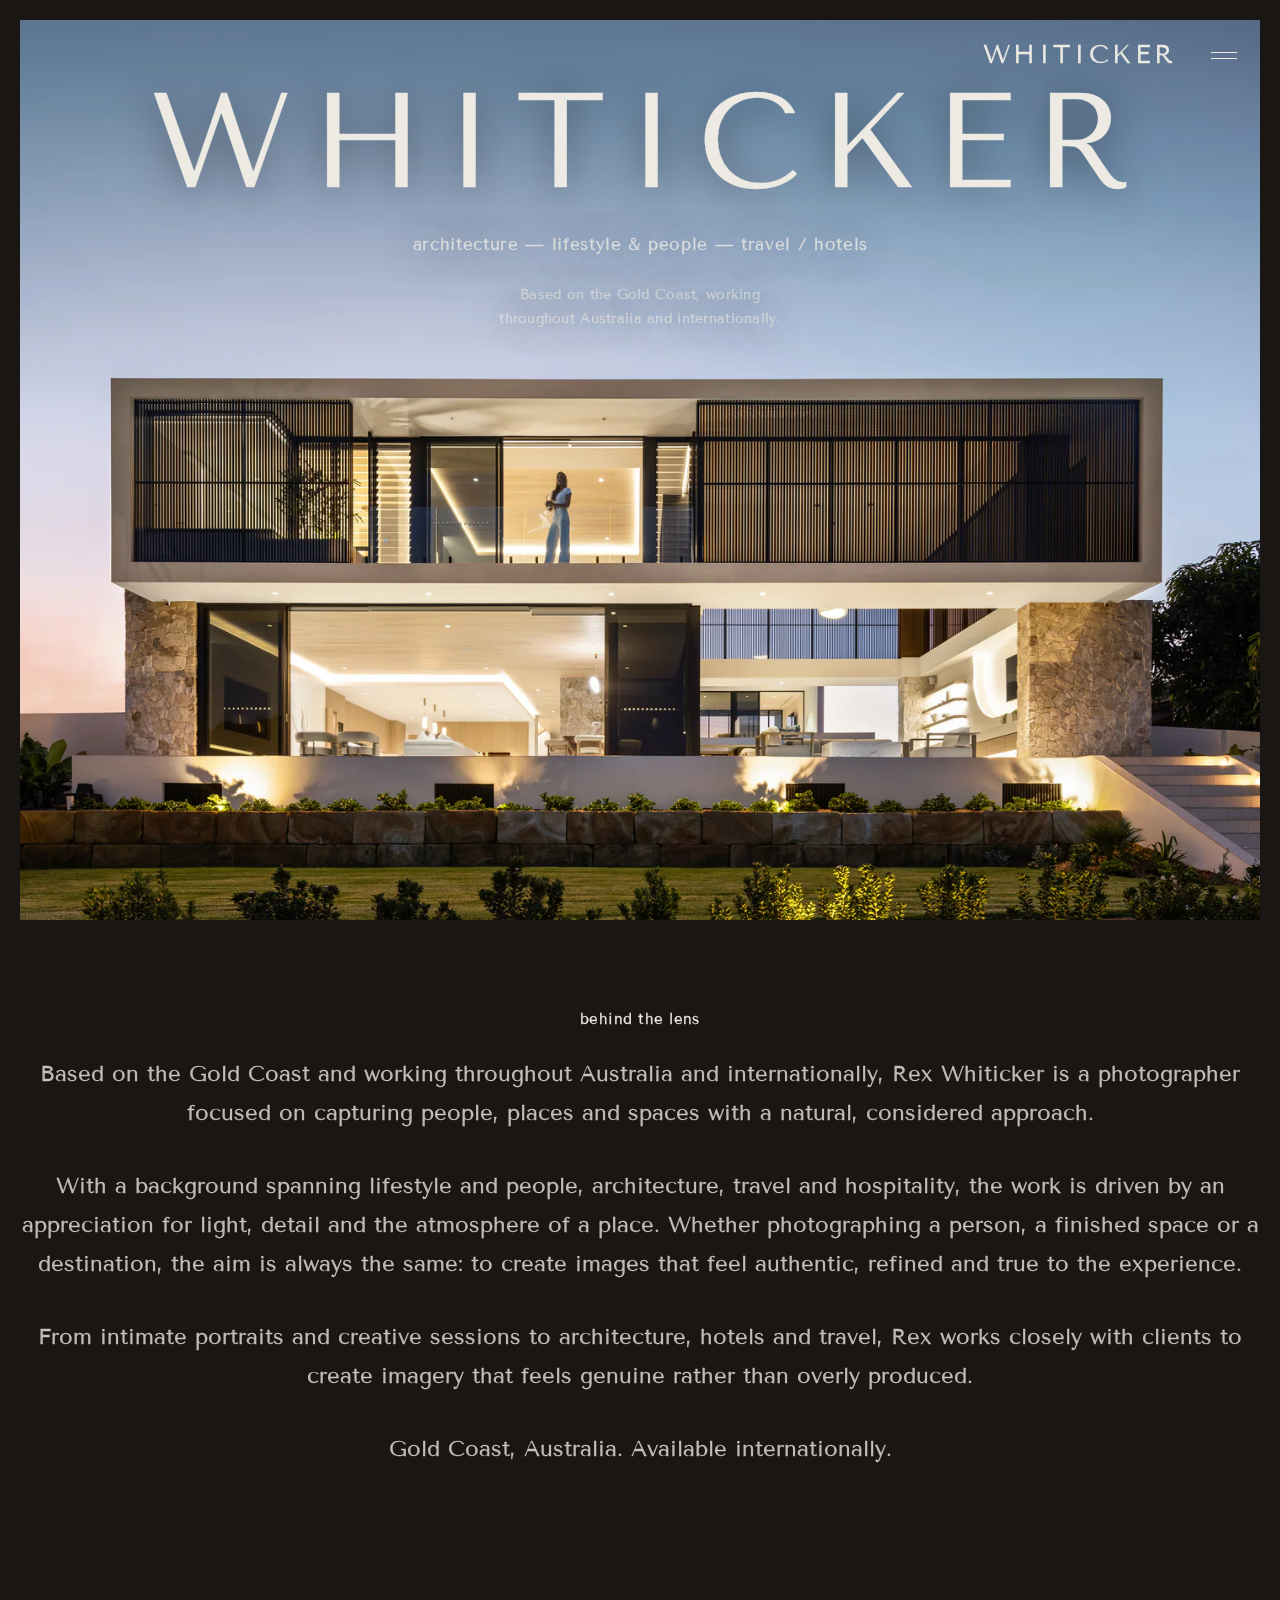
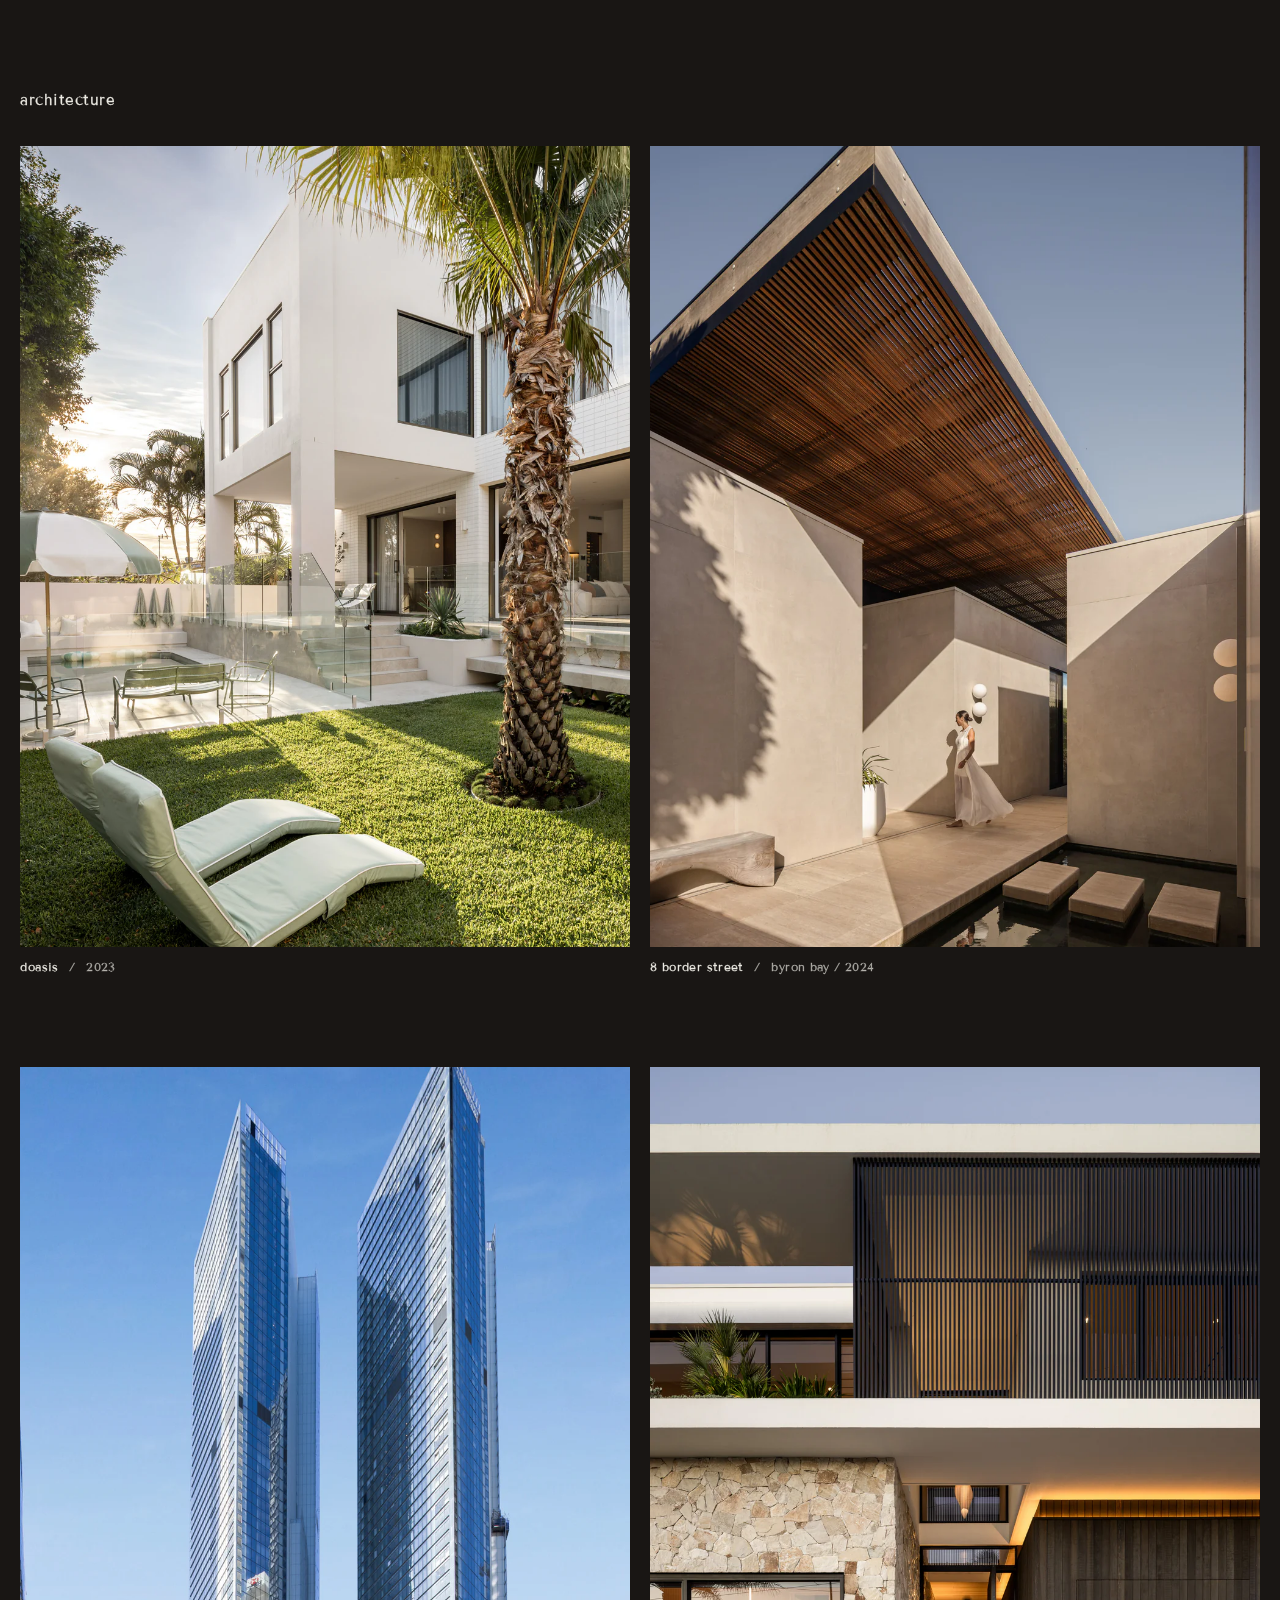
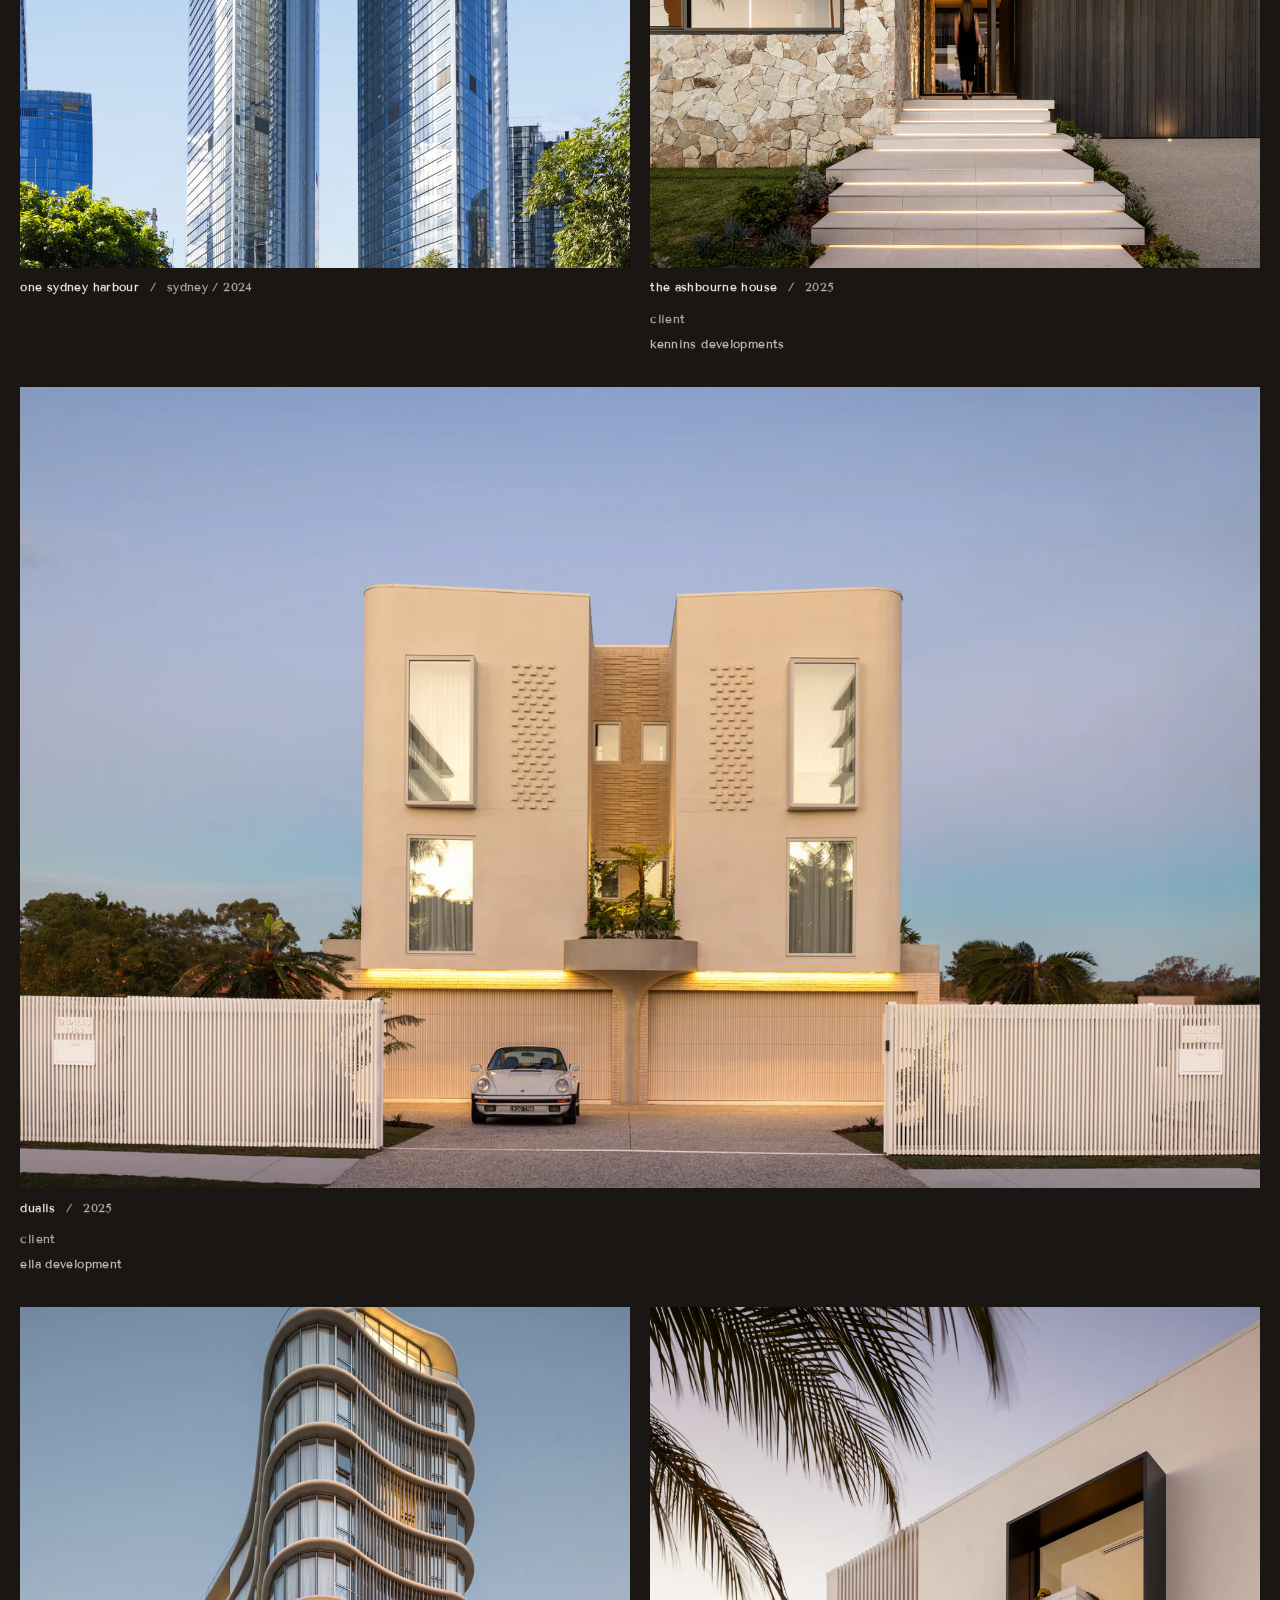
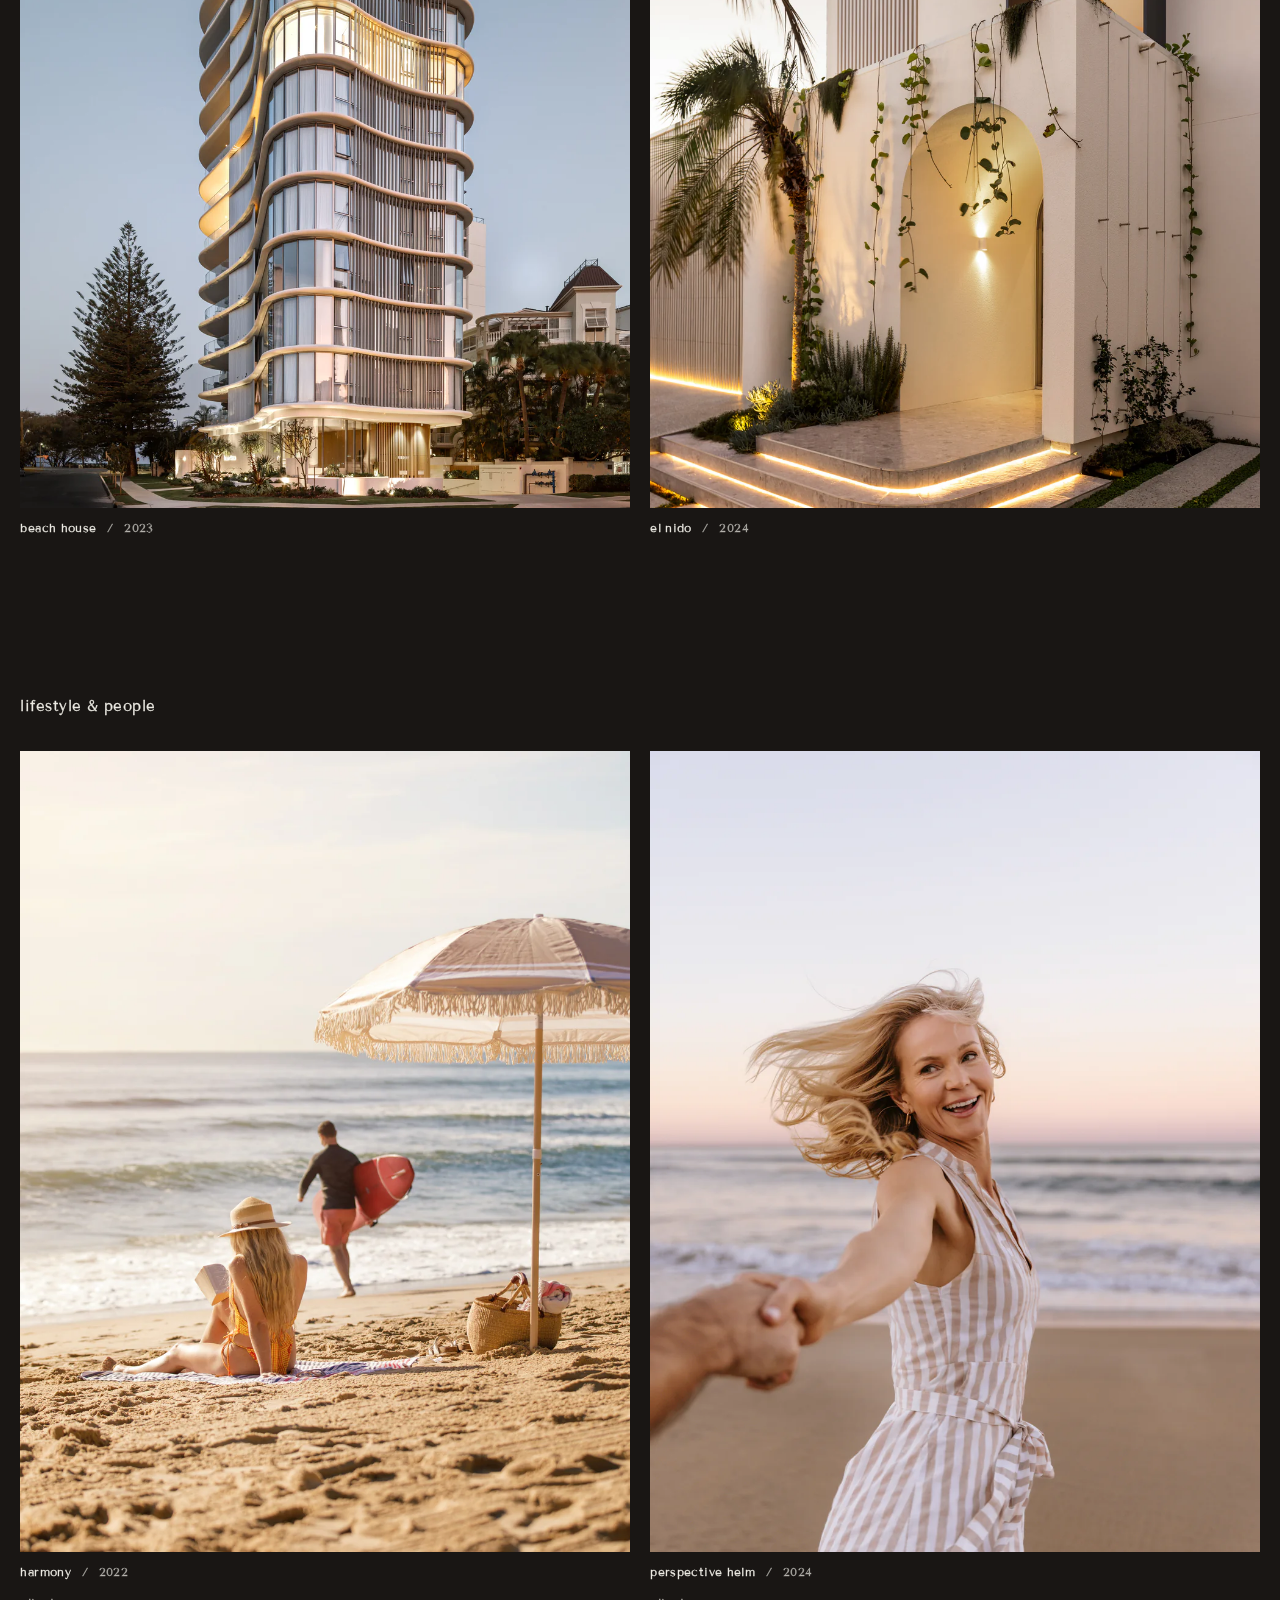
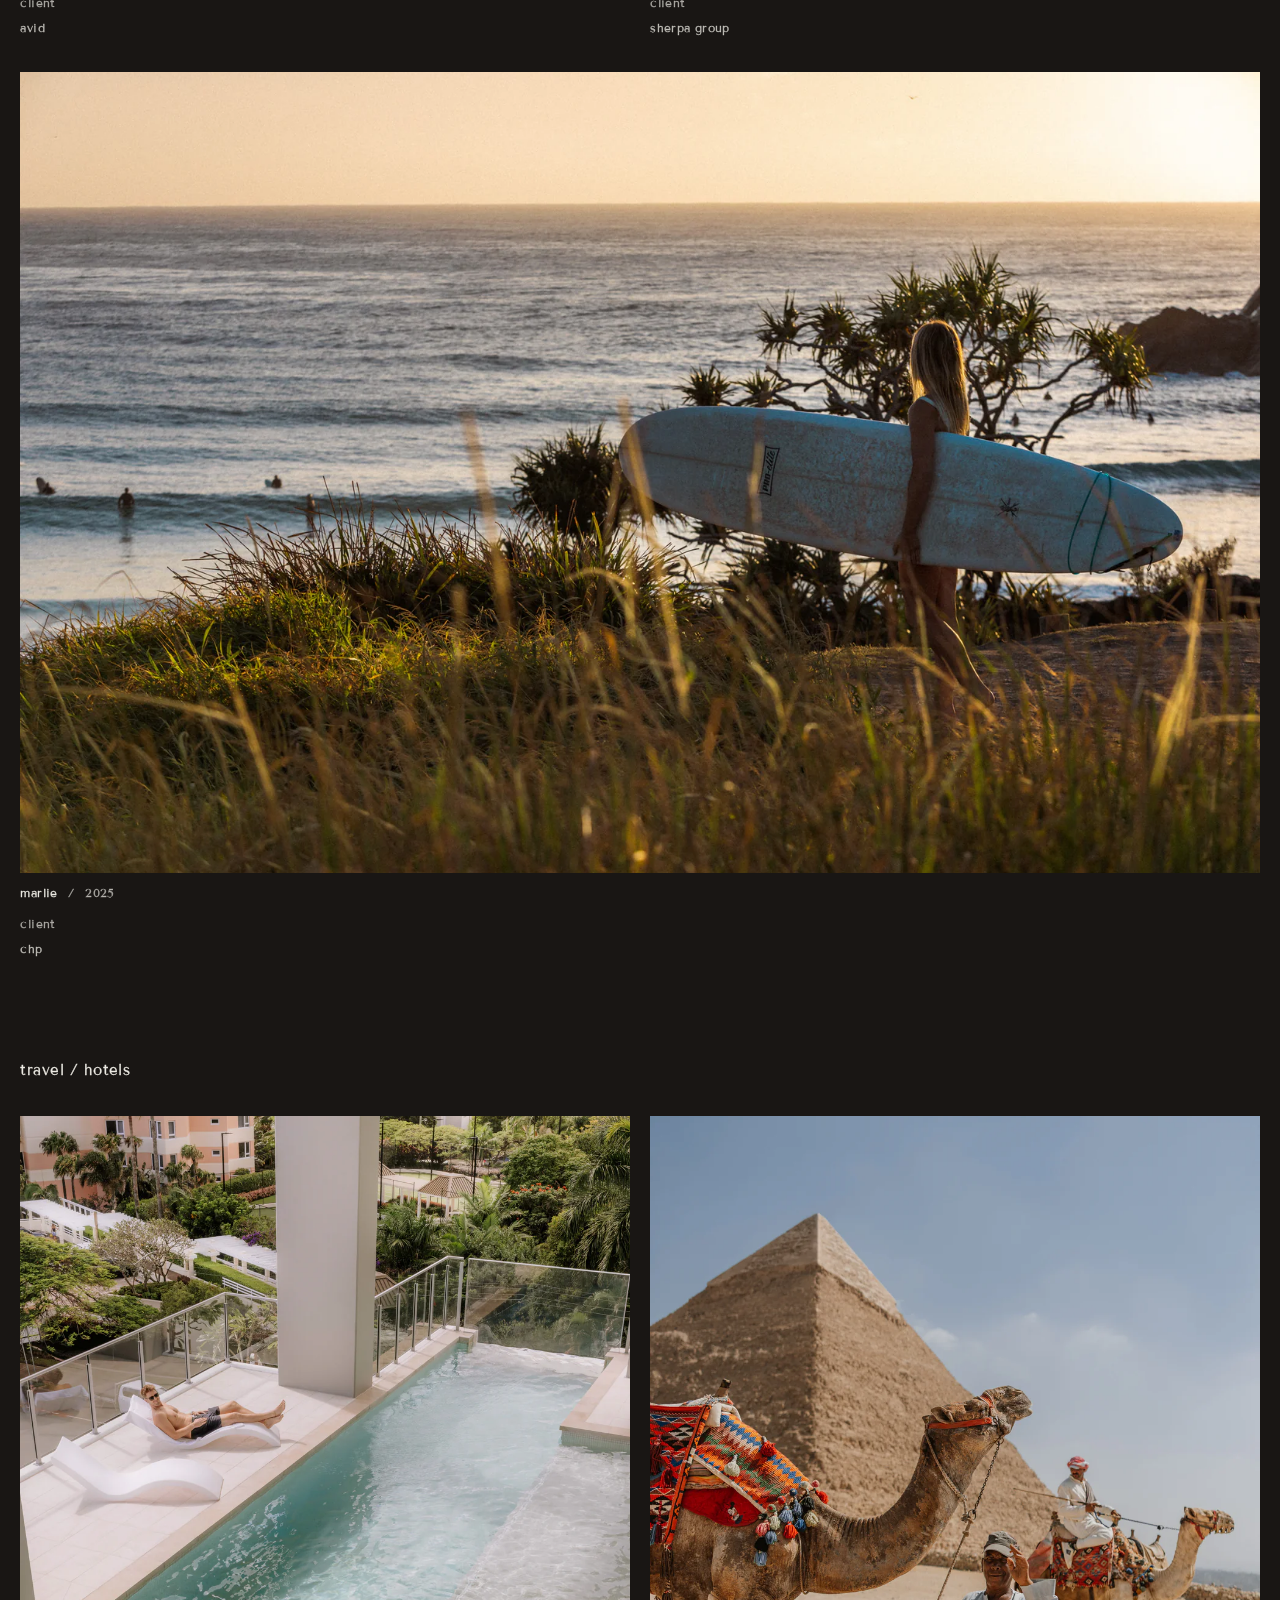
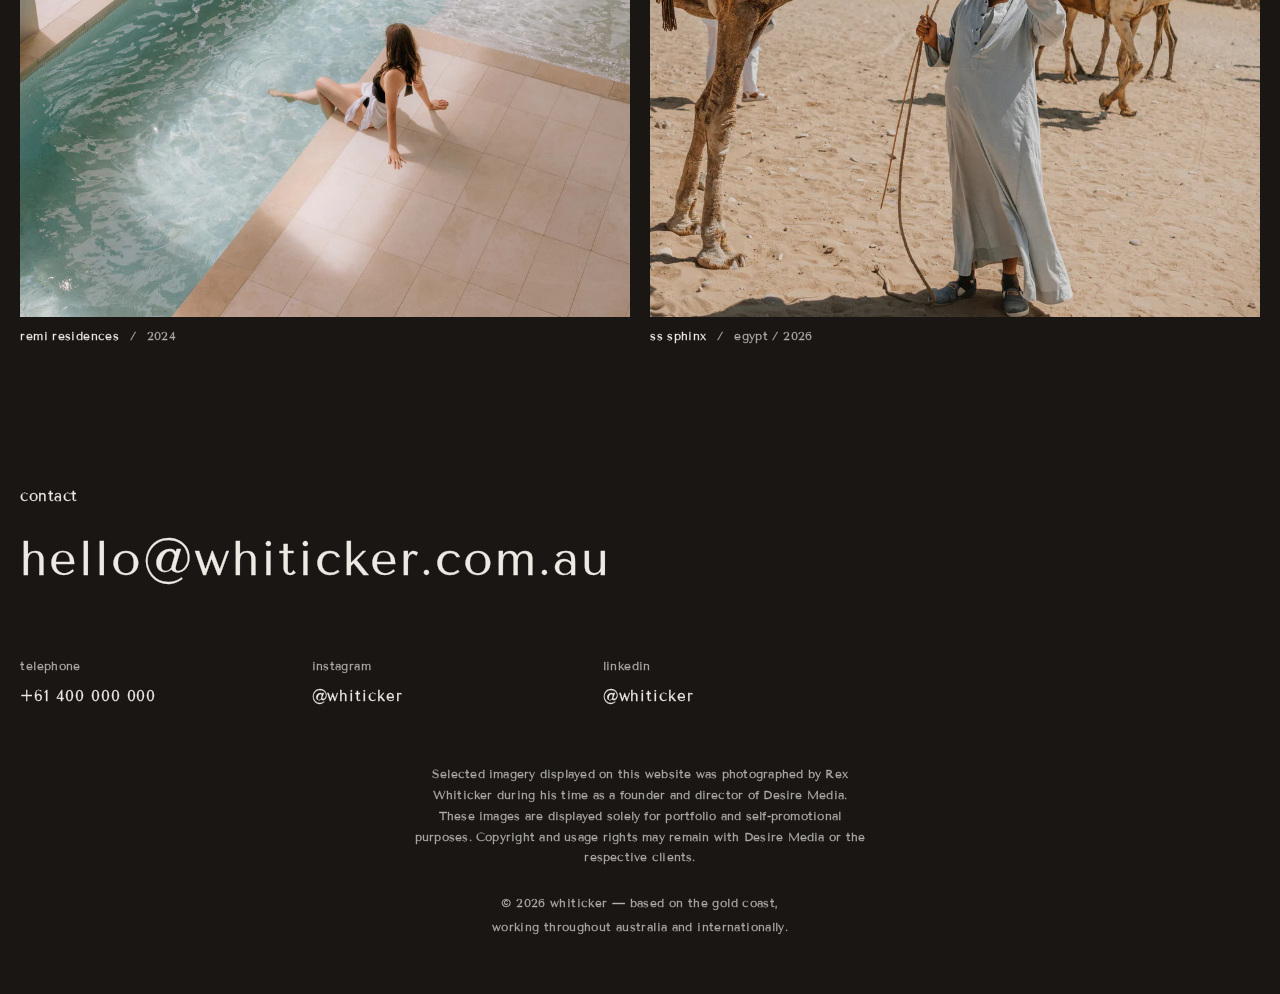
==== index.html @ 8df8259d "Set headings and labels in lowercase, drop chapter numbers, centre the bio Everything that was in ca" ====
<!DOCTYPE html>
<html lang="en" class="no-js">
<head>
	<meta charset="utf-8">
	<meta name="viewport" content="width=device-width, initial-scale=1">
	<title>Whiticker</title>
	<meta name="description" content="Whiticker — architecture, lifestyle &amp; people, travel &amp; hotels. Based on the Gold Coast, working throughout Australia and internationally.">

	<!-- The work is shown for portfolio purposes only and copyright may sit
	     with Desire Media or its clients, so keep it out of image search -->
	<meta name="robots" content="noimageindex">

	<meta property="og:type" content="website">
	<meta property="og:title" content="Whiticker">
	<meta property="og:description" content="Architecture, lifestyle &amp; people, travel &amp; hotels. Based on the Gold Coast, working throughout Australia and internationally.">
	<meta property="og:url" content="https://whiticker.com.au/">
	<meta property="og:image" content="https://whiticker.com.au/images/og.jpg">
	<meta property="og:image:width" content="1200">
	<meta property="og:image:height" content="630">
	<meta name="twitter:card" content="summary_large_image">

	<!-- Flip no-js → js before first paint, so the hidden-until-revealed
	     states only apply when JS is actually there to reveal them -->
	<script>document.documentElement.className = 'js';</script>

	<!-- Favicon: the letter W in Tenor Sans, the wordmark's own face. Rendered
	     from the TTF to raster — an SVG favicon cannot rely on a web font.
	     Root-absolute paths: relative ones would resolve to /projects/… -->
	<link rel="icon" href="/favicon.ico" sizes="any">
	<link rel="icon" type="image/png" href="/favicon-32.png" sizes="32x32">
	<link rel="apple-touch-icon" href="/apple-touch-icon.png">

	<link rel="preconnect" href="https://fonts.googleapis.com">
	<link rel="preconnect" href="https://fonts.gstatic.com" crossorigin>
	<link rel="stylesheet" href="https://fonts.googleapis.com/css2?family=Tenor+Sans&display=swap">

	<!-- Start the hero fetch during head parsing: the page fade is gated on
	     this image decoding, so it is the one thing between load and fade -->
	<link rel="preload" as="image" href="images/work/the-ashbourne-house/13-1600.webp"
		imagesrcset="images/work/the-ashbourne-house/13-1000.webp 1000w, images/work/the-ashbourne-house/13-1600.webp 1600w, images/work/the-ashbourne-house/13-2400.webp 2400w"
		imagesizes="(max-width: 768px) 330vw, 100vw" fetchpriority="high">

	<link rel="stylesheet" href="style.css">
</head>
<body>

<!-- ==========================================================================
	 HEADER — name + hamburger, fixed top right. Slides in from the right and
	 holds alone for a beat before the work fades in behind it.
	 ========================================================================== -->
<header class="site-header">
	<a class="brand" href="#top" aria-label="Whiticker — back to top">Whiticker</a>

	<button
		class="nav-toggle"
		type="button"
		aria-label="Open menu"
		aria-expanded="false"
		aria-controls="site-nav">
		<span class="nav-toggle__box">
			<i class="nav-toggle__bar"></i>
			<i class="nav-toggle__bar"></i>
		</span>
	</button>
</header>

<!-- ==========================================================================
	 NAV OVERLAY — blurred fullscreen, perfectly centred. Deliberately
	 unnumbered: the chapter numerals live in the page, not the menu.
	 ========================================================================== -->
<nav id="site-nav" class="nav-overlay" aria-hidden="true">
	<div class="nav-overlay__inner">
		<!-- Nav order mirrors the page, so it matches the chapter numbering -->
		<ul class="nav-list">
			<li style="--i:0"><a href="#behind-the-lens">About</a></li>
			<li style="--i:1"><a href="projects/">Projects</a></li>
			<li style="--i:2"><a href="#contact">Contact</a></li>
		</ul>

		<a
			class="nav-ig"
			href="https://www.instagram.com/"
			target="_blank"
			rel="noopener noreferrer"
			aria-label="Instagram">
			<svg viewBox="0 0 24 24" width="24" height="24" aria-hidden="true" focusable="false">
				<rect x="2.5" y="2.5" width="19" height="19" rx="5.25"
					fill="none" stroke="currentColor" stroke-width="1.3"/>
				<circle cx="12" cy="12" r="4.6"
					fill="none" stroke="currentColor" stroke-width="1.3"/>
				<circle cx="17.6" cy="6.4" r="1.15" fill="currentColor"/>
			</svg>
		</a>
	</div>
</nav>

<!-- ==========================================================================
	 MAIN
	 hero → 01 behind the lens → 02 architecture + credits → 03 lifestyle
	      → 04 travel → 05 contact

	 Credits come only from Rex's own folder names (client, place) and the
	 photographs' capture year. Don't add architects, developers or agencies
	 he hasn't confirmed: a credit asserts a real commercial relationship.
	 ========================================================================== -->
<main id="top">

	<!-- Hero — one inset full-viewport image, wordmark centred over it.
	     The page waits for this photograph to decode before fading in, so it
	     is never seen arriving. .hero__title positions; .hero__title-in
	     carries the scroll fade. -->
	<section class="hero">
		<figure class="hero__media">
			<!-- 330vw on phones: the portrait viewport crops this 3:2 frame to
			     its middle third, so the decoded width is ~3.3x the screen -->
			<img src="images/work/the-ashbourne-house/13-1600.webp"
				srcset="images/work/the-ashbourne-house/13-1000.webp 1000w, images/work/the-ashbourne-house/13-1600.webp 1600w, images/work/the-ashbourne-house/13-2400.webp 2400w"
				sizes="(max-width: 768px) 330vw, 100vw"
				width="3000" height="2001"
				alt="A two storey house at dusk, stone piers beneath a long glazed upper level with a figure at the window"
				loading="eager" fetchpriority="high" decoding="async" draggable="false">
		</figure>

		<div class="hero__title">
			<div class="hero__title-in">
				<h1 class="hero__mark">Whiticker</h1>
				<p class="hero__tagline"><span>Architecture —</span> <span>Lifestyle &amp; People —</span> <span>Travel / Hotels</span></p>
				<p class="hero__positioning">Based on the Gold Coast, working throughout Australia and internationally.</p>
			</div>
		</div>
	</section>

	<!-- ─── 01 ──────────────────────────────────────────────────────────── -->
	<h2 class="chapter chapter--centre" id="behind-the-lens">
		<span class="chapter__name">Behind the Lens</span>
	</h2>

	<section class="about">
		<div class="about__body">
			<p>Based on the Gold Coast and working throughout Australia and internationally, Rex Whiticker is a photographer focused on capturing people, places and spaces with a natural, considered approach.</p>
			<p>With a background spanning lifestyle and people, architecture, travel and hospitality, the work is driven by an appreciation for light, detail and the atmosphere of a place. Whether photographing a person, a finished space or a destination, the aim is always the same: to create images that feel authentic, refined and true to the experience.</p>
			<p>From intimate portraits and creative sessions to architecture, hotels and travel, Rex works closely with clients to create imagery that feels genuine rather than overly produced.</p>
			<p>Gold Coast, Australia. Available internationally.</p>
		</div>
	</section>

	<!-- ─── 02 ──────────────────────────────────────────────────────────── -->
	<h2 class="chapter" id="architecture">
		<span class="chapter__name">Architecture</span>
	</h2>

	<section class="row">
		<figure class="frame">
			<a class="frame__media" href="projects/#doasis" style="--pos:50% 60%">
				<img src="images/work/doasis/01-1600.webp"
					srcset="images/work/doasis/01-1000.webp 1000w, images/work/doasis/01-1600.webp 1600w"
					sizes="(max-width: 768px) 130vw, 50vw"
					width="2250" height="3000"
					alt="Garden lounges on the lawn beneath a palm, the white two storey house behind"
					loading="lazy" decoding="async" draggable="false">
				<p class="frame__note">Afternoon, kept slow</p>
			</a>
			<figcaption class="frame__credit">
				<p class="frame__line"><span class="frame__project">Doasis</span><span class="frame__meta">2023</span></p>
			</figcaption>
		</figure>
		<figure class="frame">
			<a class="frame__media" href="projects/#8-border-street" style="--pos:50% 50%">
				<img src="images/work/8-border-street/07-1600.webp"
					srcset="images/work/8-border-street/07-1000.webp 1000w, images/work/8-border-street/07-1600.webp 1600w"
					sizes="(max-width: 768px) 130vw, 50vw"
					width="2001" height="3000"
					alt="Timber lined roof edge cantilevering over a rendered courtyard"
					loading="lazy" decoding="async" draggable="false">
				<p class="frame__note">Where the roof meets the sky</p>
			</a>
			<figcaption class="frame__credit">
				<p class="frame__line"><span class="frame__project">8 Border Street</span><span class="frame__meta">Byron Bay / 2024</span></p>
			</figcaption>
		</figure>
	</section>

	<section class="row">
		<figure class="frame">
			<a class="frame__media" href="projects/#one-sydney-harbour" style="--pos:50% 40%">
				<img src="images/work/one-sydney-harbour/03-1600.webp"
					srcset="images/work/one-sydney-harbour/03-1000.webp 1000w, images/work/one-sydney-harbour/03-1600.webp 1600w"
					sizes="(max-width: 768px) 130vw, 50vw"
					width="1627" height="3000"
					alt="The twin glass towers seen from the park below"
					loading="lazy" decoding="async" draggable="false">
				<p class="frame__note">Two towers, one line of light</p>
			</a>
			<figcaption class="frame__credit">
				<p class="frame__line"><span class="frame__project">One Sydney Harbour</span><span class="frame__meta">Sydney / 2024</span></p>
			</figcaption>
		</figure>
		<figure class="frame">
			<a class="frame__media" href="projects/#the-ashbourne-house" style="--pos:50% 60%">
				<img src="images/work/the-ashbourne-house/06-1600.webp"
					srcset="images/work/the-ashbourne-house/06-1000.webp 1000w, images/work/the-ashbourne-house/06-1600.webp 1600w"
					sizes="(max-width: 768px) 130vw, 50vw"
					width="2001" height="3000"
					alt="Stone clad entry with floating steps lit at dusk"
					loading="lazy" decoding="async" draggable="false">
				<p class="frame__note">Stone first, then light</p>
			</a>
			<figcaption class="frame__credit">
				<p class="frame__line"><span class="frame__project">The Ashbourne House</span><span class="frame__meta">2025</span></p>
				<dl class="frame__specs">
					<div class="frame__spec"><dt>Client</dt><dd>Kennins Developments</dd></div>
				</dl>
			</figcaption>
		</figure>
	</section>

	<section class="row row--wide">
		<figure class="frame">
			<a class="frame__media" href="projects/#dualis" style="--pos:50% 55%">
				<img src="images/work/dualis/01-1600.webp"
					srcset="images/work/dualis/01-1000.webp 1000w, images/work/dualis/01-1600.webp 1600w, images/work/dualis/01-2400.webp 2400w"
					sizes="(max-width: 768px) 290vw, 100vw"
					width="3000" height="2001"
					alt="Twin rendered townhouses lit at dusk, a classic car in the driveway"
					loading="lazy" decoding="async" draggable="false">
				<p class="frame__note">A pair, lit for evening</p>
			</a>
			<figcaption class="frame__credit">
				<p class="frame__line"><span class="frame__project">Dualis</span><span class="frame__meta">2025</span></p>
				<dl class="frame__specs">
					<div class="frame__spec"><dt>Client</dt><dd>Ella Development</dd></div>
				</dl>
			</figcaption>
		</figure>
	</section>

	<section class="row">
		<figure class="frame">
			<a class="frame__media" href="projects/#beach-house" style="--pos:50% 45%">
				<img src="images/work/beach-house/11-1600.webp"
					srcset="images/work/beach-house/11-1000.webp 1000w, images/work/beach-house/11-1600.webp 1600w"
					sizes="(max-width: 768px) 130vw, 50vw"
					width="2003" height="3000"
					alt="Curved white balconies of the tower lit at dusk"
					loading="lazy" decoding="async" draggable="false">
				<p class="frame__note">Every floor a wave</p>
			</a>
			<figcaption class="frame__credit">
				<p class="frame__line"><span class="frame__project">Beach House</span><span class="frame__meta">2023</span></p>
			</figcaption>
		</figure>
		<figure class="frame">
			<a class="frame__media" href="projects/#el-nido" style="--pos:50% 60%">
				<img src="images/work/el-nido/13-1600.webp"
					srcset="images/work/el-nido/13-1000.webp 1000w, images/work/el-nido/13-1600.webp 1600w"
					sizes="(max-width: 768px) 130vw, 50vw"
					width="2001" height="3000"
					alt="Arched entry in white render lit at dusk beneath palms"
					loading="lazy" decoding="async" draggable="false">
				<p class="frame__note">An arch to come home through</p>
			</a>
			<figcaption class="frame__credit">
				<p class="frame__line"><span class="frame__project">El Nido</span><span class="frame__meta">2024</span></p>
			</figcaption>
		</figure>
	</section>

	<!-- ─── 03 ──────────────────────────────────────────────────────────── -->
	<h2 class="chapter" id="lifestyle">
		<span class="chapter__name">Lifestyle &amp; People</span>
	</h2>

	<section class="row">
		<figure class="frame">
			<a class="frame__media" href="projects/#harmony" style="--pos:50% 60%">
				<img src="images/work/harmony/34-1600.webp"
					srcset="images/work/harmony/34-1000.webp 1000w, images/work/harmony/34-1600.webp 1600w"
					sizes="(max-width: 768px) 130vw, 50vw"
					width="2000" height="3000"
					alt="A woman beneath a beach umbrella as a surfer heads into the water"
					loading="lazy" decoding="async" draggable="false">
				<p class="frame__note">Shade, sand, the first wave</p>
			</a>
			<figcaption class="frame__credit">
				<p class="frame__line"><span class="frame__project">Harmony</span><span class="frame__meta">2022</span></p>
				<dl class="frame__specs">
					<div class="frame__spec"><dt>Client</dt><dd>AVID</dd></div>
				</dl>
			</figcaption>
		</figure>
		<figure class="frame">
			<a class="frame__media" href="projects/#perspective-helm" style="--pos:50% 45%">
				<img src="images/work/perspective-helm/30-1600.webp"
					srcset="images/work/perspective-helm/30-1000.webp 1000w, images/work/perspective-helm/30-1600.webp 1600w"
					sizes="(max-width: 768px) 130vw, 50vw"
					width="2001" height="3000"
					alt="A woman laughing as she leads the way along the beach"
					loading="lazy" decoding="async" draggable="false">
				<p class="frame__note">Follow the light down the beach</p>
			</a>
			<figcaption class="frame__credit">
				<p class="frame__line"><span class="frame__project">Perspective Helm</span><span class="frame__meta">2024</span></p>
				<dl class="frame__specs">
					<div class="frame__spec"><dt>Client</dt><dd>Sherpa Group</dd></div>
				</dl>
			</figcaption>
		</figure>
	</section>

	<section class="row row--wide">
		<figure class="frame">
			<a class="frame__media" href="projects/#marlie" style="--pos:70% 50%">
				<img src="images/work/marlie/01-1600.webp"
					srcset="images/work/marlie/01-1000.webp 1000w, images/work/marlie/01-1600.webp 1600w, images/work/marlie/01-2400.webp 2400w"
					sizes="(max-width: 768px) 290vw, 100vw"
					width="3000" height="2000"
					alt="A surfer carrying her board through dune grass at sunset"
					loading="lazy" decoding="async" draggable="false">
				<p class="frame__note">Last light through the dunes</p>
			</a>
			<figcaption class="frame__credit">
				<p class="frame__line"><span class="frame__project">Marlie</span><span class="frame__meta">2025</span></p>
				<dl class="frame__specs">
					<div class="frame__spec"><dt>Client</dt><dd>CHP</dd></div>
				</dl>
			</figcaption>
		</figure>
	</section>

	<!-- ─── 04 ──────────────────────────────────────────────────────────── -->
	<h2 class="chapter" id="travel">
		<span class="chapter__name">Travel / Hotels</span>
	</h2>

	<section class="row">
		<figure class="frame">
			<a class="frame__media" href="projects/#remi-residences" style="--pos:50% 60%">
				<img src="images/work/remi-residences/07-1600.webp"
					srcset="images/work/remi-residences/07-1000.webp 1000w, images/work/remi-residences/07-1600.webp 1600w"
					sizes="(max-width: 768px) 130vw, 50vw"
					width="2001" height="3000"
					alt="A woman at the end of a narrow pool lined with loungers"
					loading="lazy" decoding="async" draggable="false">
				<p class="frame__note">Morning, in still water</p>
			</a>
			<figcaption class="frame__credit">
				<p class="frame__line"><span class="frame__project">REMI Residences</span><span class="frame__meta">2024</span></p>
			</figcaption>
		</figure>
		<figure class="frame">
			<a class="frame__media" href="projects/#ss-sphinx" style="--pos:50% 50%">
				<img src="images/work/ss-sphinx/37-1600.webp"
					srcset="images/work/ss-sphinx/37-1000.webp 1000w, images/work/ss-sphinx/37-1600.webp 1600w"
					sizes="(max-width: 768px) 130vw, 50vw"
					width="2001" height="3000"
					alt="A camel handler with his camels before the Great Pyramid"
					loading="lazy" decoding="async" draggable="false">
				<p class="frame__note">Older than every map</p>
			</a>
			<figcaption class="frame__credit">
				<p class="frame__line"><span class="frame__project">SS Sphinx</span><span class="frame__meta">Egypt / 2026</span></p>
			</figcaption>
		</figure>
	</section>

	<!-- ─── 05 ─────────────────────────────────────────────────────────────
	     Full-viewport close. Contact details below are PLACEHOLDER — replace
	     with the real address, phone and handle before publishing.
	     ──────────────────────────────────────────────────────────────────── -->
	<section class="contact" id="contact">
		<h2 class="chapter chapter--flush">
			<span class="chapter__name">Contact</span>
		</h2>

		<div class="contact__inner">
			<a class="contact__email" href="mailto:hello@whiticker.com.au">hello@whiticker.com.au</a>

			<dl class="contact__details">
				<div class="contact__item">
					<dt>Telephone</dt>
					<dd><a href="tel:+61400000000">+61 400 000 000</a></dd>
				</div>
				<div class="contact__item">
					<dt>Instagram</dt>
					<dd><a href="https://www.instagram.com/" target="_blank" rel="noopener noreferrer">@whiticker</a></dd>
				</div>
				<div class="contact__item">
					<dt>LinkedIn</dt>
					<dd><a href="https://www.linkedin.com/" target="_blank" rel="noopener noreferrer">@whiticker</a></dd>
				</div>
			</dl>
		</div>

		<!-- Sits in its own bottom grid row, not inside the centred block —
		     otherwise its top margin strands empty space beneath it.
		     The disclaimer is Rex's wording, supplied for legal reasons: keep
		     it verbatim on every page that shows the photographs. -->
		<footer class="foot">
			<p class="foot__disclaimer">Selected imagery displayed on this website was photographed by Rex Whiticker during his time as a founder and director of Desire Media. These images are displayed solely for portfolio and self-promotional purposes. Copyright and usage rights may remain with Desire Media or the respective clients.</p>
			<p class="contact__colophon">© 2026 Whiticker — Based on the Gold Coast, working throughout Australia and internationally.</p>
		</footer>
	</section>

</main>

<script src="main.js" defer></script>
</body>
</html>
---- style.css ----
/* ==========================================================================
   WHITICKER
   Styled after ansonsmart.com — tokens below are the reference site's real
   values, read from its Photofolio layout.json / settings.json config.
   The reference palette is inverted: its cream ground becomes our ink.

   01  TOKENS
   02  RESET & BASE
   03  HEADER
   04  NAV TOGGLE
   05  NAV OVERLAY
   06  HERO
   07  CHAPTERS
   08  ROWS & FRAMES
   09  BEHIND THE LENS
   10  CONTACT
   11  PROJECTS
   12  PAGE FADE
   13  RESPONSIVE
   14  A11Y
   ========================================================================== */


/* ==========================================================================
   01  TOKENS
   ========================================================================== */

:root {
	/* Palette — #ECEAE3 is ansonsmart's siteBackgroundColor, used here as ink.
	   The ground is a softened near-black, a whisper warm so it sits with the
	   cream rather than cutting the photographs out of a void. */
	--bg:            #191614;
	--bg-raise:      #221F1B;                     /* plate ground, just off the page */
	--ink:           #ECEAE3;
	--ink-dim:       rgba(236, 234, 227, 0.55);
	--ink-quiet:     rgba(236, 234, 227, 0.62);   /* credit labels */
	--ink-soft:      rgba(236, 234, 227, 0.72);   /* credit values */

	/* Type — Tenor Sans 400: reference logoFont / menuFont / thumbnailTitleFont */
	--font: 'Tenor Sans', 'Helvetica Neue', Helvetica, Arial, sans-serif;
	--logo-size:    clamp(19px, 2vw, 36px);       /* reference logoFontSize: 36 */
	--nav-size:     clamp(1.75rem, 5.2vw, 3.5rem);
	--cap-size:     clamp(0.9rem, 1.2vw, 1.05rem);
	--hero-size:    clamp(2.4rem, 10.5vw, 9rem);
	--tag-size:     clamp(0.82rem, 1.45vw, 1.05rem);
	--pos-size:     clamp(0.72rem, 1.1vw, 0.95rem);
	--credit-size:  clamp(0.78rem, 0.9vw, 0.88rem);
	--spec-size:    clamp(0.78rem, 0.9vw, 0.88rem);
	--chapter-size: clamp(0.95rem, 1.2vw, 1.2rem);
	--about-size:   clamp(1.05rem, 1.75vw, 1.6rem);

	/* Headings, captions and labels are set in lowercase. Wide tracking
	   only flatters capitals; lowercase wants barely any. */
	--track-wide: 0.03em;

	/* Caption band beneath each plate. FIXED, not auto: an auto height would
	   let a two-line credit shorten only one frame and knock the pair out of
	   alignment. */
	--credit-h: clamp(96px, 11vh, 124px);

	/* Spacing — reference sitePadding (10 L/R) and pageHorizontalMargin (70) */
	--inset:  clamp(10px, 1.6vw, 22px);
	--gutter: clamp(20px, 3.4vw, 70px);
	--edge:   clamp(18px, 2.6vw, 44px);

	/* Motion — reference transitionDuration 0.5, landingMediaTransitionDuration 1.8 */
	--dur:       0.5s;
	--dur-slow:  1.8s;
	--dur-intro: 0.9s;
	--ease: cubic-bezier(0.22, 1, 0.36, 1);

	/* Interaction — reference thumbnailHoverAlpha: 0.75 */
	--hover-alpha: 0.75;
}


/* ==========================================================================
   02  RESET & BASE
   ========================================================================== */

*,
*::before,
*::after { box-sizing: border-box; }

* { margin: 0; padding: 0; }

html {
	scroll-behavior: smooth;
	background: var(--bg);
}

body {
	min-height: 100%;
	background: var(--bg);
	color: var(--ink);
	font-family: var(--font);
	font-weight: 400;
	overflow-x: hidden;

	/* Reference fontRenderingOptions — the 0.3 stroke is what gives the
	   original its hairline refinement at small sizes */
	-webkit-font-smoothing: antialiased;
	-moz-osx-font-smoothing: grayscale;
	-webkit-text-stroke-width: 0.3px;
	text-rendering: optimizeLegibility;
}

a {
	color: inherit;
	text-decoration: none;
}

img {
	display: block;
	max-width: 100%;
}

button {
	background: none;
	border: none;
	color: inherit;
	font: inherit;
	cursor: pointer;
}

figure { margin: 0; }
ul { list-style: none; }


/* ==========================================================================
   03  HEADER
   ========================================================================== */

.site-header {
	position: fixed;
	top: 0;
	right: 0;
	z-index: 120;
	display: flex;
	align-items: center;
	gap: clamp(16px, 2vw, 30px);
	padding: var(--edge) var(--gutter);
}

.brand {
	font-size: var(--logo-size);
	letter-spacing: 0.14em;
	text-transform: uppercase;
	line-height: 1;
	white-space: nowrap;

	/* Opacity is written per frame by the scroll handoff — no transition here,
	   or it would lag a frame behind the wheel. The layout box is always
	   present, so the hamburger never shifts as the name fades in. */
	pointer-events: none;
}

/* Deliberately NOT scoped to .js: with no JS nothing sets --brand-op, so this
   falls back to 0 and the corner name stays hidden while the hero mark carries
   it — correct, just static. Safe to hide because the name is never lost. */
.brand { opacity: var(--brand-op, 0); }

body.past-hero .brand { pointer-events: auto; }


/* ==========================================================================
   04  NAV TOGGLE — two bars that rotate into an X
   ========================================================================== */

.nav-toggle {
	display: grid;
	place-items: center;
	width: 44px;
	height: 44px;
	margin-right: -10px;   /* optical alignment with the brand's right edge */
	flex: none;
}

.nav-toggle__box {
	position: relative;
	display: block;
	width: 26px;
	height: 14px;
	/* Rotating the wrapper while the bars converge is what sells it as a
	   rotation rather than a plain morph */
	transition: transform 0.55s var(--ease);
}

.nav-toggle__bar {
	position: absolute;
	left: 0;
	width: 100%;
	height: 1px;
	background: var(--ink);
	transition:
		transform 0.55s var(--ease),
		width     0.55s var(--ease);
}

.nav-toggle__bar:nth-child(1) { top: 4px; }
.nav-toggle__bar:nth-child(2) { top: 10px; }

/* Open state — bars converge to centre and cross */
body.nav-open .nav-toggle__box { transform: rotate(180deg); }

body.nav-open .nav-toggle__bar:nth-child(1) { transform: translateY(3px)  rotate(45deg); }
body.nav-open .nav-toggle__bar:nth-child(2) { transform: translateY(-3px) rotate(-45deg); }


/* ==========================================================================
   05  NAV OVERLAY
   ========================================================================== */

.nav-overlay {
	position: fixed;
	inset: 0;
	z-index: 110;
	display: grid;
	place-items: center;

	background: rgba(25, 22, 20, 0.55);   /* matches the softened ground */
	-webkit-backdrop-filter: blur(28px) saturate(120%);
	backdrop-filter: blur(28px) saturate(120%);

	/* visibility (not opacity alone) keeps links out of the tab order */
	opacity: 0;
	visibility: hidden;
	pointer-events: none;
	transition:
		opacity    var(--dur) var(--ease),
		visibility 0s linear var(--dur);
}

body.nav-open .nav-overlay {
	opacity: 1;
	visibility: visible;
	pointer-events: auto;
	transition:
		opacity    var(--dur) var(--ease),
		visibility 0s linear 0s;
}

.nav-overlay__inner {
	display: flex;
	flex-direction: column;
	align-items: center;
	justify-content: center;
	text-align: center;
	padding: var(--gutter);
}

.nav-list {
	display: flex;
	flex-direction: column;
	align-items: center;
	gap: clamp(0.55rem, 1.6vh, 1.1rem);
}

.nav-list a {
	display: inline-block;
	font-size: var(--nav-size);
	letter-spacing: 0.04em;
	text-transform: lowercase;
	line-height: 1.3;
	color: var(--ink);

	opacity: 0;
	transform: translateY(18px);
	transition:
		opacity   0.7s var(--ease),
		transform 0.7s var(--ease);
}

body.nav-open .nav-list a {
	opacity: 1;
	transform: translateY(0);
	transition-delay: calc(var(--i) * 70ms + 90ms);
}

/* Hovering the list dims the siblings */
@media (hover: hover) and (pointer: fine) {
	.nav-list:hover a { opacity: 0.45; }
	.nav-list a:hover { opacity: 1; }
}

.nav-ig {
	display: inline-grid;
	place-items: center;
	margin-top: clamp(28px, 5vh, 60px);
	color: var(--ink);

	opacity: 0;
	transform: translateY(18px);
	transition:
		opacity   0.7s var(--ease),
		transform 0.7s var(--ease),
		color     var(--dur) var(--ease);
}

body.nav-open .nav-ig {
	opacity: 1;
	transform: translateY(0);
	transition-delay: 340ms;
}

.nav-ig:hover { color: var(--ink-dim); }


/* ==========================================================================
   06  HERO
   One inset full-viewport image with the wordmark centred over it. Same box
   as .row, so the gap rhythm carries straight through into the grid below.

   Two nested title wrappers, each owning exactly one opacity:
     .hero__title     — the intro fade   (CSS transition, fires once)
     .hero__title-in  — the scroll fade  (JS, rewritten every frame)
   Splitting them is what stops the scroll handler from stomping the intro.
   ========================================================================== */

/* The whole hero — photograph and text together — fades as you scroll off it.
   Two nested opacities do the work: this one carries the image and lingers
   longer, the inner title fades faster. They multiply, so the text leads and
   the picture follows it out. */
.hero { opacity: var(--hero-media-op, 1); }

.hero {
	position: relative;
	/* One inset TALLER than the viewport, so after the padding is removed the
	   image itself measures a true 100vh — the gaps live in the extra height
	   rather than eating into the picture */
	height: calc(100vh + var(--inset));    /* fallback first… */
	height: calc(100svh + var(--inset));   /* …then the small-viewport unit */
	padding: calc(var(--inset) / 2) var(--inset);
}

.hero__media {
	position: relative;
	width: 100%;
	height: 100%;
	overflow: hidden;
	background: #0a0a0a;
}

.hero__media img {
	width: 100%;
	height: 100%;
	object-fit: cover;
	/* A 3:2 photograph against a ~1.6:1 hero, so on desktop it crops barely
	   at all. Centred so phones, which see only the middle third, keep the
	   house's glazed core. */
	object-position: 50% 50%;
}

/* Deepens the dusk sky a touch behind the title. The house begins ~40% down
   the frame, so the gradient is spent well before the architecture. */
.hero__media::after {
	content: '';
	position: absolute;
	inset: 0;
	background: linear-gradient(to bottom, rgba(0, 0, 0, 0.3), rgba(0, 0, 0, 0) 45%);
	pointer-events: none;
}

/* The title is centred in the top 42% of the hero, not the whole of it:
   that band is open sky in the Ashbourne photograph at every aspect ratio
   (cover keeps it whether the frame crops by width or by height), while
   dead centre lands the tagline on the lit window and the figure in it. */
.hero__title {
	position: absolute;
	inset: 0 0 58% 0;
	display: grid;
	place-items: center;
	text-align: center;
	padding: 0 var(--gutter);
	pointer-events: none;
	text-shadow: 0 2px 40px rgba(0, 0, 0, 0.5);
}

/* Scroll-driven — deliberately no transition.
   width:100% matters: as a grid child under place-items:center this would
   otherwise size to max-content and the tagline would never wrap. */
.hero__title-in {
	width: 100%;
	opacity: var(--hero-op, 1);
}

.hero__mark {
	font-size: var(--hero-size);
	font-weight: 400;
	letter-spacing: 0.14em;
	text-transform: uppercase;
	line-height: 1;
	/* letter-spacing adds a trailing space on the last glyph — pull it back
	   so the wordmark sits optically centred */
	text-indent: 0.14em;
}

.hero__tagline {
	margin-top: clamp(14px, 2.2vh, 26px);
	font-size: var(--tag-size);
	letter-spacing: 0.04em;
	text-transform: lowercase;
	line-height: 1.9;
	/* Brighter than --ink-dim: the tagline sits over the lit part of the
	   photograph, where 0.55 alpha loses legibility */
	color: rgba(236, 234, 227, 0.78);
	text-indent: 0.04em;
	text-wrap: balance;
}

/* Categories stay whole — the line may only break at the em-dashes */
.hero__tagline span { white-space: nowrap; }

/* Positioning line — a sentence, so normal tracking and sentence case. The
   max-width is what stops it running to one over-long line on a wide screen. */
.hero__positioning {
	max-width: 46ch;
	margin: clamp(16px, 2.4vh, 30px) auto 0;
	font-size: var(--pos-size);
	letter-spacing: 0.02em;
	line-height: 1.75;
	color: var(--ink-dim);
	text-wrap: balance;
}


/* ==========================================================================
   07  CHAPTERS
   Numerals live here, in the page — never in the nav. They turn the
   categories into chapters you come across while scrolling rather than a
   numbered menu.
   ========================================================================== */

.chapter {
	display: flex;
	align-items: baseline;
	gap: clamp(14px, 1.6vw, 26px);

	/* Same --inset as the plates below, so it reads as part of the grid */
	padding: clamp(56px, 9vh, 104px) var(--inset) clamp(20px, 3vh, 38px);
	margin: 0;

	/* Without this a nav jump lands the heading flush to the viewport edge */
	scroll-margin-top: clamp(24px, 6vh, 64px);

	font-size: var(--chapter-size);
	font-weight: 400;
	letter-spacing: var(--track-wide);
	text-transform: lowercase;
	line-height: 1;
	color: var(--ink);
}

/* Behind the Lens is centred with its text, which runs the full width */
.chapter--centre { justify-content: center; }


/* ==========================================================================
   08  ROWS & FRAMES
   A row is one viewport tall and holds two plates side by side. The half
   inset on the row, doubled where two rows meet, keeps every gap on the
   page — edges, between the pair, between rows — exactly --inset wide.

   Each plate is a two-row grid: photograph, then its credit band beneath.
   ========================================================================== */

main {
	position: relative;
	z-index: 1;
	padding: calc(var(--inset) / 2) 0;
}

.row {
	/* Same +1 inset as .hero, so each image is a true 100vh tall */
	height: calc(100vh + var(--inset));    /* fallback first… */
	height: calc(100svh + var(--inset));   /* …then the small-viewport unit, so
	                                          mobile chrome can't clip the pair */
	display: grid;
	grid-template-columns: 1fr 1fr;
	gap: var(--inset);
	padding: calc(var(--inset) / 2) var(--inset);
}

/* One landscape frame across the full row — breaks up the run of pairs */
.row--wide { grid-template-columns: 1fr; }

/* The plate: photograph on top, credit band beneath. overflow / background /
   position all live on .frame__media, NOT here — leaving overflow on the
   outer element would clip the credit band, and leaving position here would
   centre the poetic note on the photograph-plus-caption box, sitting it low. */
.frame {
	display: grid;
	/* minmax(0, …) is load-bearing: a bare 1fr carries an implicit min-content
	   floor, so a portrait photograph's intrinsic height (architecture.jpg is
	   ~1035px tall at this width) blows the track out and pushes the frame
	   past its row — dropping the caption on top of the picture below. */
	grid-template-rows: minmax(0, 1fr) var(--credit-h);
}

.frame__media {
	position: relative;
	overflow: hidden;
	min-height: 0;
	background: var(--bg-raise);
}

/* Absolutely positioned so the photograph can never contribute its intrinsic
   size to track sizing, whatever aspect ratio gets dropped in later */
.frame img {
	position: absolute;
	inset: 0;
	width: 100%;
	height: 100%;
	object-fit: cover;
	object-position: var(--pos, 50% 50%);
	transition:
		opacity   var(--dur) var(--ease),
		transform var(--dur-slow) var(--ease);
}

/* The poetic line — lives over the photograph, on hover only */
.frame__note {
	position: absolute;
	left: 50%;
	top: 50%;
	transform: translate(-50%, -50%) translateY(10px);
	width: min(84%, 26ch);

	font-size: var(--cap-size);
	letter-spacing: 0.03em;
	text-transform: lowercase;
	text-align: center;      /* half-width frames wrap — keep both lines centred */
	text-wrap: balance;
	line-height: 1.7;
	color: var(--ink);
	text-shadow: 0 1px 24px rgba(0, 0, 0, 0.55);
	pointer-events: none;

	opacity: 0;
	transition:
		opacity   var(--dur) var(--ease),
		transform var(--dur) var(--ease);
}

/* --- Pointer devices: reveal on hover ------------------------------------ */
@media (hover: hover) and (pointer: fine) {
	.frame:hover img {
		opacity: var(--hover-alpha);   /* 0.75, from the reference */
		transform: scale(1.03);
	}

	.frame:hover .frame__note {
		opacity: 1;
		transform: translate(-50%, -50%) translateY(0);
	}
}

/* --- Touch devices ------------------------------------------------------
   The poetic line stays hidden here. It used to show permanently on touch,
   back when it was the only caption — but every plate now carries a credit
   band, and forcing both on would put two blocks of text over every image on
   a phone. The credit carries the information; the poetic line is a
   pointer-device grace note. */


/* --- Credit band — the factual caption, always visible ------------------- */

.frame__credit {
	overflow: hidden;           /* fixed band height — never let text spill */
	padding-top: clamp(9px, 1.2vh, 14px);
	font-size: var(--credit-size);
	letter-spacing: var(--track-wide);
	text-transform: lowercase;
	line-height: 1.5;
}

.frame__line {
	display: flex;
	align-items: baseline;
	gap: 0.85em;
}

/* Project credits, per plate. Three columns hold one line each at half-width;
   they stack on narrow screens where the columns would be too tight to read. */
.frame__specs {
	display: grid;
	grid-template-columns: repeat(3, 1fr);
	gap: clamp(8px, 1vw, 22px);
	margin-top: clamp(10px, 1.4vh, 18px);
}

.frame__spec dt {
	font-size: var(--spec-size);
	letter-spacing: var(--track-wide);
	color: var(--ink-quiet);
}

.frame__spec dd {
	margin-top: 0.5em;
	font-size: var(--credit-size);
	letter-spacing: var(--track-wide);
	color: var(--ink-soft);
}

/* A project name must never split mid-title */
.frame__project,
.frame__meta { white-space: nowrap; }

.frame__project { color: var(--ink); }
.frame__meta    { color: var(--ink-quiet); }

/* Hairline separator between project and place/year */
.frame__meta::before {
	content: '/';
	margin-right: 0.85em;
	color: var(--ink-quiet);
}


/* ==========================================================================
   09  BEHIND THE LENS
   ========================================================================== */

.about {
	padding: 0 var(--inset) clamp(80px, 16vh, 180px);
}

/* Left-aligned, so it sits in the same column as the chapter marker above */
/* Centred and allowed the full width of the page. The type steps up with
   the viewport so the longer measure still reads as a few calm lines. */
.about__body {
	text-align: center;
	text-wrap: pretty;
	font-size: var(--about-size);
	line-height: 1.75;
	/* Brighter than --ink-dim: this is body copy meant to be read, not a
	   caption. 0.55 is a label weight and sits too low for paragraphs. */
	color: rgba(236, 234, 227, 0.78);
}

.about__body p + p { margin-top: 1.5em; }


/* ==========================================================================
   10  CONTACT — full-viewport close, left-aligned to the same editorial
   column as everything above it.
   ========================================================================== */

.contact {
	/* Deliberately not a full viewport. The section holds ~130px of content
	   between a marker on top and a footer pinned to the bottom, so a taller
	   box just distributes slack into the gaps. Full height and tight
	   spacing are mutually exclusive here; this trades the former. */
	min-height: 62vh;
	min-height: 62svh;
	display: grid;
	/* marker up top · contact block centred in the slack · colophon pinned
	   to the bottom. The 1fr row absorbs all leftover height, so there is no
	   dead space under the footer. */
	grid-template-rows: auto 1fr auto;
	padding-bottom: clamp(26px, 5vh, 56px);
	scroll-margin-top: clamp(24px, 6vh, 64px);
}

/* The marker lives inside this section, so it drops the leading space that
   free-standing chapter markers use to separate themselves from the row above */
.chapter--flush { padding-top: clamp(40px, 7vh, 88px); }

.contact__inner {
	align-self: center;
	padding: 0 var(--inset);
}

.contact__email {
	display: inline-block;
	font-size: clamp(1.3rem, 4vw, 3rem);
	letter-spacing: 0.04em;
	line-height: 1.1;
	color: var(--ink);
	transition: opacity var(--dur) var(--ease);
}

.contact__email:hover { opacity: var(--hover-alpha); }

.contact__details {
	display: grid;
	grid-template-columns: repeat(3, 1fr);
	gap: clamp(20px, 2.6vw, 48px);
	max-width: 840px;
	margin-top: clamp(44px, 8vh, 96px);
}

.contact__item {
	display: flex;
	flex-direction: column;
	gap: 0.7em;
}

.contact__item dt {
	font-size: var(--credit-size);
	letter-spacing: var(--track-wide);
	text-transform: lowercase;
	color: var(--ink-quiet);
}

.contact__item dd {
	font-size: var(--chapter-size);
	letter-spacing: 0.06em;
	line-height: 1.6;
	color: var(--ink);
}

.contact__item dd a { transition: opacity var(--dur) var(--ease); }
.contact__item dd a:hover { opacity: var(--hover-alpha); }

/* Rex's legal disclaimer. Sentence case, unlike the lowercase labels
   around it: it has to be quiet but genuinely readable.
   --ink-quiet on --bg is about 6.5:1, comfortably past WCAG AA. */
.foot__disclaimer {
	max-width: 72ch;
	margin: clamp(36px, 6vh, 72px) auto 0;
	padding: 0 var(--inset);
	font-size: clamp(0.72rem, 0.85vw, 0.8rem);
	letter-spacing: 0.02em;
	line-height: 1.8;
	text-align: center;
	text-wrap: pretty;
	color: var(--ink-quiet);
}

/* Centred and bottom-aligned — the footer breaks the left editorial column,
   which is what makes it read as a footer */
.contact__colophon {
	max-width: 82ch;        /* wide enough to hold two clean lines, not three ragged ones */
	margin: clamp(18px, 2.6vh, 34px) auto 0;
	padding: 0 var(--inset);
	font-size: var(--credit-size);
	letter-spacing: 0.03em;
	text-transform: lowercase;
	text-align: center;
	text-wrap: balance;
	line-height: 1.9;
	color: var(--ink-quiet);
}


/* ==========================================================================
   11  PROJECTS  (projects/index.html)
   Real photographs, so nothing is cropped: every plate keeps the aspect
   ratio it was shot at. Each row is a justified strip — plates grow in
   proportion to their ratio (--ar), which gives every plate in the row the
   same height. --sum is the row's total ratio and --n its plate count.

   A row may never be taller than --row-h. When it would be (a lone
   landscape, a portrait pair) the row narrows and centres instead of
   cropping, so the frame reads like a print on a wall.
   ========================================================================== */

.project {
	--row-h: 86vh;
	--row-h: 86svh;
	padding-bottom: clamp(44px, 7vh, 88px);
	/* Deep links from the homepage land here — without this the title sits
	   flush against the viewport edge with no air above it */
	scroll-margin-top: clamp(24px, 6vh, 64px);
}

.project__head {
	padding: clamp(40px, 7vh, 90px) var(--inset) clamp(18px, 2.6vh, 34px);
}

.project__title {
	font-size: var(--chapter-size);
	font-weight: 400;
	letter-spacing: var(--track-wide);
	text-transform: lowercase;
	line-height: 1;
	color: var(--ink);
}

.project__specs {
	display: flex;
	flex-wrap: wrap;
	gap: 0.6em clamp(20px, 2.4vw, 40px);
	margin-top: clamp(12px, 1.6vh, 18px);
	font-size: var(--credit-size);
	letter-spacing: var(--track-wide);
	text-transform: lowercase;
	line-height: 1.5;
}

.project__spec { display: flex; gap: 0.9em; }
.project__spec dt { color: var(--ink-quiet); }
.project__spec dd { color: var(--ink-soft); }

/* Rex's short per project credit — sentence case so it reads as a line,
   not another label */
.project__credit {
	margin-top: clamp(10px, 1.4vh, 16px);
	font-size: clamp(0.72rem, 0.85vw, 0.8rem);
	letter-spacing: 0.02em;
	line-height: 1.7;
	color: var(--ink-quiet);
}

.project__rows {
	display: flex;
	flex-direction: column;
	gap: var(--inset);
	padding: 0 var(--inset);
}

.project__row {
	display: flex;
	gap: var(--inset);
	width: 100%;
	max-width: calc(var(--sum) * var(--row-h) + (var(--n) - 1) * var(--inset));
	margin: 0 auto;
}

.plate {
	position: relative;
	flex: var(--ar) 1 0%;
	aspect-ratio: var(--ar);
	overflow: hidden;
	background: var(--bg-raise);
}

.plate img {
	position: absolute;
	inset: 0;
	width: 100%;
	height: 100%;
	object-fit: cover;
	transition: opacity var(--dur) var(--ease);
}

@media (hover: hover) and (pointer: fine) {
	.plate:hover img { opacity: var(--hover-alpha); }
}

/* --- Scroll reveal, scoped to .plate ------------------------------------
   The homepage's reveal was deliberately removed and must stay gone. .plate
   exists only on this page, so these rules cannot reach index.html. */

.js .plate {
	opacity: 0;
	transform: translateY(28px);
}

.plate {
	transition:
		opacity   1s var(--ease),
		transform 1.1s var(--ease);
}

.plate.is-visible {
	opacity: 1;
	transform: none;
}

/* Closes the projects page. On the homepage the contact section supplies the
   space beneath the colophon; as a direct child of main it needs its own. */
main > .foot {
	padding-bottom: clamp(28px, 5vh, 56px);
}

/* --- No saving ----------------------------------------------------------
   Rex's terms: the photographs are not offered for download. Nothing on the
   web is truly locked, but this removes the easy routes — drag out, iOS
   long press save, text selection. main.js blocks the right click menu. */
.hero img,
.frame img,
.plate img {
	-webkit-user-drag: none;
	-webkit-touch-callout: none;
	-webkit-user-select: none;
	user-select: none;
}


/* ==========================================================================
   12  PAGE FADE
   The entire opening. JS adds .is-ready once the hero photograph has
   decoded, and the page arrives as one.

   .site-header and main fade separately rather than fading <body>: opacity
   below 1 on body would make its position:fixed children resolve against
   body instead of the viewport, so the header would scroll with the page
   for the duration of the fade. .nav-overlay needs nothing — it is
   visibility:hidden until opened.
   ========================================================================== */

.js .site-header,
.js main { opacity: 0; }

.site-header,
main { transition: opacity var(--dur-intro) var(--ease); }

body.is-ready .site-header,
body.is-ready main { opacity: 1; }


/* ==========================================================================
   13  RESPONSIVE
   ========================================================================== */

@media (max-width: 768px) {
	/* Sized so the longest label ("Lifestyle & People") holds a single line —
	   three clean lines read far better than five wrapped ones */
	:root {
		--nav-size:  clamp(1.15rem, 5.6vw, 1.9rem);
		--cap-size:  clamp(0.85rem, 3.4vw, 0.95rem);
		--hero-size: clamp(1.6rem, 11vw, 3.4rem);
		--tag-size:  clamp(0.78rem, 3.2vw, 0.9rem);

		/* Taller band: the project line stacks to two lines and the three
		   credit columns collapse to one, so the band has more to hold */
		--credit-h: clamp(112px, 14vh, 140px);
	}

	/* Three columns would be ~120px each on a phone — too tight to read */
	.frame__specs {
		grid-template-columns: 1fr;
		gap: clamp(6px, 1vh, 10px);
	}

	.frame__spec {
		display: flex;
		align-items: baseline;
		gap: 0.9em;
	}

	.frame__spec dt { flex: 0 0 auto; min-width: 7em; }
	.frame__spec dd { margin-top: 0; }

	/* The project line stacks rather than running off the edge. These belong on
	   .frame__line, not .frame__credit — the credit band is a block now, so
	   flex properties on it would be inert. */
	.frame__line {
		flex-direction: column;
		align-items: flex-start;
		gap: 0.35em;
	}

	.frame__meta::before { content: none; }

	/* The page tail was ~145px of near-empty space around a single 17px line
	   of copyright — 17% of a phone screen. Four values stacked up: the last
	   project's bottom padding, the colophon's top margin, its bottom
	   padding, and main's. All tightened here; between projects the title's
	   own top padding still keeps them clearly separated. */
	.project { padding-bottom: clamp(24px, 3.5vh, 44px); }

	.contact__colophon { margin-top: clamp(14px, 2vh, 24px); }

	.foot__disclaimer { margin-top: clamp(28px, 4vh, 40px); }

	main > .foot { padding-bottom: clamp(16px, 2.2vh, 26px); }

	/* Side by side strips would shrink to thumbnails at this width — every
	   plate goes full width, still at its own ratio */
	.project__row {
		flex-direction: column;
		max-width: none;
	}

	.plate { flex: none; width: 100%; }

	.contact__details {
		grid-template-columns: 1fr;
		gap: clamp(18px, 3vh, 28px);
	}

	/* "WHITICKER" is one unbreakable word — tighten the tracking so it holds
	   a single line inside the gutters rather than running off the edges */
	.hero__mark {
		letter-spacing: 0.1em;
		text-indent: 0.1em;
	}

	/* Let the tagline wrap to two centred lines rather than shrink further */
	.hero__tagline {
		letter-spacing: 0.03em;
		text-indent: 0.03em;
	}

	.brand { letter-spacing: 0.12em; }

	.nav-list { gap: clamp(0.8rem, 2.4vh, 1.4rem); }
	.nav-list a { letter-spacing: 0.03em; }

	/* Side by side would leave two slivers — stack instead, each image
	   keeping the full viewport height */
	.row {
		height: auto;
		grid-template-columns: 1fr;
	}

	.frame {
		height: 100vh;
		height: 100svh;
	}


	.frame__note {
		width: min(84%, 28ch);
		letter-spacing: 0.02em;
	}
}


@media (max-width: 380px) {
	.site-header { gap: 12px; }
}

/* Short landscape viewports — keep the nav from overflowing */
@media (max-height: 480px) {
	:root { --nav-size: clamp(1.2rem, 6vh, 2rem); }
	.nav-ig { margin-top: 20px; }
}


/* ==========================================================================
   14  A11Y
   ========================================================================== */

:focus-visible {
	outline: 1px solid var(--ink);
	outline-offset: 6px;
}

@media (prefers-reduced-motion: reduce) {
	html { scroll-behavior: auto; }

	/* Keep fades, drop all movement. The wordmark crossfade stays — opacity
	   is not a vestibular trigger. */
	.nav-list a,
	.nav-ig,
	.frame img,
	.plate {
		transform: none !important;
	}

	.frame__note {
		transform: translate(-50%, -50%) !important;
	}

	.nav-toggle__box,
	.nav-toggle__bar {
		transition-duration: 0.01ms;
	}

	*,
	*::before,
	*::after {
		animation-duration: 0.01ms !important;
		animation-iteration-count: 1 !important;
	}
}
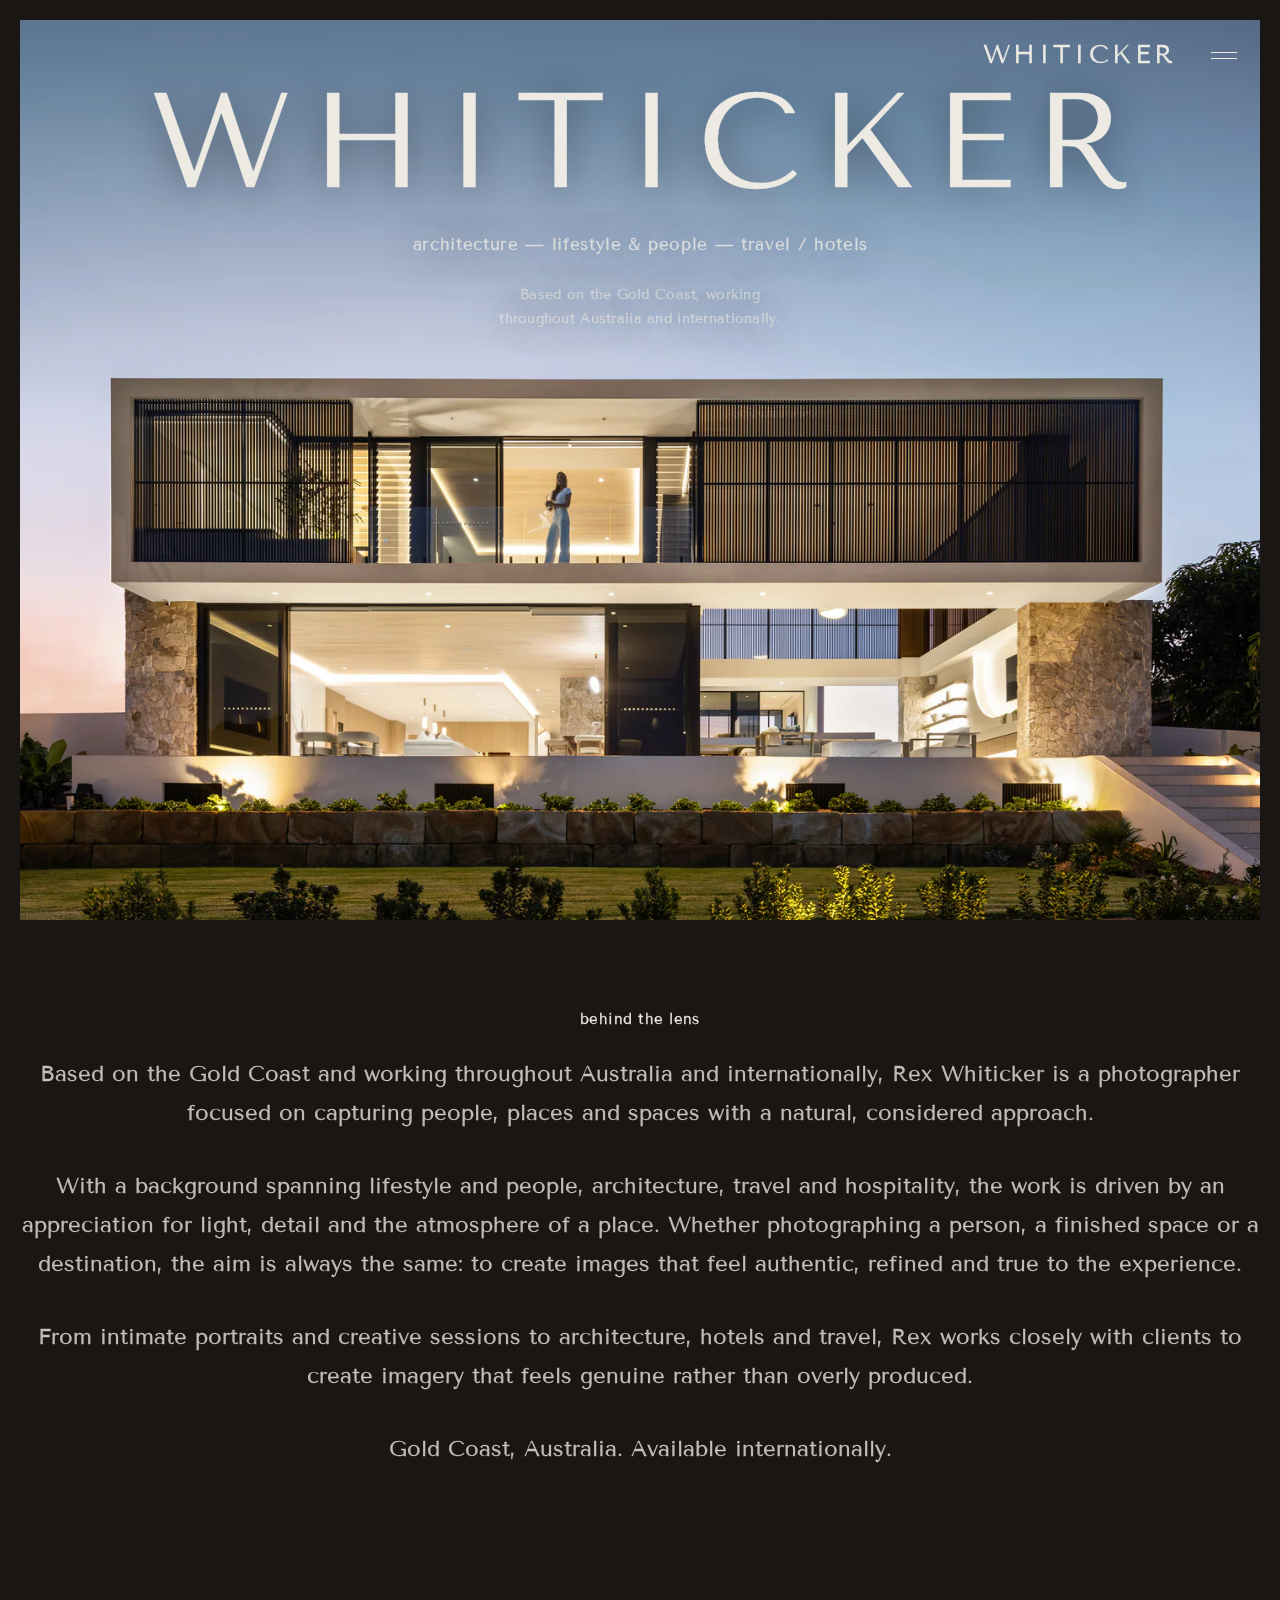
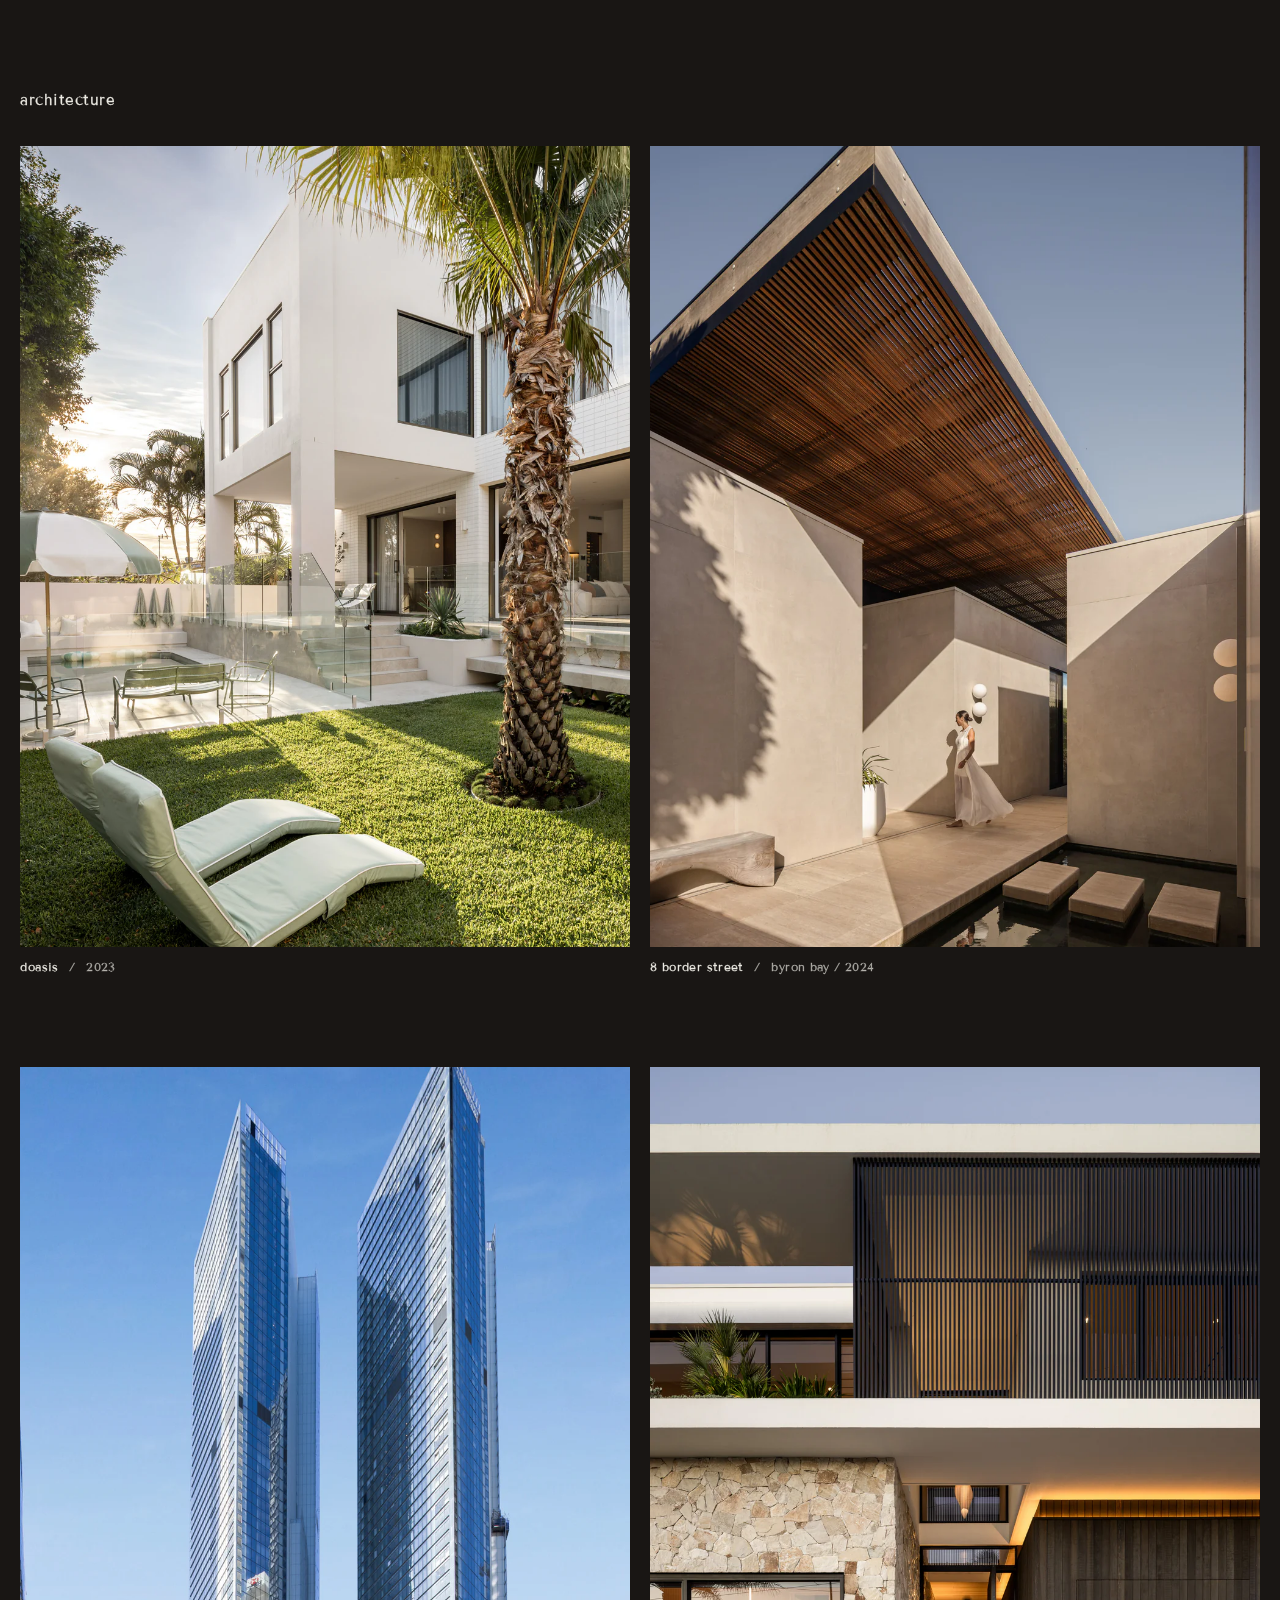
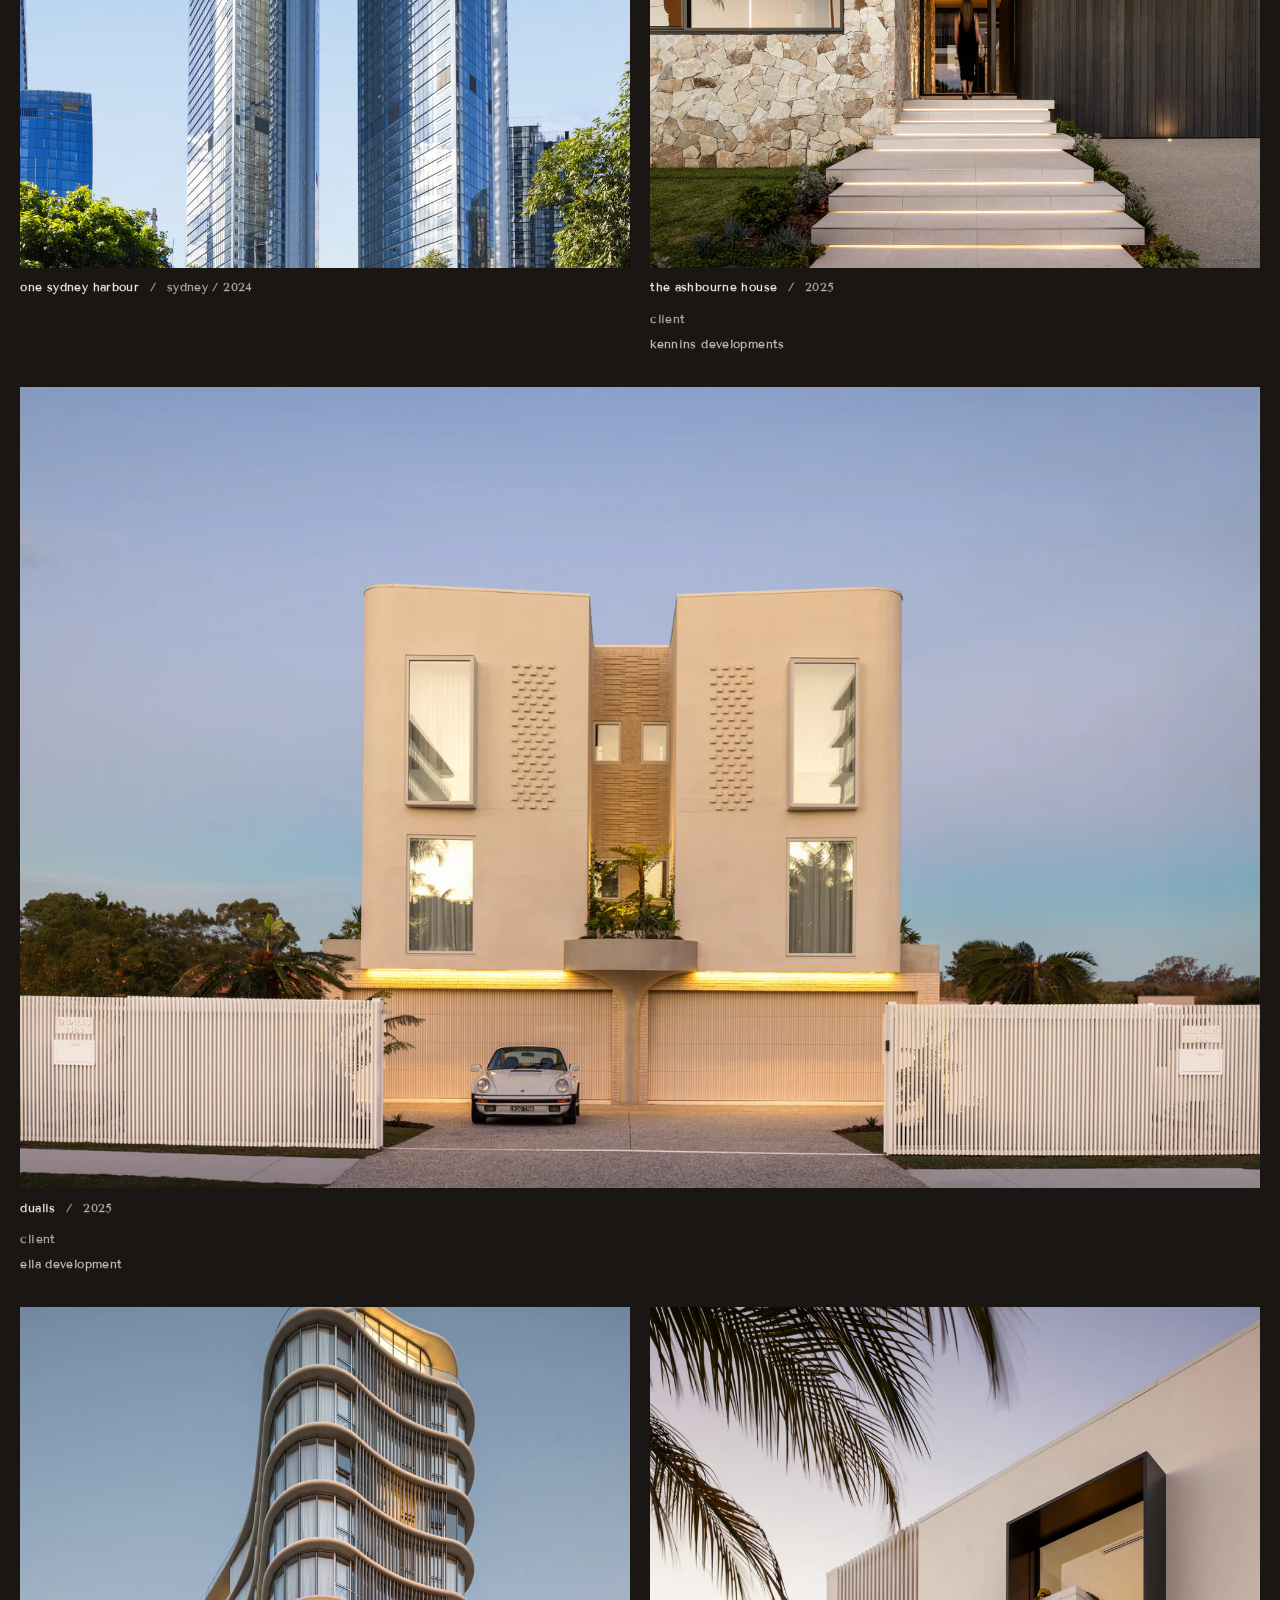
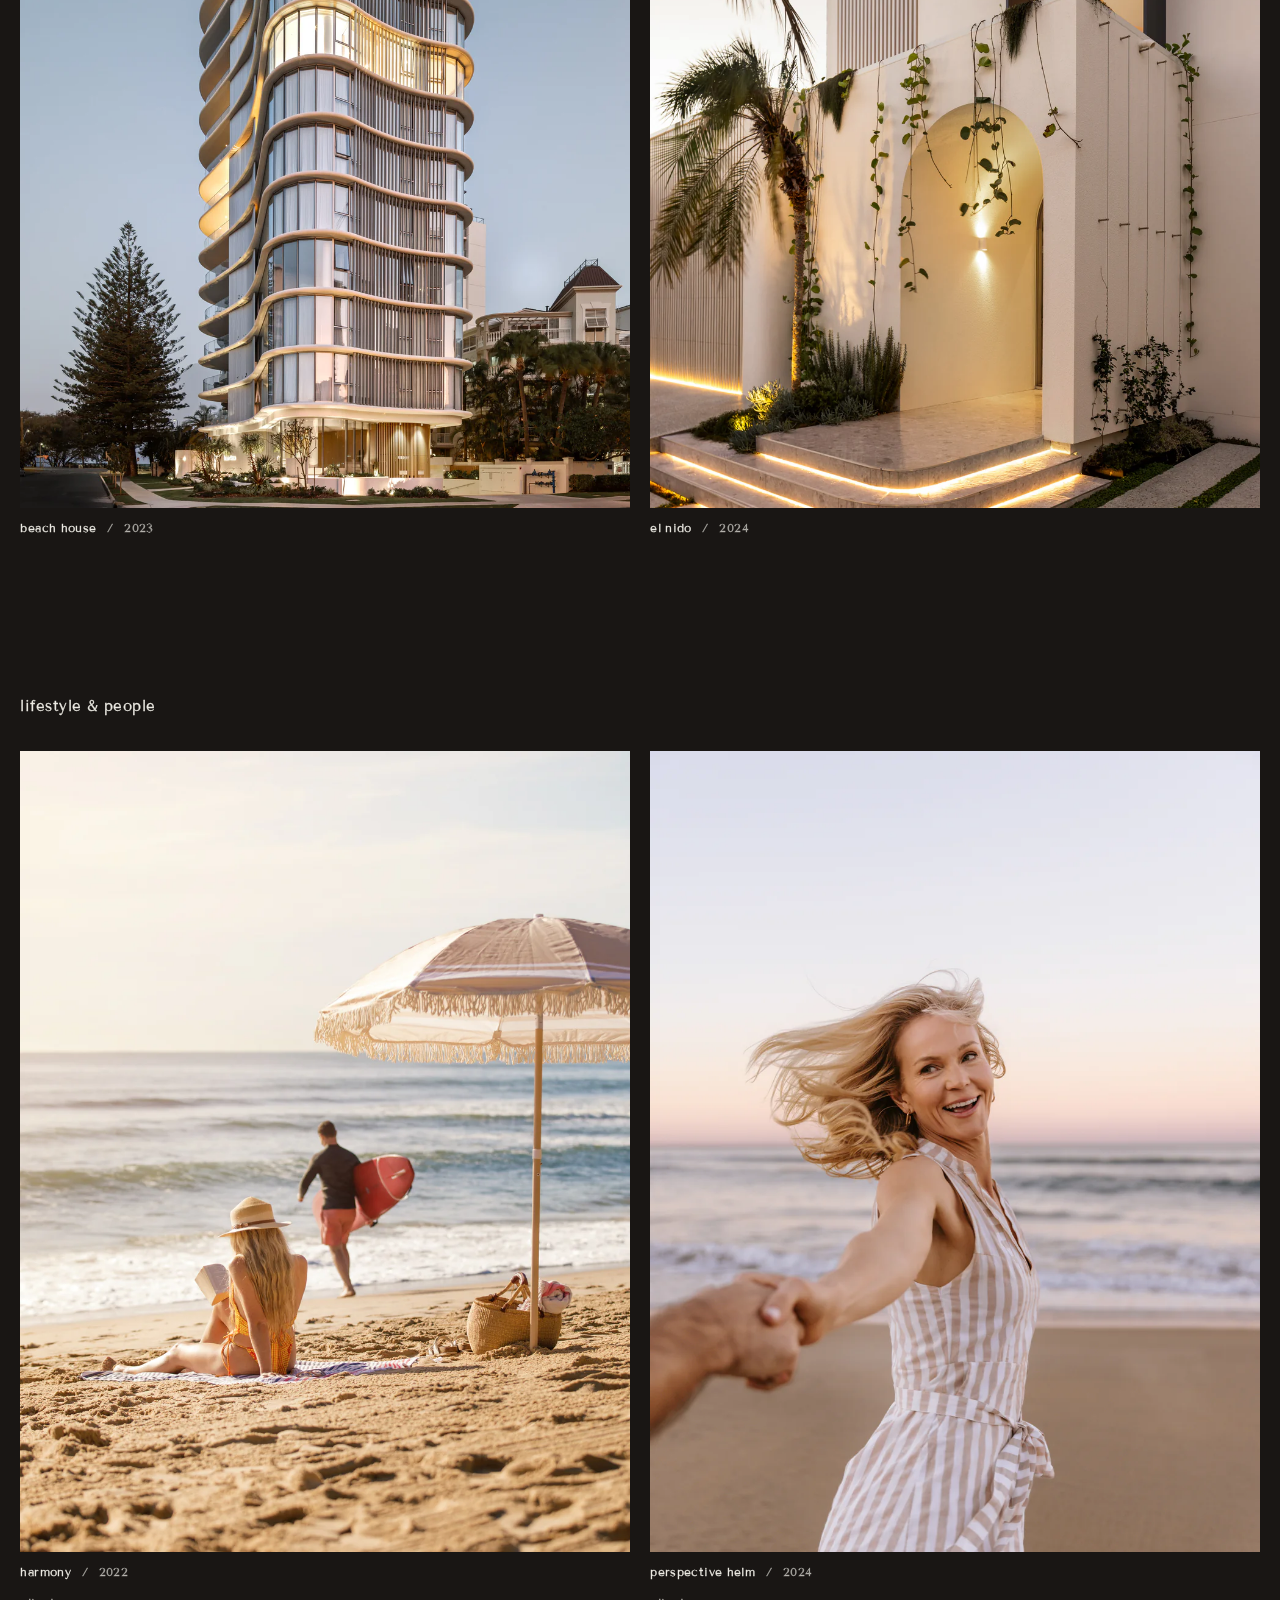
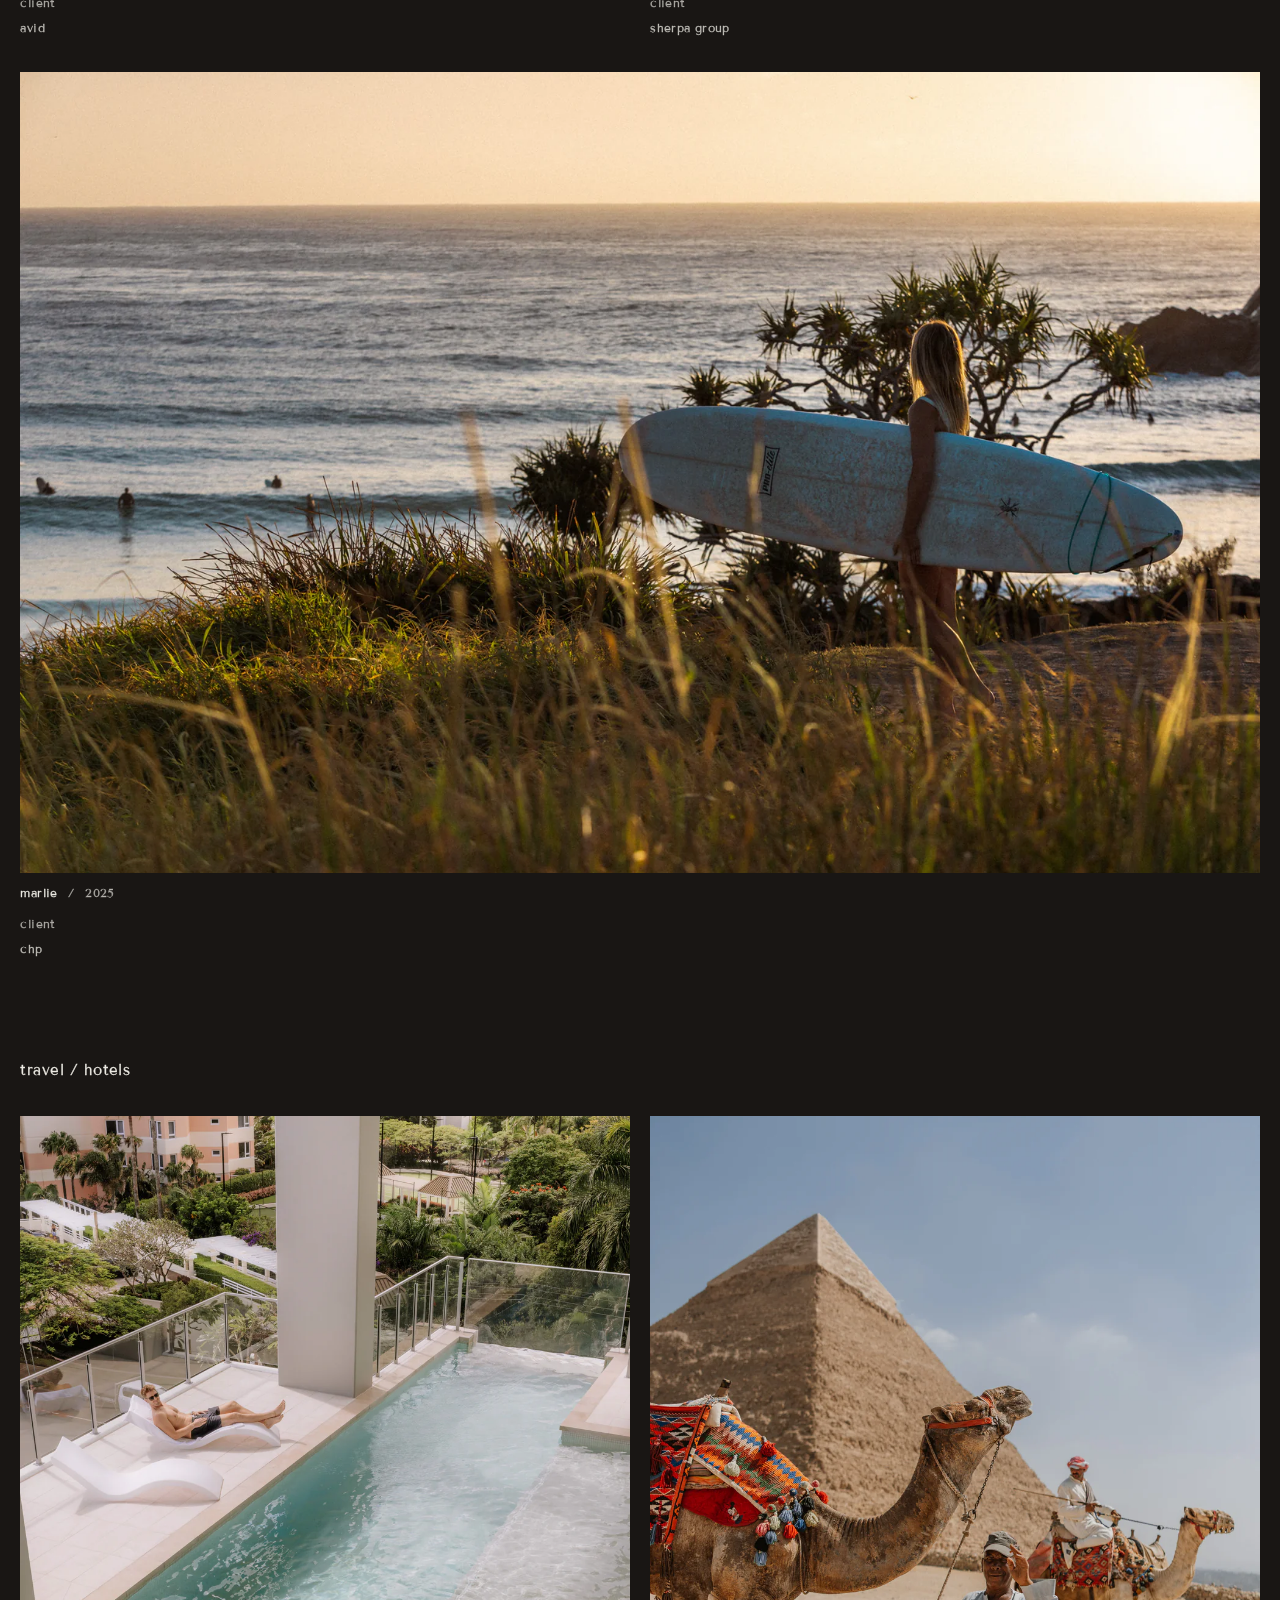
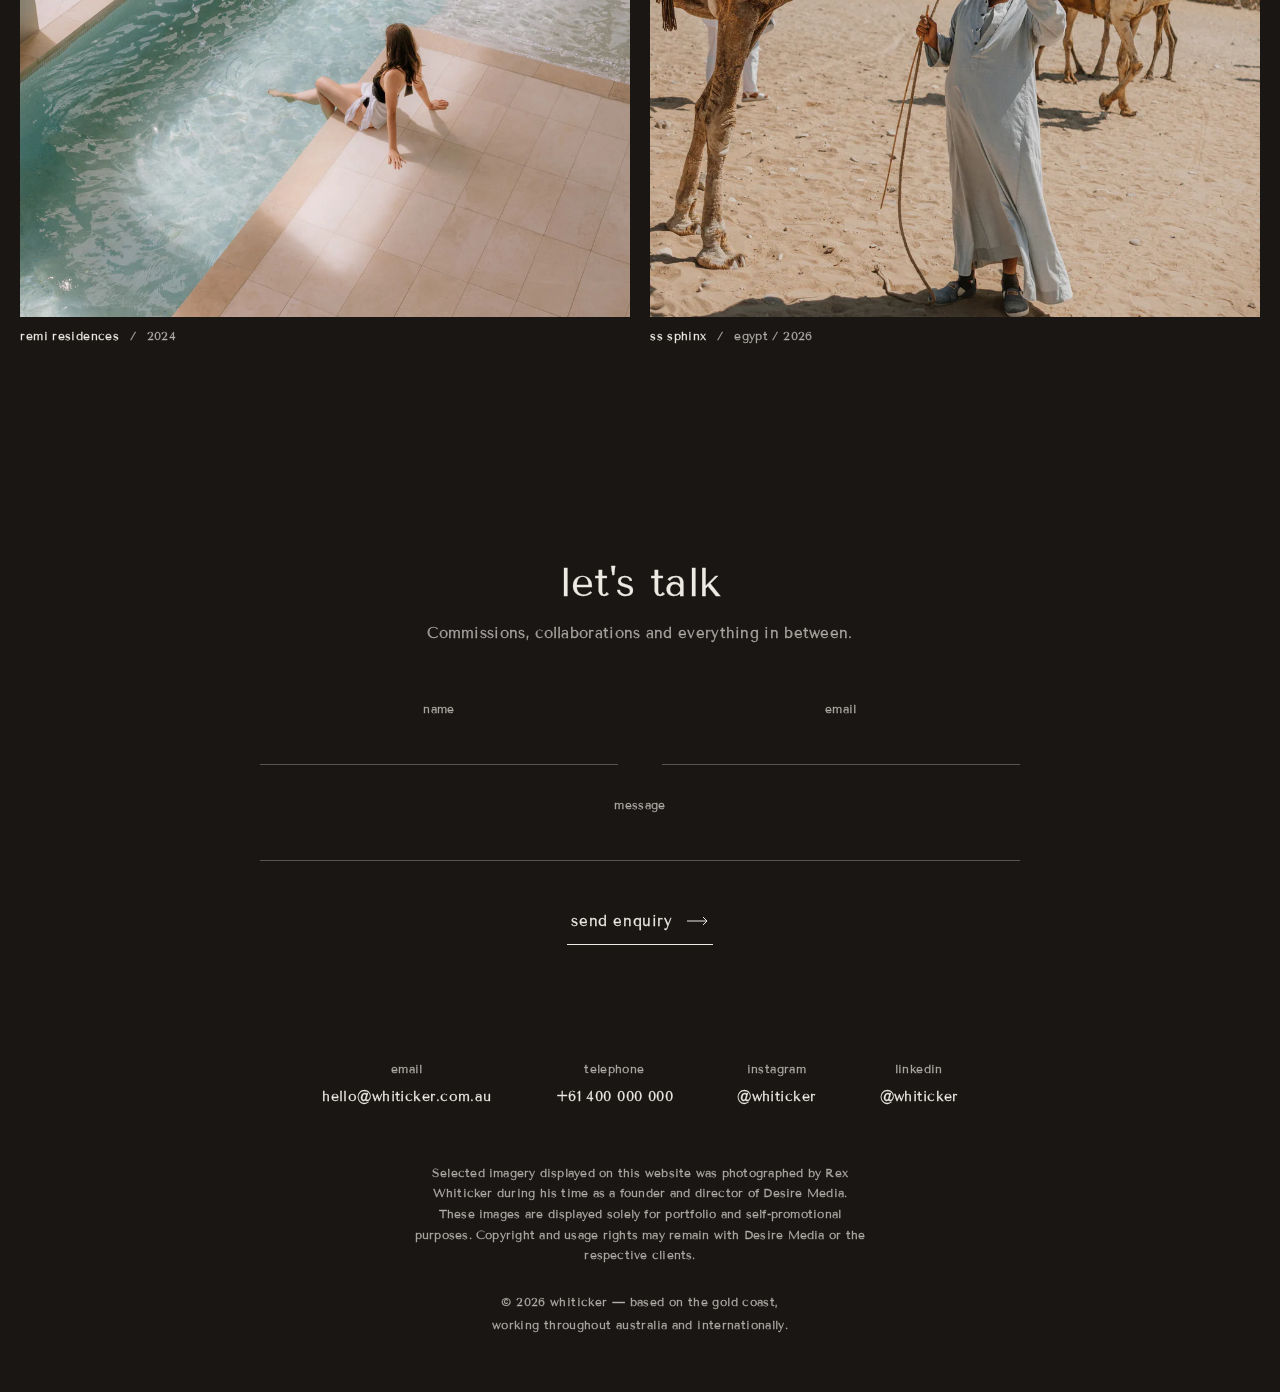
==== commit e67beb52: "Replace the contact block with a centred, minimal enquiry form Option B from the contact mockups: a " ====
--- a/index.html
+++ b/index.html
@@ -364,18 +364,34 @@
 	</section>
 
 	<!-- ─── 05 ─────────────────────────────────────────────────────────────
-	     Full-viewport close. Contact details below are PLACEHOLDER — replace
-	     with the real address, phone and handle before publishing.
+	     Contact, centred. The address, phone and handles are PLACEHOLDER —
+	     replace them (and the form's mailto) with Rex's real details.
+
+	     The site is static, so the form has no server to post to: main.js
+	     turns it into a pre-filled email in the visitor's own mail app. To
+	     receive enquiries directly instead, point the form at a form service
+	     (Formspree, Web3Forms) set up in Rex's name.
 	     ──────────────────────────────────────────────────────────────────── -->
 	<section class="contact" id="contact">
-		<h2 class="chapter chapter--flush">
-			<span class="chapter__name">Contact</span>
-		</h2>
-
 		<div class="contact__inner">
-			<a class="contact__email" href="mailto:hello@whiticker.com.au">hello@whiticker.com.au</a>
+			<h2 class="contact__title">Let's talk</h2>
+			<p class="contact__lede">Commissions, collaborations and everything in between.</p>
+
+			<form class="enquiry" action="mailto:hello@whiticker.com.au" method="post" enctype="text/plain">
+				<div class="enquiry__pair">
+					<label class="enquiry__field">Name<input type="text" name="name" autocomplete="name" required></label>
+					<label class="enquiry__field">Email<input type="email" name="email" autocomplete="email" required></label>
+				</div>
+				<label class="enquiry__field">Message<textarea name="message" rows="2" required></textarea></label>
+				<button class="enquiry__send" type="submit">Send enquiry <svg width="22" height="10" viewBox="0 0 22 10" aria-hidden="true" focusable="false"><path d="M0 5h20M16 1l4 4-4 4" fill="none" stroke="currentColor" stroke-width="1"/></svg></button>
+				<p class="enquiry__status" role="status"></p>
+			</form>
 
 			<dl class="contact__details">
+				<div class="contact__item">
+					<dt>Email</dt>
+					<dd><a href="mailto:hello@whiticker.com.au">hello@whiticker.com.au</a></dd>
+				</div>
 				<div class="contact__item">
 					<dt>Telephone</dt>
 					<dd><a href="tel:+61400000000">+61 400 000 000</a></dd>
--- a/style.css
+++ b/style.css
@@ -642,58 +642,152 @@
 
 
 /* ==========================================================================
-   10  CONTACT — full-viewport close, left-aligned to the same editorial
-   column as everything above it.
+   10  CONTACT — the one centred section: heading, a quiet three field form,
+   then the direct details in a single row. Fields are hairlines only, no
+   boxes, so the form reads as part of the page rather than a widget on it.
    ========================================================================== */
 
 .contact {
-	/* Deliberately not a full viewport. The section holds ~130px of content
-	   between a marker on top and a footer pinned to the bottom, so a taller
-	   box just distributes slack into the gaps. Full height and tight
-	   spacing are mutually exclusive here; this trades the former. */
-	min-height: 62vh;
-	min-height: 62svh;
 	display: grid;
-	/* marker up top · contact block centred in the slack · colophon pinned
-	   to the bottom. The 1fr row absorbs all leftover height, so there is no
-	   dead space under the footer. */
-	grid-template-rows: auto 1fr auto;
+	/* contact block · footer. The 1fr row takes any leftover height, so
+	   there is no dead space under the footer. */
+	grid-template-rows: 1fr auto;
+	padding-top: clamp(88px, 15vh, 168px);
 	padding-bottom: clamp(26px, 5vh, 56px);
 	scroll-margin-top: clamp(24px, 6vh, 64px);
 }
 
-/* The marker lives inside this section, so it drops the leading space that
-   free-standing chapter markers use to separate themselves from the row above */
-.chapter--flush { padding-top: clamp(40px, 7vh, 88px); }
-
 .contact__inner {
+	display: flex;
+	flex-direction: column;
+	align-items: center;
+	text-align: center;
+	padding: 0 var(--inset);
+}
+
+.contact__title {
+	font-size: clamp(2rem, 3.1vw, 2.8rem);
+	font-weight: 400;
+	letter-spacing: 0.01em;
+	line-height: 1.1;
+	text-transform: lowercase;
+}
+
+.contact__lede {
+	margin-top: clamp(12px, 1.8vh, 18px);
+	font-size: clamp(0.95rem, 1.1vw, 1.05rem);
+	letter-spacing: 0.02em;
+	line-height: 1.7;
+	text-wrap: balance;
+	color: var(--ink-quiet);
+}
+
+.enquiry {
+	display: flex;
+	flex-direction: column;
+	gap: clamp(26px, 3.6vh, 34px);
+	width: 100%;
+	max-width: 760px;
+	margin-top: clamp(36px, 6vh, 56px);
+}
+
+.enquiry__pair {
+	display: grid;
+	grid-template-columns: repeat(2, minmax(0, 1fr));
+	gap: clamp(26px, 3.4vw, 48px);
+}
+
+.enquiry__field {
+	display: flex;
+	flex-direction: column;
+	gap: 4px;
+	font-size: var(--credit-size);
+	letter-spacing: var(--track-wide);
+	text-transform: lowercase;
+	color: var(--ink-quiet);
+}
+
+.enquiry input,
+.enquiry textarea {
+	width: 100%;
+	padding: 10px 0 12px;
+	font: inherit;
+	font-size: clamp(1.05rem, 1.4vw, 1.25rem);
+	letter-spacing: 0.02em;
+	text-transform: none;
+	text-align: center;
+	color: var(--ink);
+	background: transparent;
+	border: 0;
+	border-bottom: 1px solid rgba(236, 234, 227, 0.3);
+	border-radius: 0;
+	-webkit-appearance: none;
+	appearance: none;
+	resize: none;
+	field-sizing: content;    /* the message grows with what is typed */
+	transition: border-color var(--dur) var(--ease), box-shadow var(--dur) var(--ease);
+}
+
+/* Focus brightens and thickens the hairline — the field's own indicator,
+   in place of the page-wide outline */
+.enquiry input:focus-visible,
+.enquiry textarea:focus-visible {
+	outline: none;
+	border-bottom-color: var(--ink);
+	box-shadow: 0 1px 0 var(--ink);
+}
+
+/* Browser autofill would otherwise paint the field pale yellow or blue */
+.enquiry input:-webkit-autofill {
+	-webkit-text-fill-color: var(--ink);
+	-webkit-box-shadow: 0 0 0 100px var(--bg) inset;
+	caret-color: var(--ink);
+}
+
+.enquiry__send {
 	align-self: center;
-	padding: 0 var(--inset);
-}
-
-.contact__email {
-	display: inline-block;
-	font-size: clamp(1.3rem, 4vw, 3rem);
+	display: inline-flex;
+	align-items: center;
+	gap: 14px;
+	min-height: 48px;
+	margin-top: 4px;
+	padding: 0 4px;
+	font-size: clamp(0.95rem, 1.1vw, 1.05rem);
 	letter-spacing: 0.04em;
-	line-height: 1.1;
-	color: var(--ink);
+	text-transform: lowercase;
+	border-bottom: 1px solid var(--ink);
 	transition: opacity var(--dur) var(--ease);
 }
 
-.contact__email:hover { opacity: var(--hover-alpha); }
+.enquiry__send svg { transition: transform var(--dur) var(--ease); }
+
+@media (hover: hover) and (pointer: fine) {
+	.enquiry__send:hover { opacity: var(--hover-alpha); }
+	.enquiry__send:hover svg { transform: translateX(4px); }
+}
+
+/* Empty until a send; holds its line so the page doesn't jump */
+.enquiry__status {
+	min-height: 1.7em;
+	margin-top: -10px;
+	font-size: var(--credit-size);
+	letter-spacing: 0.02em;
+	line-height: 1.7;
+	color: var(--ink-quiet);
+}
 
 .contact__details {
 	display: grid;
-	grid-template-columns: repeat(3, 1fr);
-	gap: clamp(20px, 2.6vw, 48px);
-	max-width: 840px;
-	margin-top: clamp(44px, 8vh, 96px);
+	grid-template-columns: repeat(4, auto);
+	justify-content: center;
+	gap: 0 clamp(36px, 5vw, 72px);
+	margin-top: clamp(48px, 8vh, 80px);
 }
 
 .contact__item {
 	display: flex;
 	flex-direction: column;
-	gap: 0.7em;
+	gap: 0.6em;
 }
 
 .contact__item dt {
@@ -704,8 +798,8 @@
 }
 
 .contact__item dd {
-	font-size: var(--chapter-size);
-	letter-spacing: 0.06em;
+	font-size: clamp(0.9rem, 1.05vw, 0.98rem);
+	letter-spacing: var(--track-wide);
 	line-height: 1.6;
 	color: var(--ink);
 }
@@ -967,10 +1061,18 @@
 
 	.plate { flex: none; width: 100%; }
 
+	.enquiry__pair { grid-template-columns: 1fr; }
+
+	/* Four across won't fit a phone; two by two keeps the row's rhythm */
 	.contact__details {
-		grid-template-columns: 1fr;
-		gap: clamp(18px, 3vh, 28px);
-	}
+		grid-template-columns: repeat(2, minmax(0, 1fr));
+		gap: 26px 16px;
+		width: 100%;
+	}
+
+	/* Email and phone take a row each (the address is too long for half a
+	   phone and would break mid domain); the two handles share the last */
+	.contact__item:nth-child(-n + 2) { grid-column: 1 / -1; }
 
 	/* "WHITICKER" is one unbreakable word — tighten the tracking so it holds
 	   a single line inside the gutters rather than running off the edges */
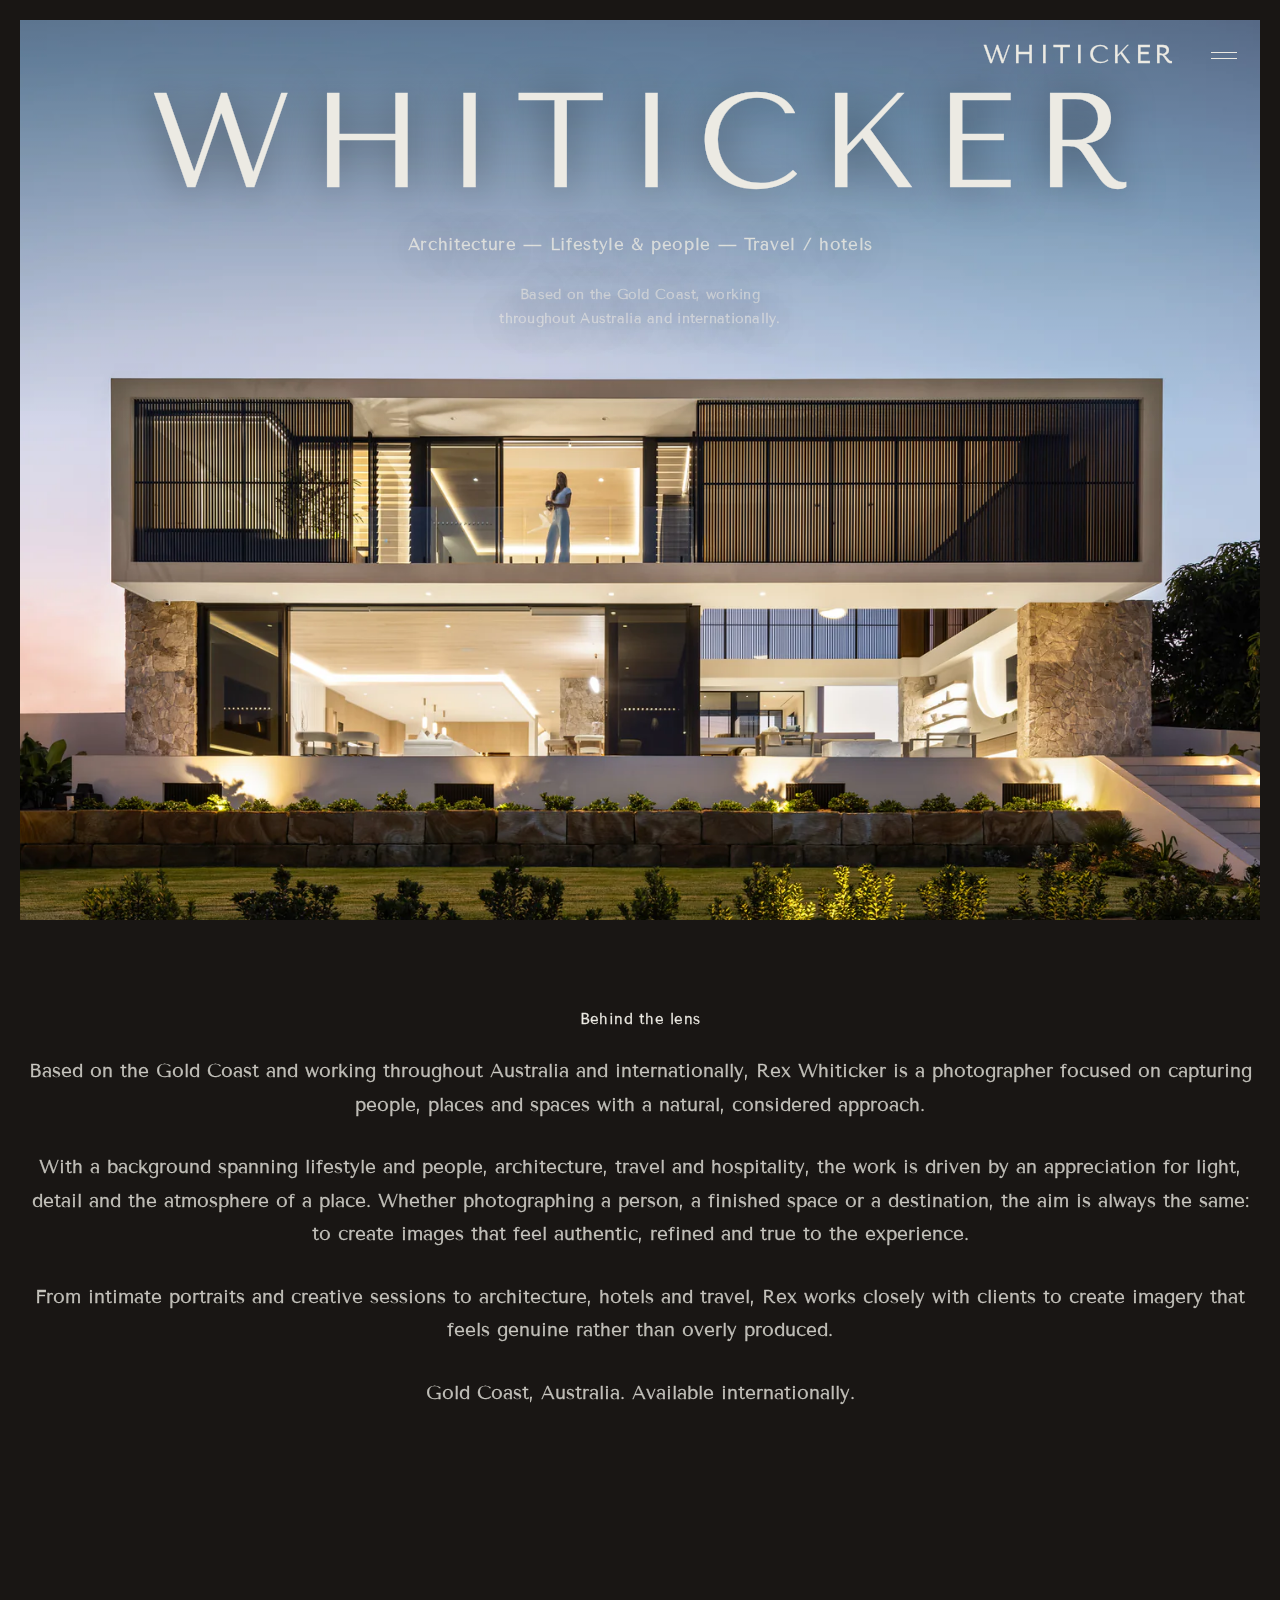
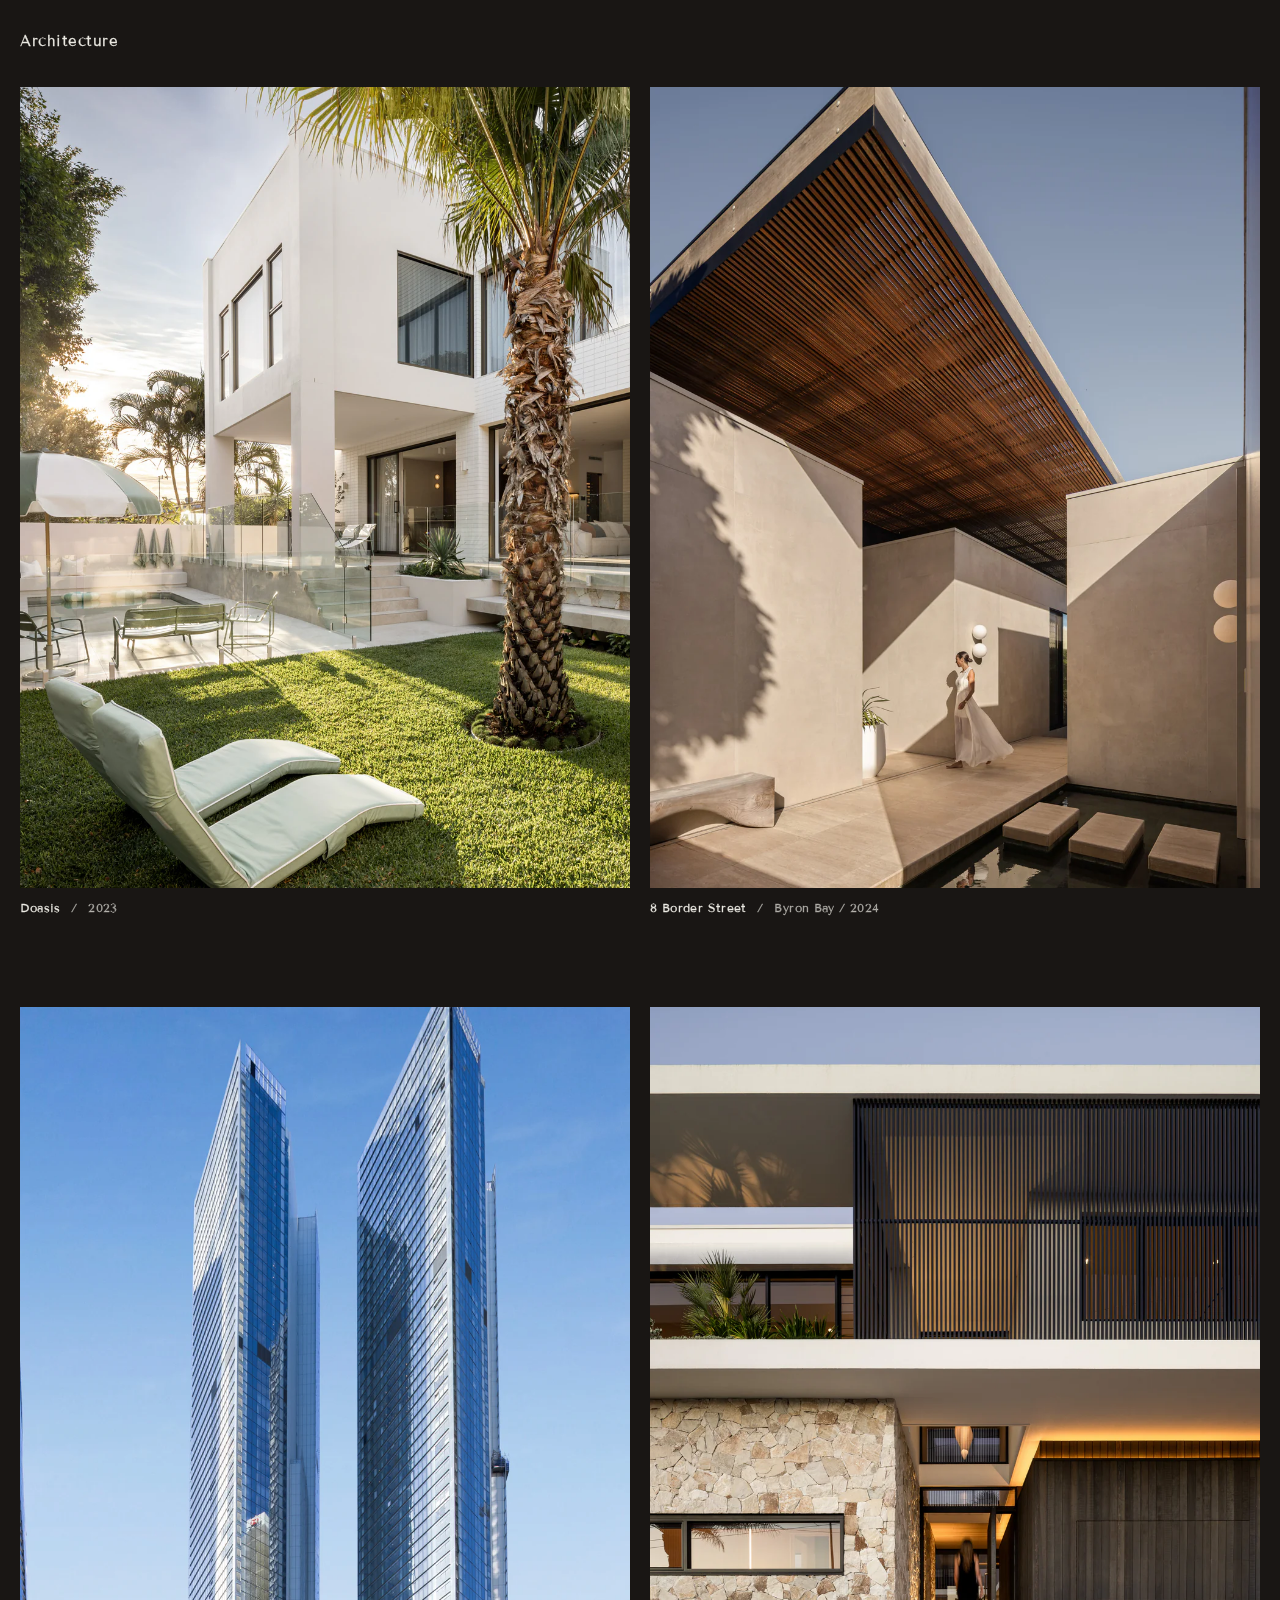
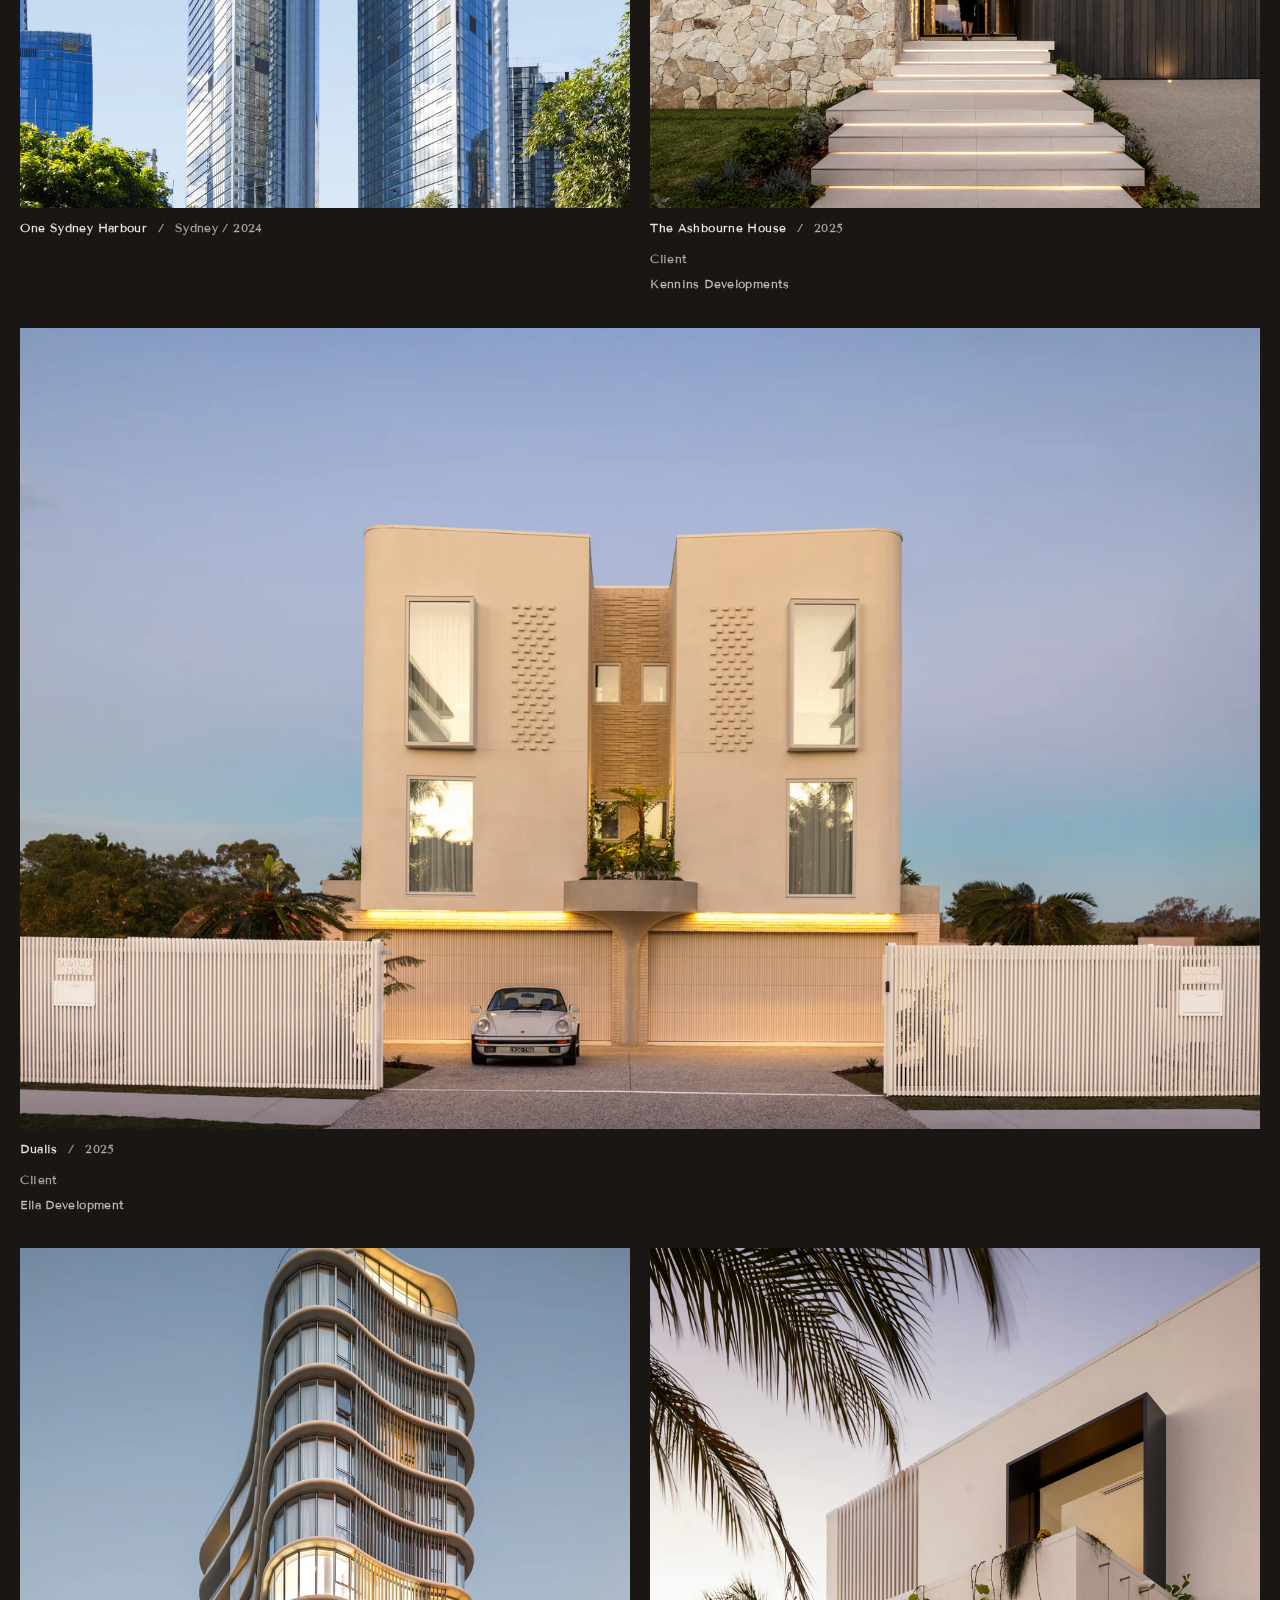
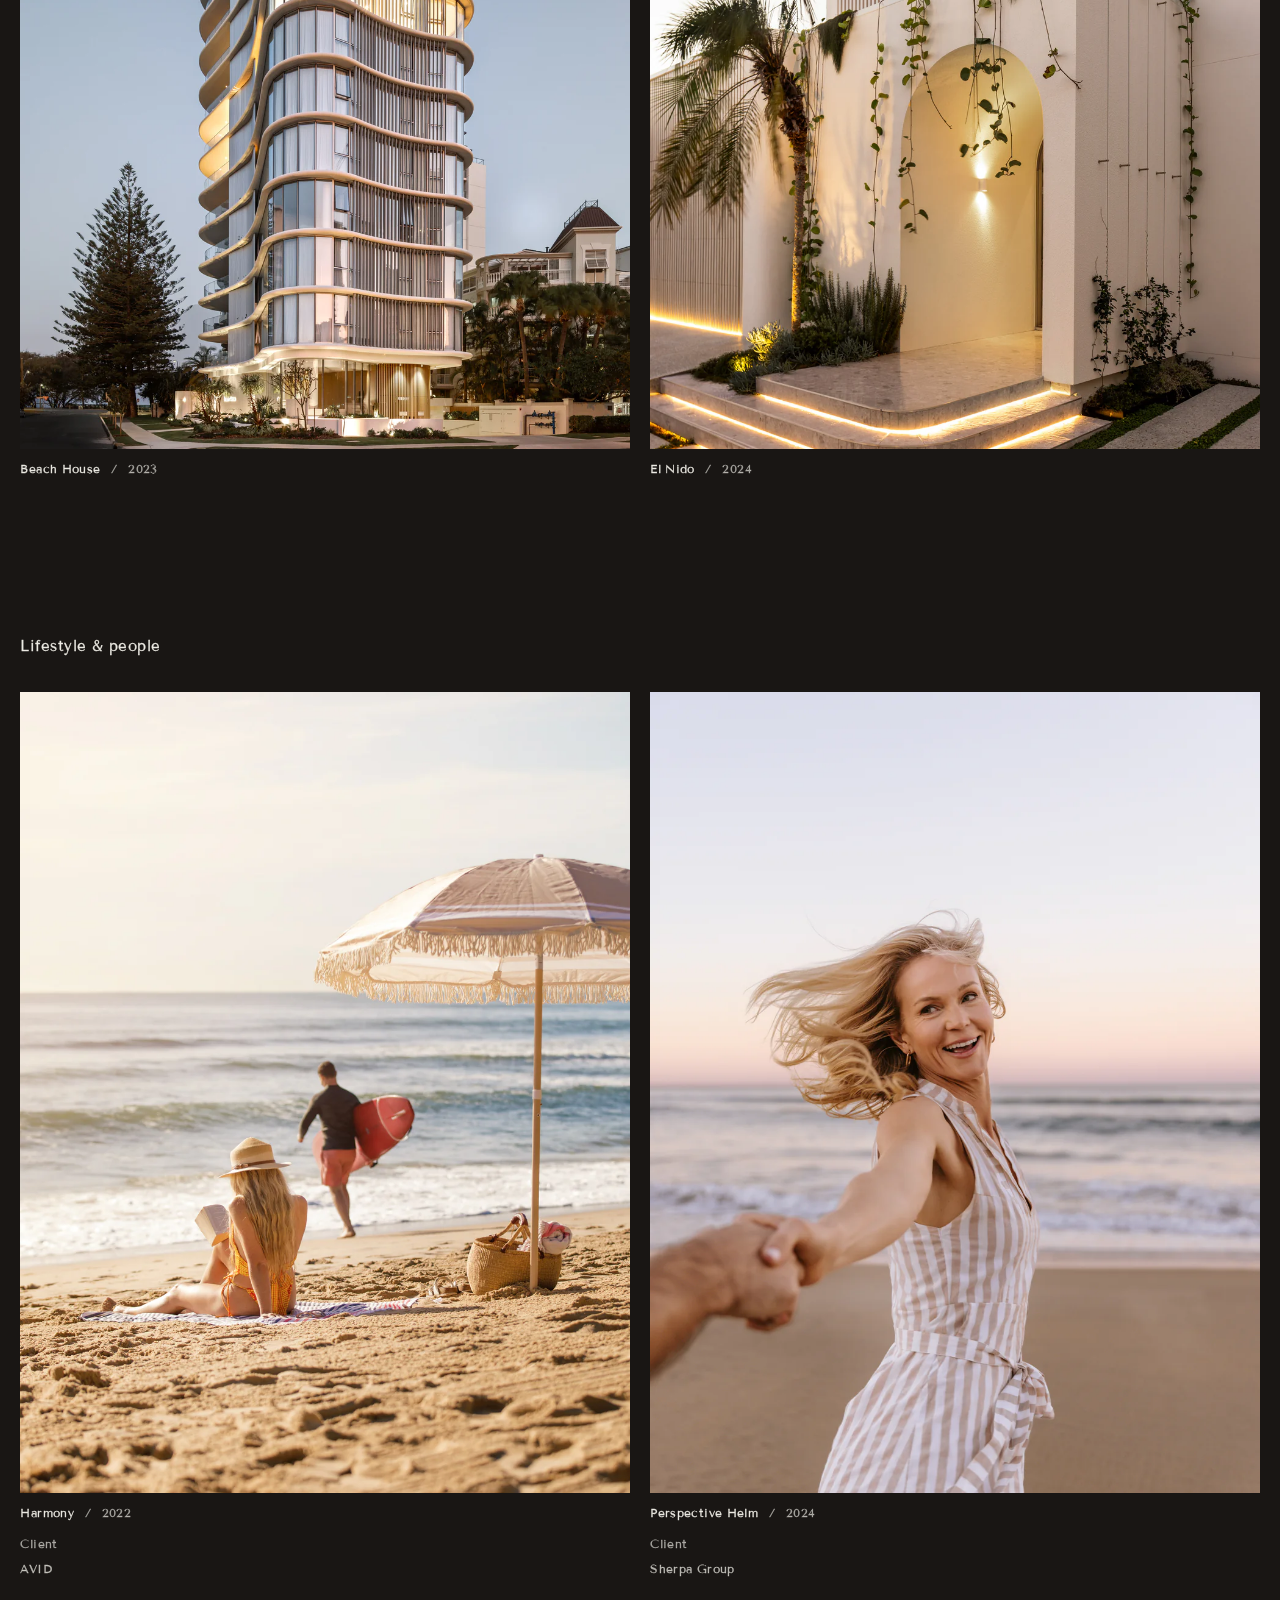
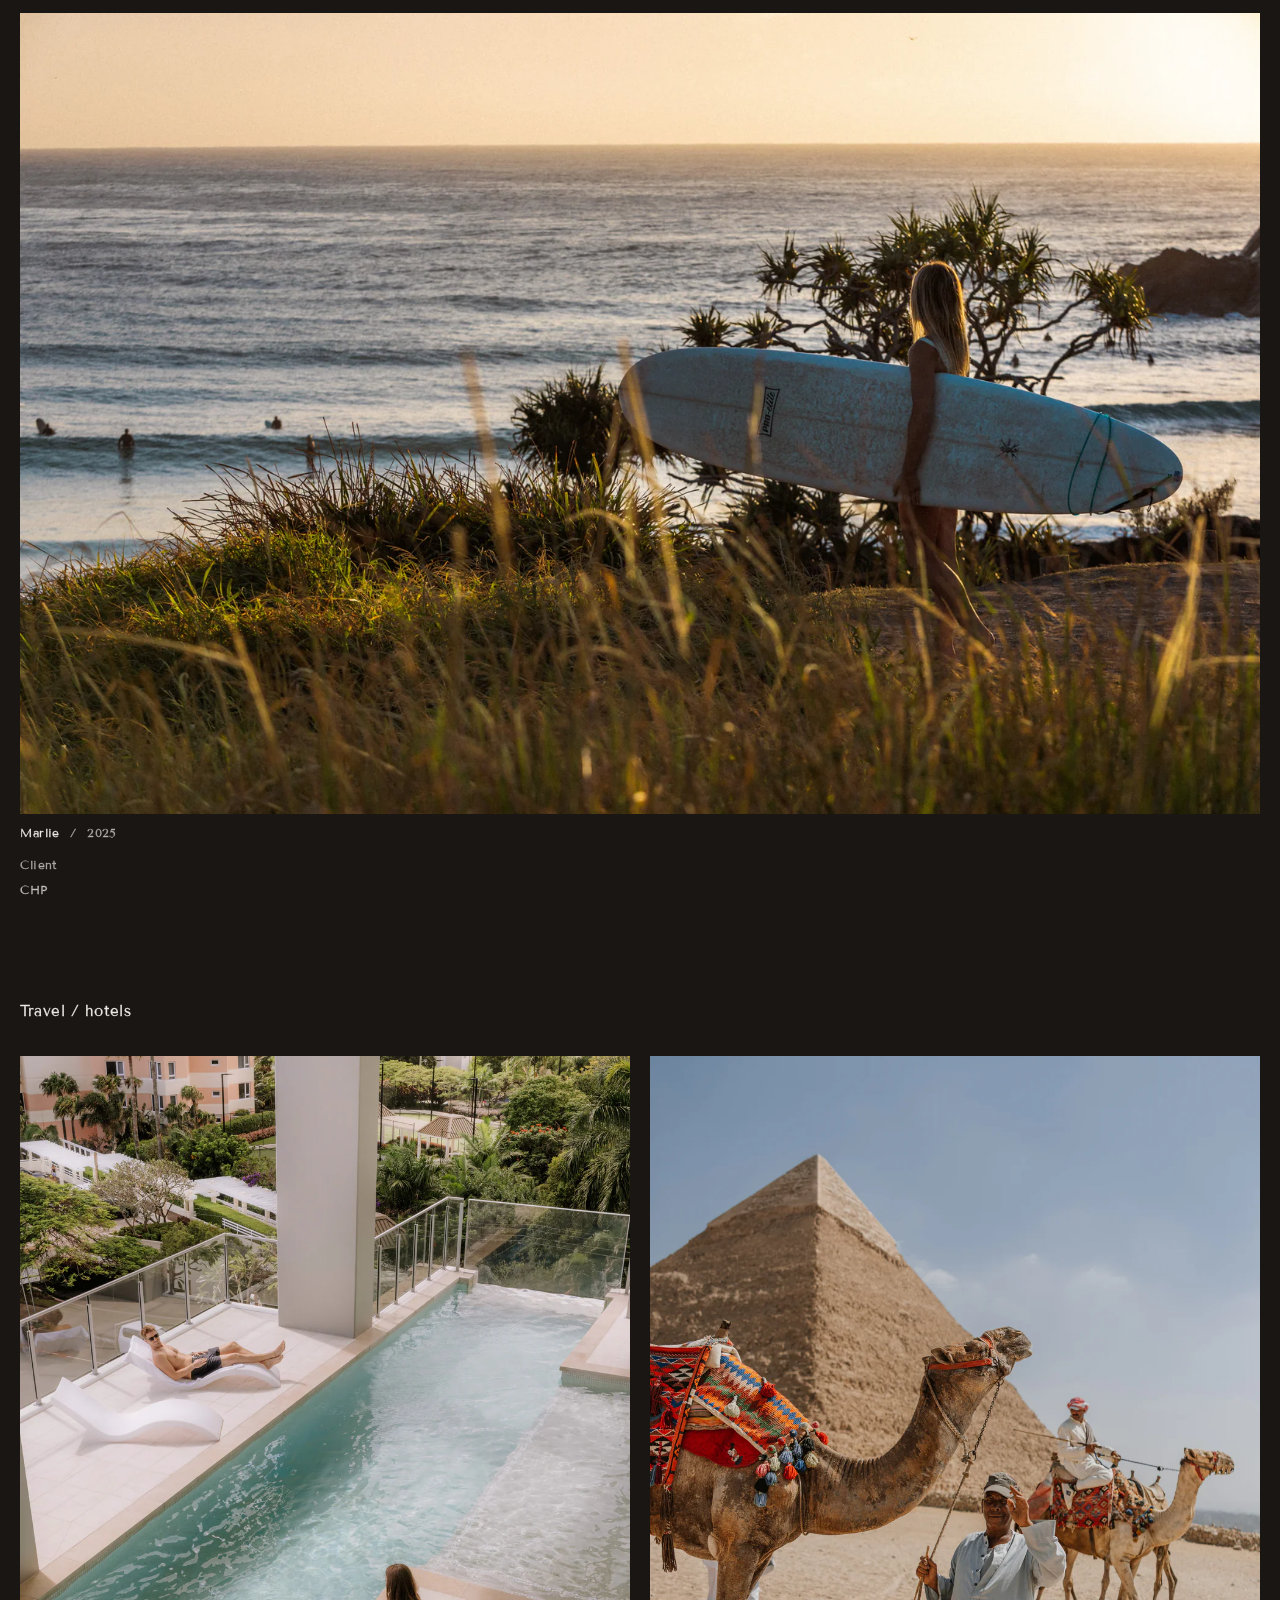
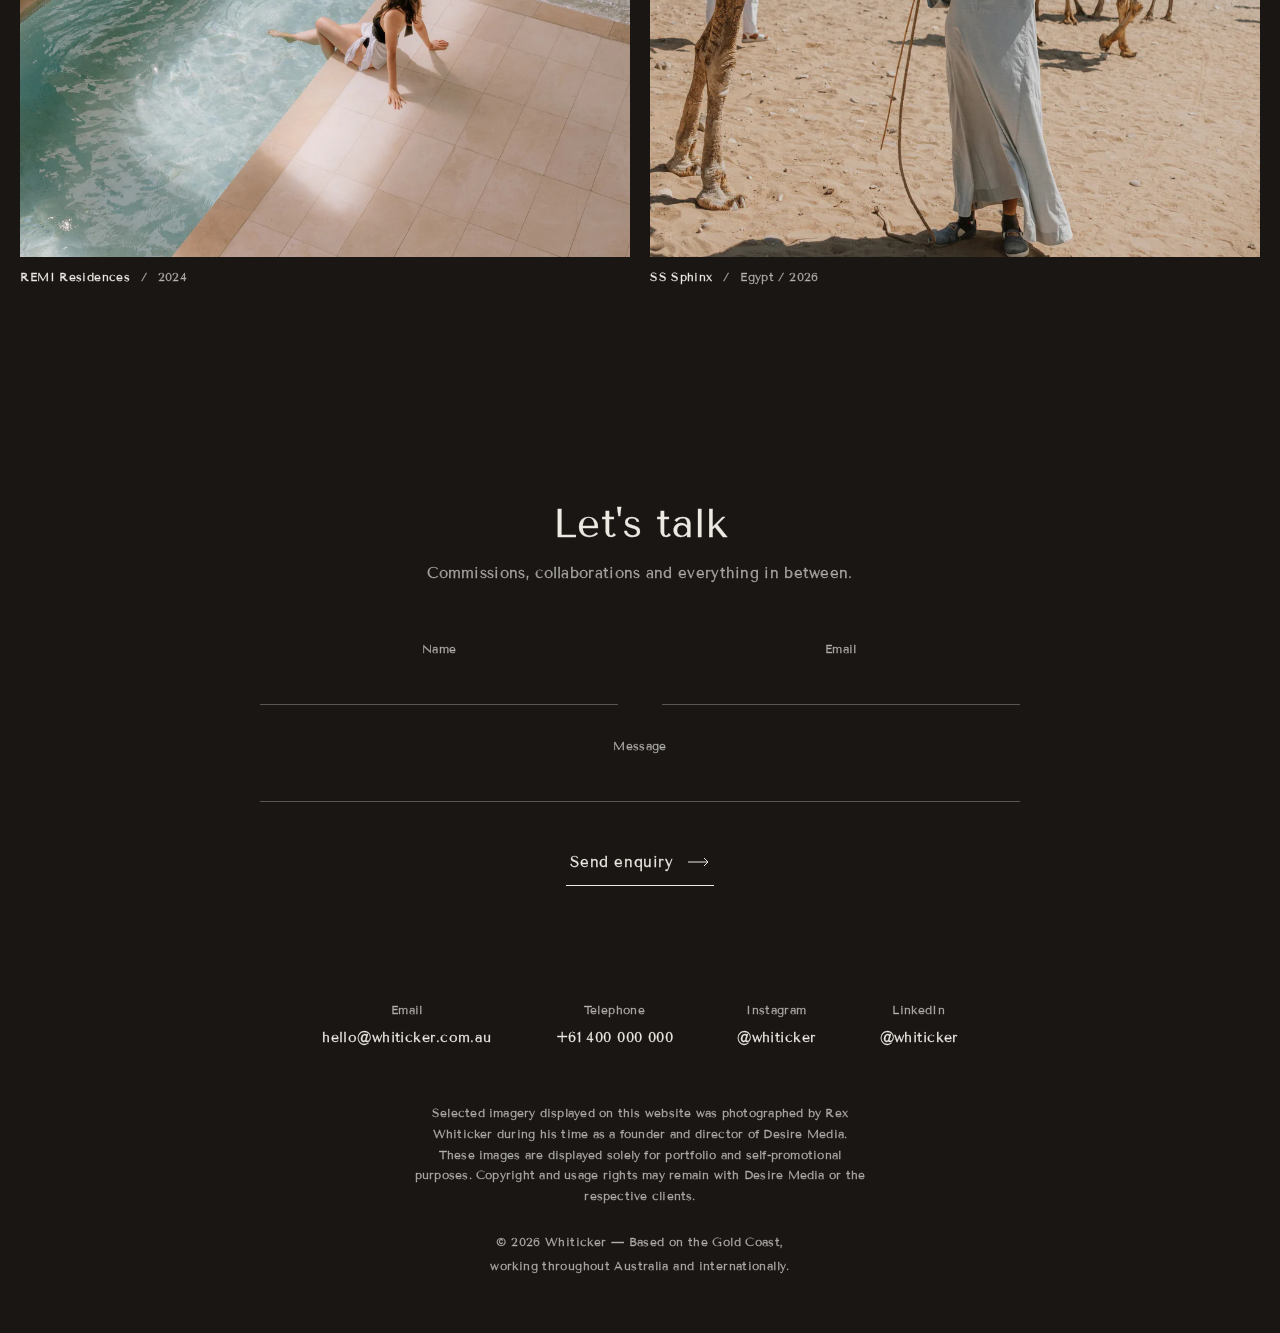
==== commit e18695be: "Switch to sentence case, restore the bio size, lead Dualis with its dusk shot Headings, labels and c" ====
--- a/index.html
+++ b/index.html
@@ -124,7 +124,7 @@
 		<div class="hero__title">
 			<div class="hero__title-in">
 				<h1 class="hero__mark">Whiticker</h1>
-				<p class="hero__tagline"><span>Architecture —</span> <span>Lifestyle &amp; People —</span> <span>Travel / Hotels</span></p>
+				<p class="hero__tagline"><span>Architecture —</span> <span>Lifestyle &amp; people —</span> <span>Travel / hotels</span></p>
 				<p class="hero__positioning">Based on the Gold Coast, working throughout Australia and internationally.</p>
 			</div>
 		</div>
@@ -132,7 +132,7 @@
 
 	<!-- ─── 01 ──────────────────────────────────────────────────────────── -->
 	<h2 class="chapter chapter--centre" id="behind-the-lens">
-		<span class="chapter__name">Behind the Lens</span>
+		<span class="chapter__name">Behind the lens</span>
 	</h2>
 
 	<section class="about">
@@ -267,7 +267,7 @@
 
 	<!-- ─── 03 ──────────────────────────────────────────────────────────── -->
 	<h2 class="chapter" id="lifestyle">
-		<span class="chapter__name">Lifestyle &amp; People</span>
+		<span class="chapter__name">Lifestyle &amp; people</span>
 	</h2>
 
 	<section class="row">
@@ -329,7 +329,7 @@
 
 	<!-- ─── 04 ──────────────────────────────────────────────────────────── -->
 	<h2 class="chapter" id="travel">
-		<span class="chapter__name">Travel / Hotels</span>
+		<span class="chapter__name">Travel / hotels</span>
 	</h2>
 
 	<section class="row">
--- a/style.css
+++ b/style.css
@@ -47,10 +47,10 @@
 	--credit-size:  clamp(0.78rem, 0.9vw, 0.88rem);
 	--spec-size:    clamp(0.78rem, 0.9vw, 0.88rem);
 	--chapter-size: clamp(0.95rem, 1.2vw, 1.2rem);
-	--about-size:   clamp(1.05rem, 1.75vw, 1.6rem);
-
-	/* Headings, captions and labels are set in lowercase. Wide tracking
-	   only flatters capitals; lowercase wants barely any. */
+	--about-size:   clamp(0.95rem, 1.5vw, 1.2rem);
+
+	/* Headings, captions and labels are set in sentence case. Wide tracking
+	   only flatters all capitals; mixed case wants barely any. */
 	--track-wide: 0.03em;
 
 	/* Caption band beneath each plate. FIXED, not auto: an auto height would
@@ -260,7 +260,6 @@
 	display: inline-block;
 	font-size: var(--nav-size);
 	letter-spacing: 0.04em;
-	text-transform: lowercase;
 	line-height: 1.3;
 	color: var(--ink);
 
@@ -399,7 +398,6 @@
 	margin-top: clamp(14px, 2.2vh, 26px);
 	font-size: var(--tag-size);
 	letter-spacing: 0.04em;
-	text-transform: lowercase;
 	line-height: 1.9;
 	/* Brighter than --ink-dim: the tagline sits over the lit part of the
 	   photograph, where 0.55 alpha loses legibility */
@@ -446,7 +444,6 @@
 	font-size: var(--chapter-size);
 	font-weight: 400;
 	letter-spacing: var(--track-wide);
-	text-transform: lowercase;
 	line-height: 1;
 	color: var(--ink);
 }
@@ -528,7 +525,6 @@
 
 	font-size: var(--cap-size);
 	letter-spacing: 0.03em;
-	text-transform: lowercase;
 	text-align: center;      /* half-width frames wrap — keep both lines centred */
 	text-wrap: balance;
 	line-height: 1.7;
@@ -570,7 +566,6 @@
 	padding-top: clamp(9px, 1.2vh, 14px);
 	font-size: var(--credit-size);
 	letter-spacing: var(--track-wide);
-	text-transform: lowercase;
 	line-height: 1.5;
 }
 
@@ -626,8 +621,7 @@
 }
 
 /* Left-aligned, so it sits in the same column as the chapter marker above */
-/* Centred and allowed the full width of the page. The type steps up with
-   the viewport so the longer measure still reads as a few calm lines. */
+/* Centred and allowed the full width of the page, at the normal body size */
 .about__body {
 	text-align: center;
 	text-wrap: pretty;
@@ -670,7 +664,6 @@
 	font-weight: 400;
 	letter-spacing: 0.01em;
 	line-height: 1.1;
-	text-transform: lowercase;
 }
 
 .contact__lede {
@@ -703,7 +696,6 @@
 	gap: 4px;
 	font-size: var(--credit-size);
 	letter-spacing: var(--track-wide);
-	text-transform: lowercase;
 	color: var(--ink-quiet);
 }
 
@@ -714,7 +706,6 @@
 	font: inherit;
 	font-size: clamp(1.05rem, 1.4vw, 1.25rem);
 	letter-spacing: 0.02em;
-	text-transform: none;
 	text-align: center;
 	color: var(--ink);
 	background: transparent;
@@ -754,7 +745,6 @@
 	padding: 0 4px;
 	font-size: clamp(0.95rem, 1.1vw, 1.05rem);
 	letter-spacing: 0.04em;
-	text-transform: lowercase;
 	border-bottom: 1px solid var(--ink);
 	transition: opacity var(--dur) var(--ease);
 }
@@ -793,7 +783,6 @@
 .contact__item dt {
 	font-size: var(--credit-size);
 	letter-spacing: var(--track-wide);
-	text-transform: lowercase;
 	color: var(--ink-quiet);
 }
 
@@ -807,8 +796,8 @@
 .contact__item dd a { transition: opacity var(--dur) var(--ease); }
 .contact__item dd a:hover { opacity: var(--hover-alpha); }
 
-/* Rex's legal disclaimer. Sentence case, unlike the lowercase labels
-   around it: it has to be quiet but genuinely readable.
+/* Rex's legal disclaimer, verbatim: quiet, but sized to stay genuinely
+   readable.
    --ink-quiet on --bg is about 6.5:1, comfortably past WCAG AA. */
 .foot__disclaimer {
 	max-width: 72ch;
@@ -830,7 +819,6 @@
 	padding: 0 var(--inset);
 	font-size: var(--credit-size);
 	letter-spacing: 0.03em;
-	text-transform: lowercase;
 	text-align: center;
 	text-wrap: balance;
 	line-height: 1.9;
@@ -867,7 +855,6 @@
 	font-size: var(--chapter-size);
 	font-weight: 400;
 	letter-spacing: var(--track-wide);
-	text-transform: lowercase;
 	line-height: 1;
 	color: var(--ink);
 }
@@ -879,7 +866,6 @@
 	margin-top: clamp(12px, 1.6vh, 18px);
 	font-size: var(--credit-size);
 	letter-spacing: var(--track-wide);
-	text-transform: lowercase;
 	line-height: 1.5;
 }
 
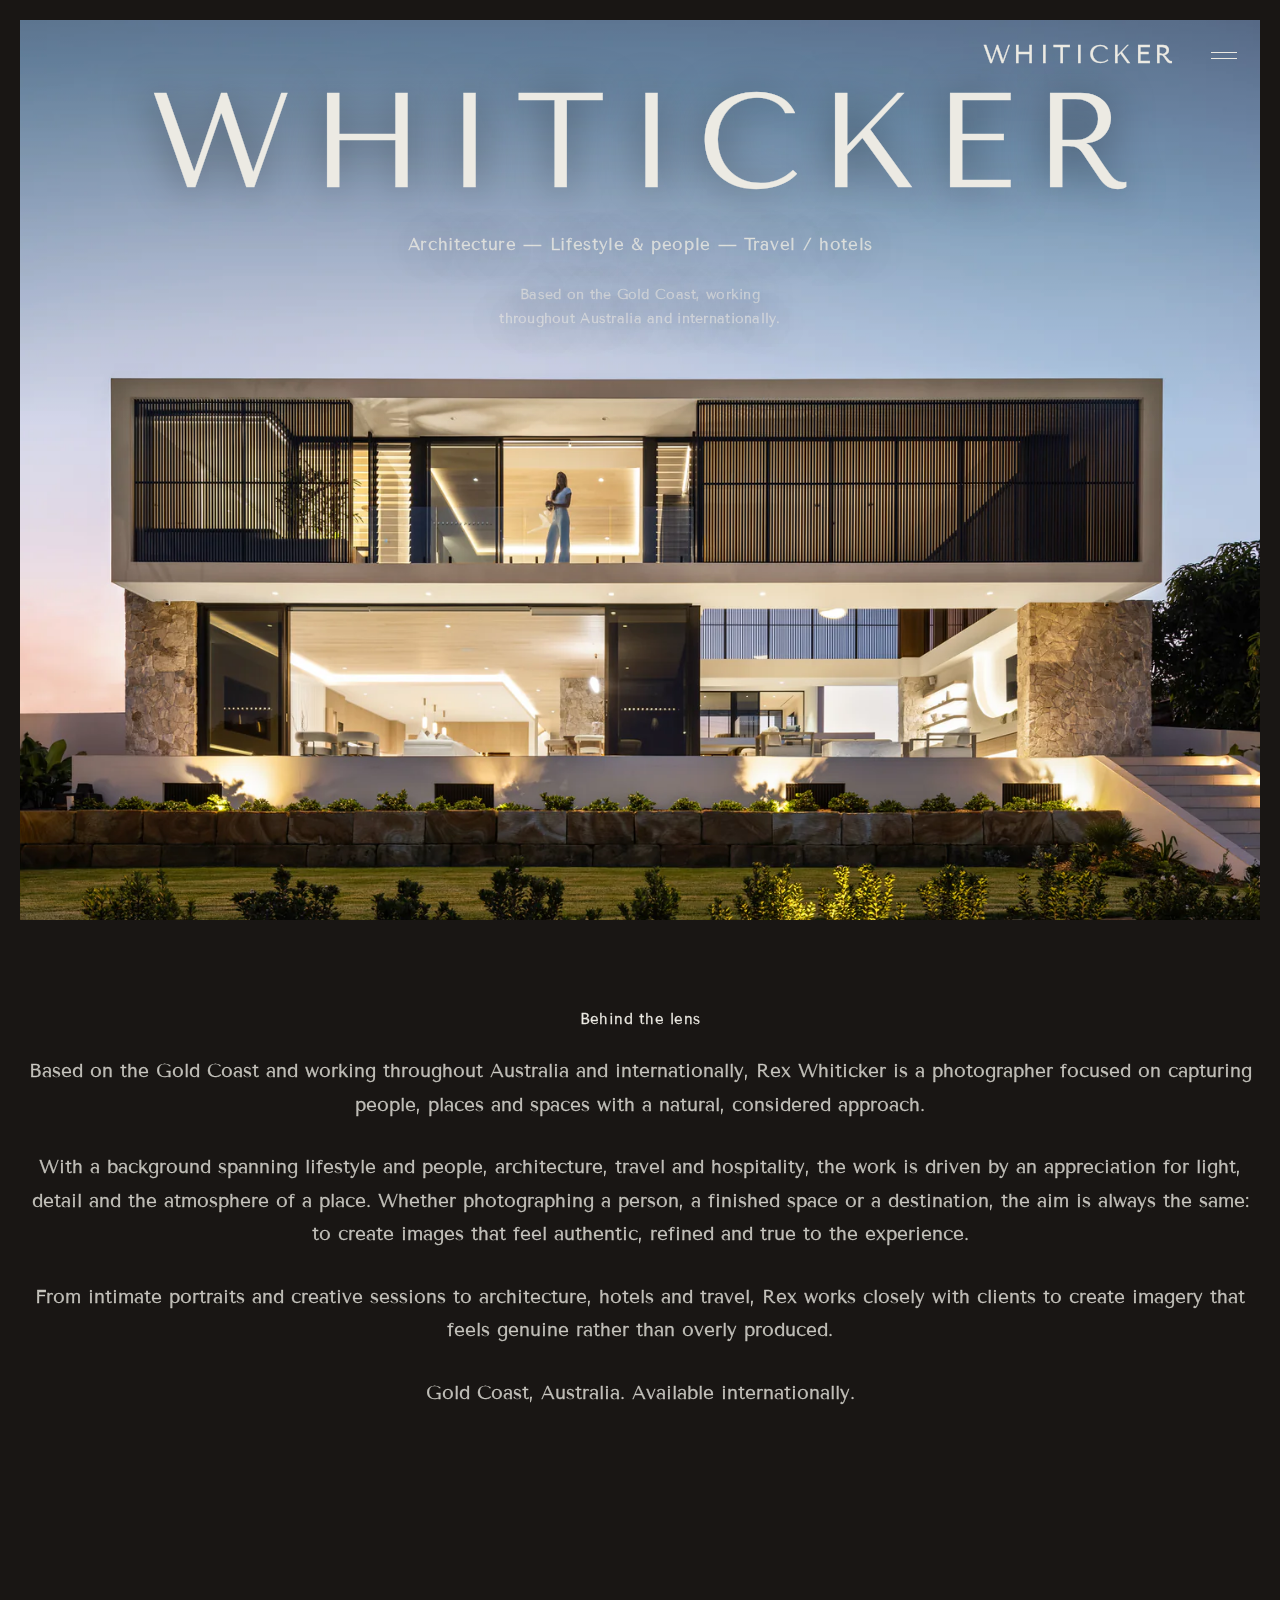
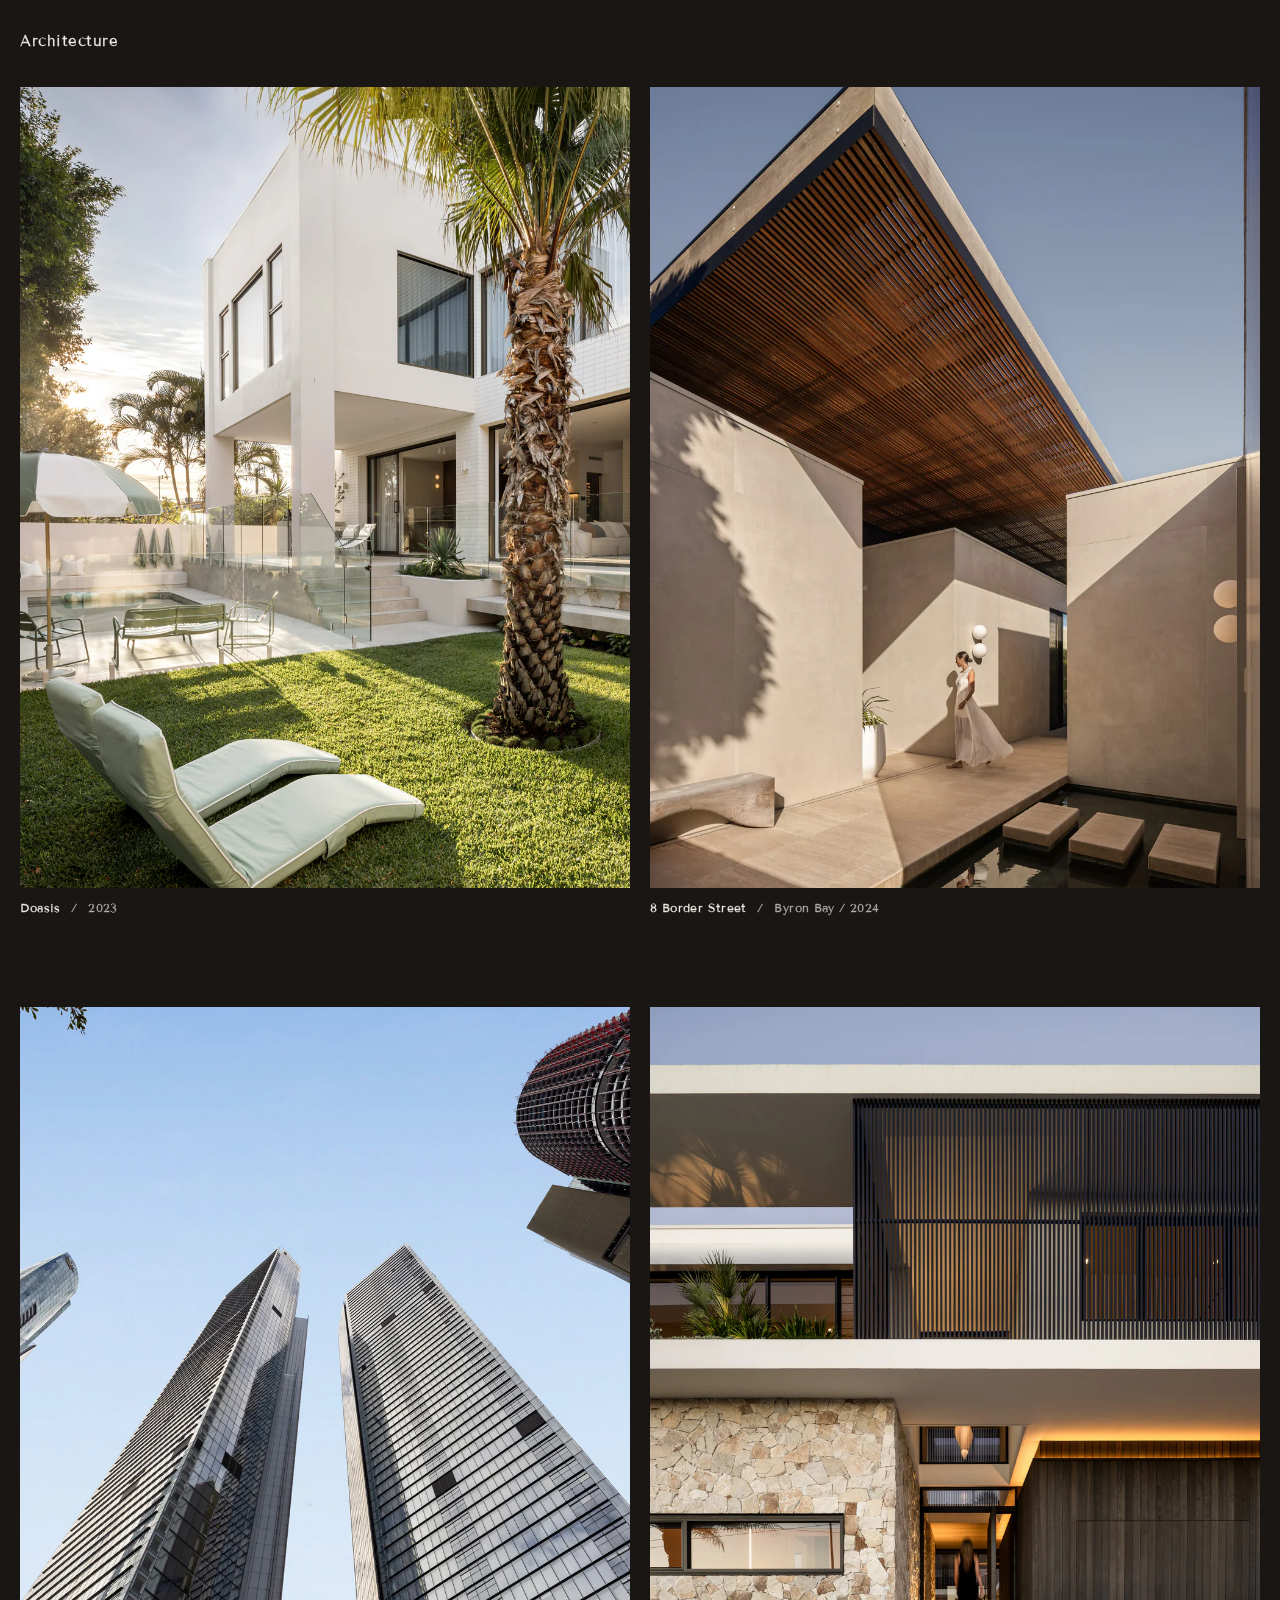
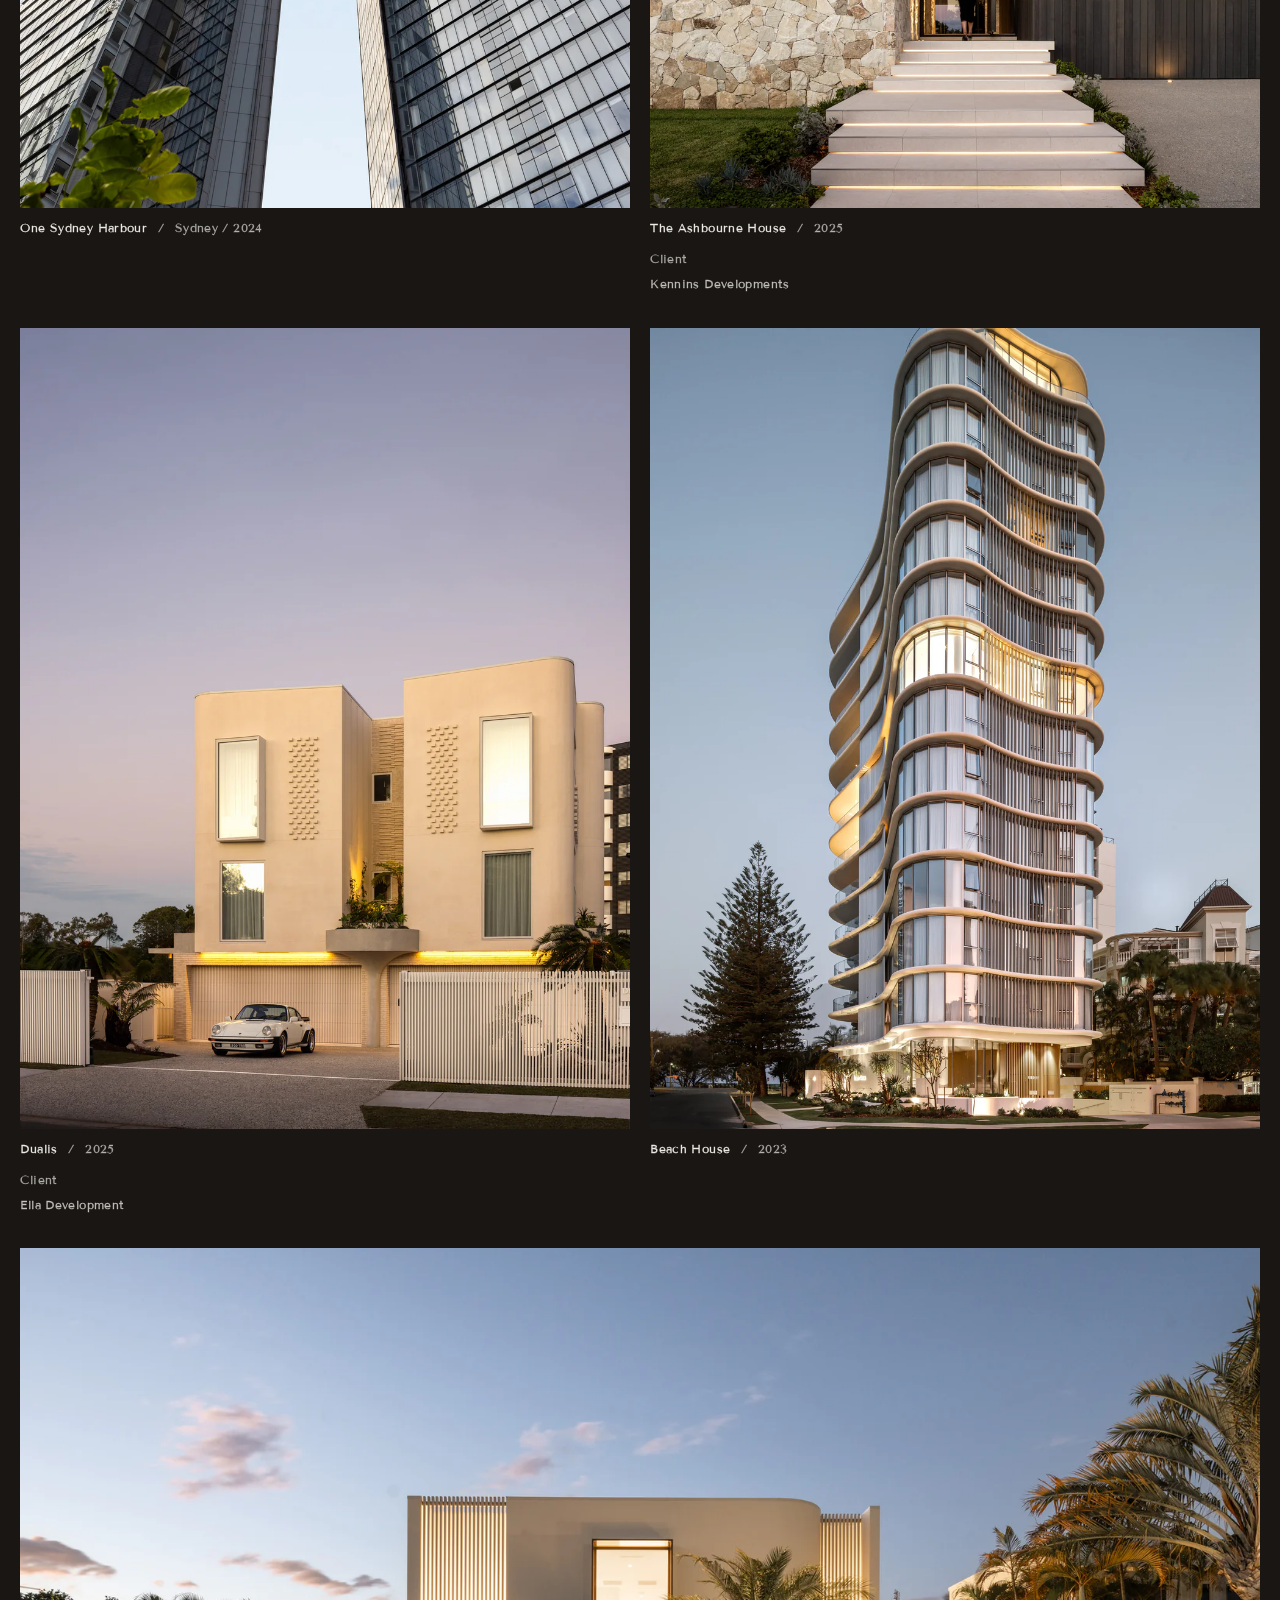
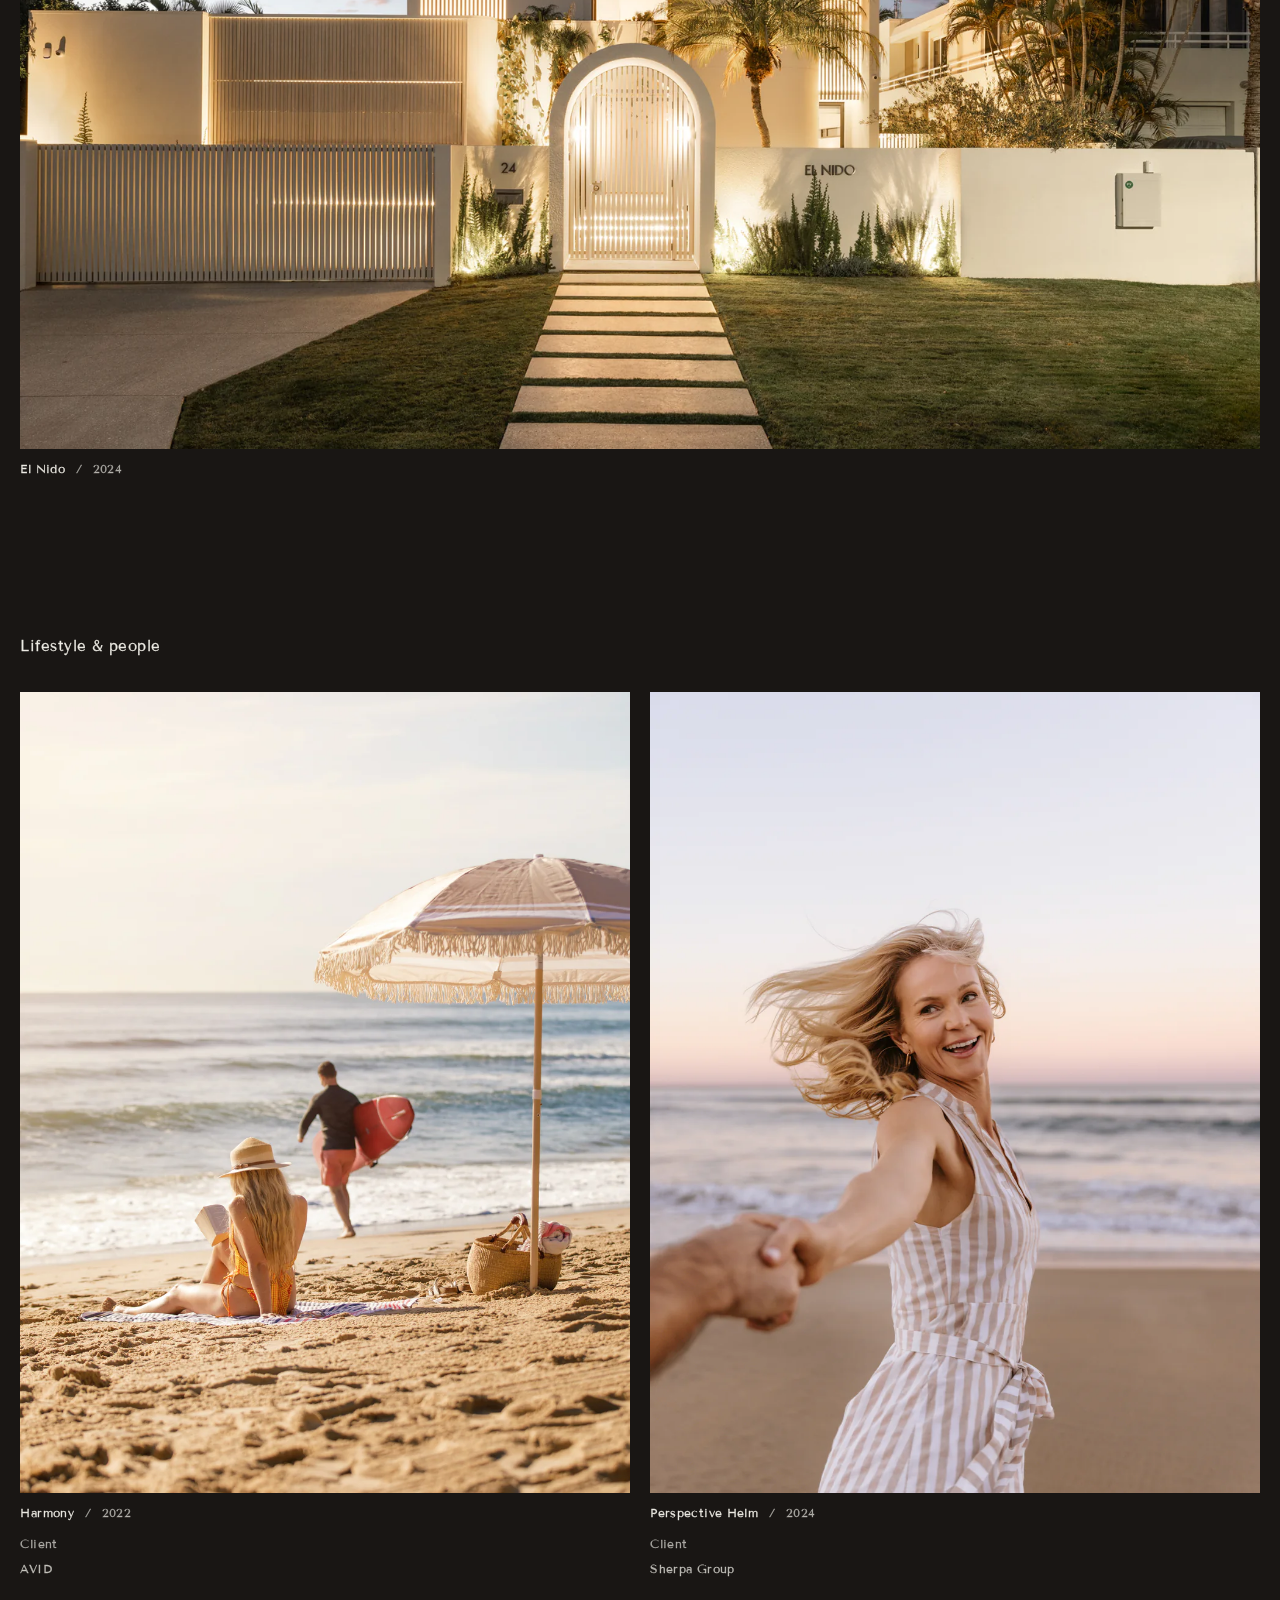
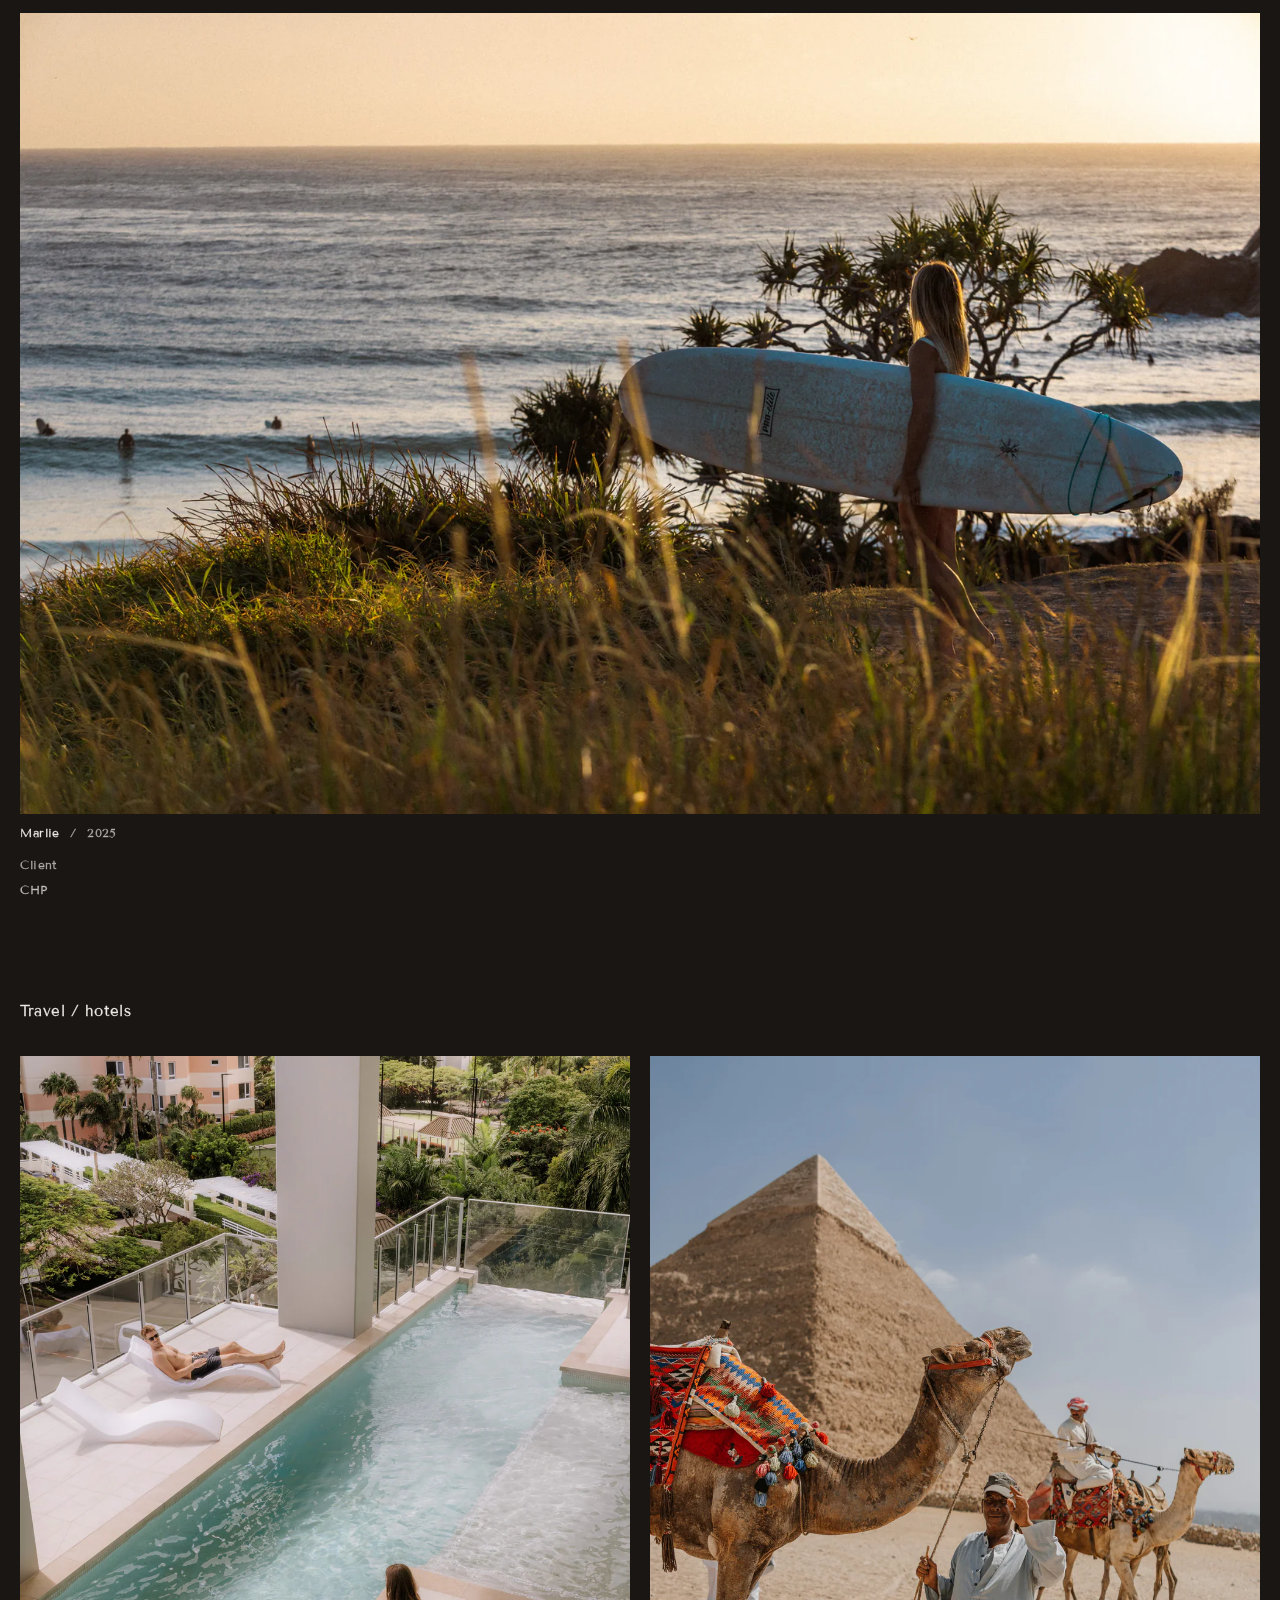
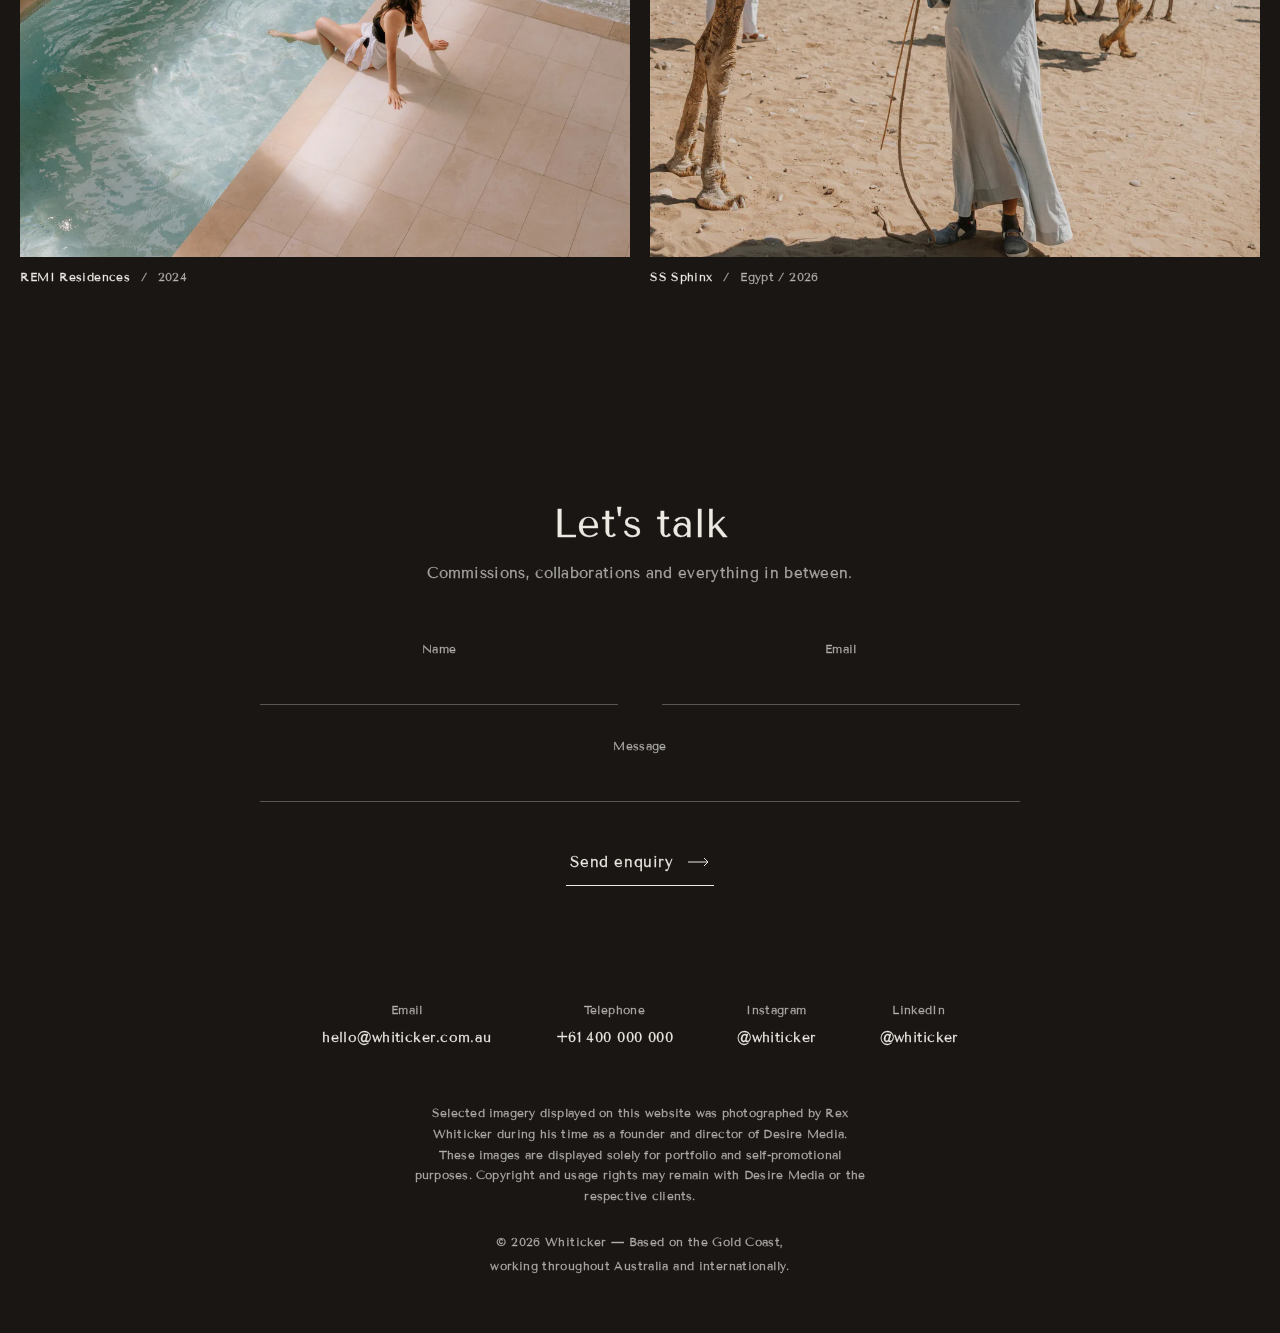
==== commit 5c9eaf7e: "Match the homepage tiles for Dualis and One Sydney Harbour to their new leads Dualis is now a portra" ====
--- a/index.html
+++ b/index.html
@@ -182,12 +182,12 @@
 
 	<section class="row">
 		<figure class="frame">
-			<a class="frame__media" href="projects/#one-sydney-harbour" style="--pos:50% 40%">
-				<img src="images/work/one-sydney-harbour/03-1600.webp"
-					srcset="images/work/one-sydney-harbour/03-1000.webp 1000w, images/work/one-sydney-harbour/03-1600.webp 1600w"
-					sizes="(max-width: 768px) 130vw, 50vw"
-					width="1627" height="3000"
-					alt="The twin glass towers seen from the park below"
+			<a class="frame__media" href="projects/#one-sydney-harbour" style="--pos:50% 50%">
+				<img src="images/work/one-sydney-harbour/01-1600.webp"
+					srcset="images/work/one-sydney-harbour/01-1000.webp 1000w, images/work/one-sydney-harbour/01-1600.webp 1600w"
+					sizes="(max-width: 768px) 130vw, 50vw"
+					width="2001" height="3000"
+					alt="Looking up between the two glass towers into a clear sky"
 					loading="lazy" decoding="async" draggable="false">
 				<p class="frame__note">Two towers, one line of light</p>
 			</a>
@@ -214,14 +214,14 @@
 		</figure>
 	</section>
 
-	<section class="row row--wide">
-		<figure class="frame">
-			<a class="frame__media" href="projects/#dualis" style="--pos:50% 55%">
-				<img src="images/work/dualis/01-1600.webp"
-					srcset="images/work/dualis/01-1000.webp 1000w, images/work/dualis/01-1600.webp 1600w, images/work/dualis/01-2400.webp 2400w"
-					sizes="(max-width: 768px) 290vw, 100vw"
-					width="3000" height="2001"
-					alt="Twin rendered townhouses lit at dusk, a classic car in the driveway"
+	<section class="row">
+		<figure class="frame">
+			<a class="frame__media" href="projects/#dualis" style="--pos:50% 72%">
+				<img src="images/work/dualis/02-1600.webp"
+					srcset="images/work/dualis/02-1000.webp 1000w, images/work/dualis/02-1600.webp 1600w"
+					sizes="(max-width: 768px) 130vw, 50vw"
+					width="2001" height="3000"
+					alt="The twin townhouses under a lilac evening sky"
 					loading="lazy" decoding="async" draggable="false">
 				<p class="frame__note">A pair, lit for evening</p>
 			</a>
@@ -232,9 +232,6 @@
 				</dl>
 			</figcaption>
 		</figure>
-	</section>
-
-	<section class="row">
 		<figure class="frame">
 			<a class="frame__media" href="projects/#beach-house" style="--pos:50% 45%">
 				<img src="images/work/beach-house/11-1600.webp"
@@ -249,13 +246,16 @@
 				<p class="frame__line"><span class="frame__project">Beach House</span><span class="frame__meta">2023</span></p>
 			</figcaption>
 		</figure>
-		<figure class="frame">
-			<a class="frame__media" href="projects/#el-nido" style="--pos:50% 60%">
-				<img src="images/work/el-nido/13-1600.webp"
-					srcset="images/work/el-nido/13-1000.webp 1000w, images/work/el-nido/13-1600.webp 1600w"
-					sizes="(max-width: 768px) 130vw, 50vw"
-					width="2001" height="3000"
-					alt="Arched entry in white render lit at dusk beneath palms"
+	</section>
+
+	<section class="row row--wide">
+		<figure class="frame">
+			<a class="frame__media" href="projects/#el-nido" style="--pos:50% 62%">
+				<img src="images/work/el-nido/10-1600.webp"
+					srcset="images/work/el-nido/10-1000.webp 1000w, images/work/el-nido/10-1600.webp 1600w, images/work/el-nido/10-2400.webp 2400w"
+					sizes="(max-width: 768px) 290vw, 100vw"
+					width="3000" height="2001"
+					alt="Front path leading to the arched entry at dusk"
 					loading="lazy" decoding="async" draggable="false">
 				<p class="frame__note">An arch to come home through</p>
 			</a>
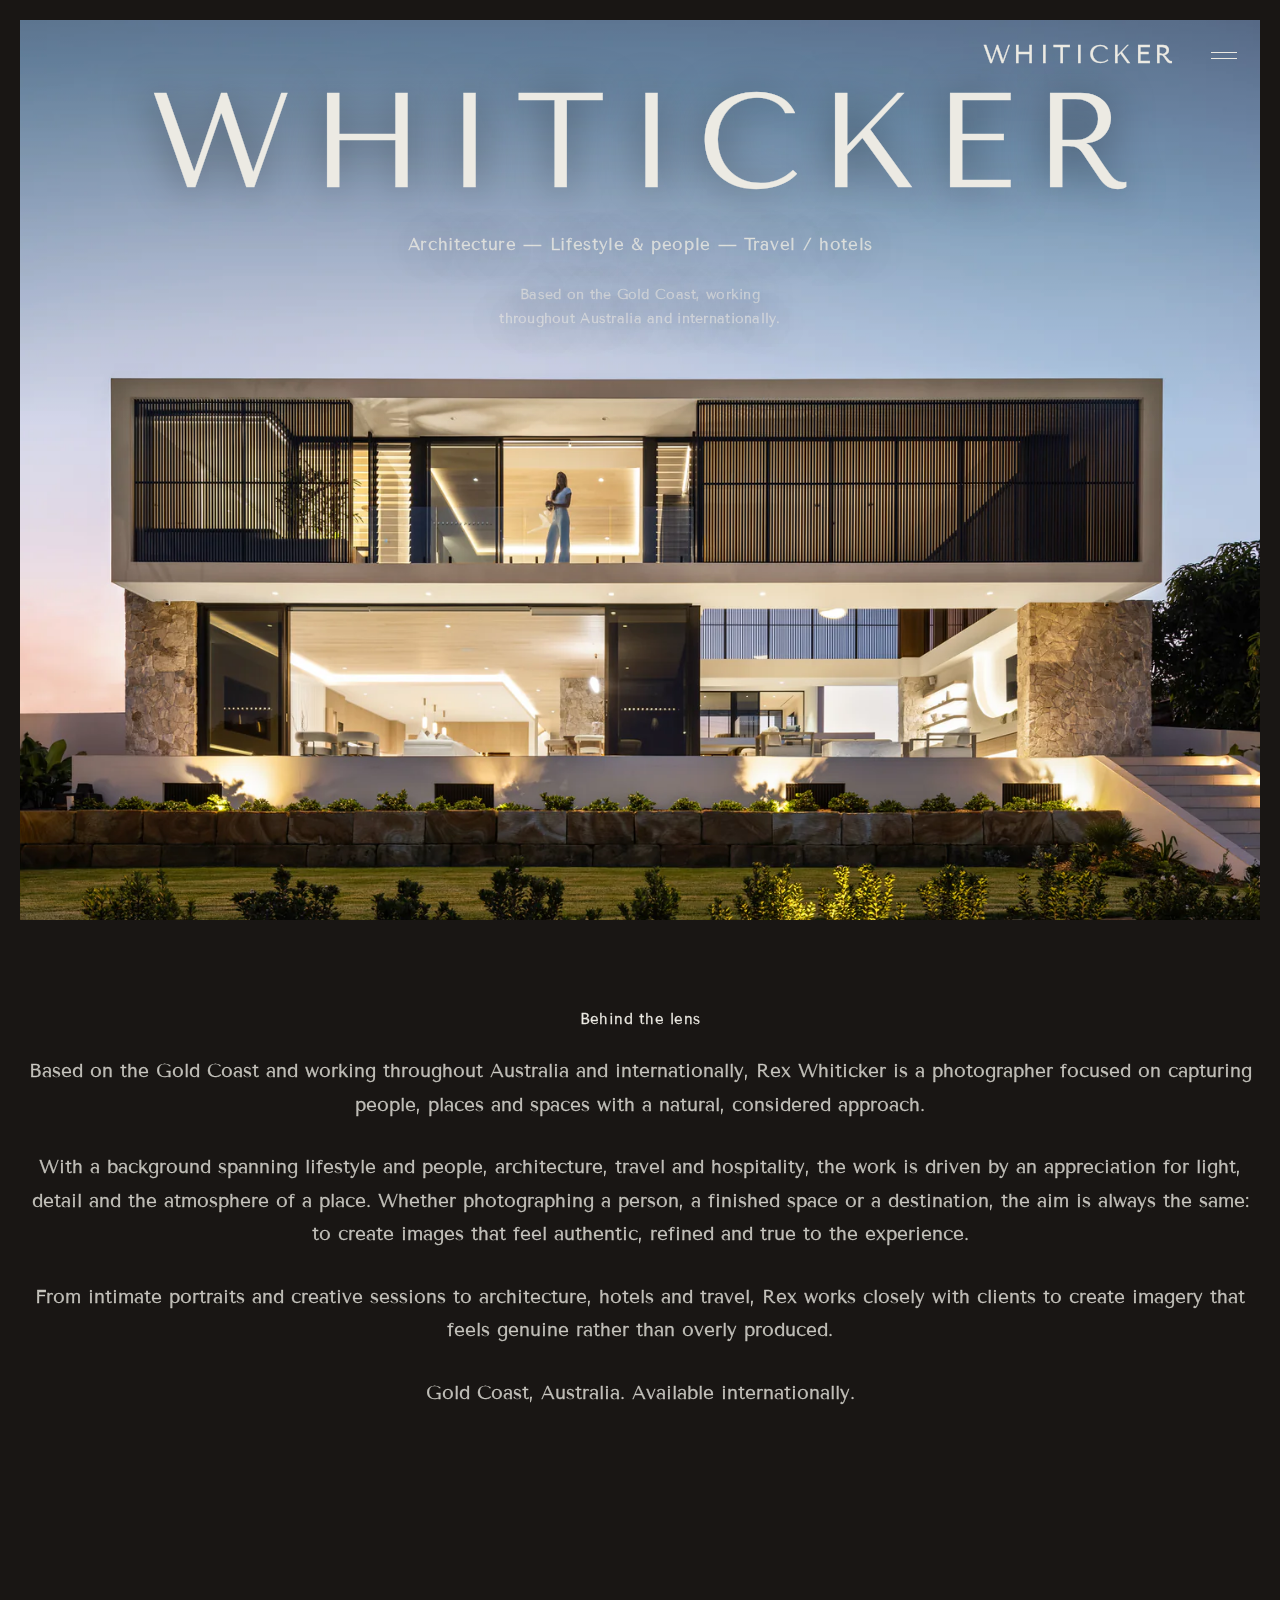
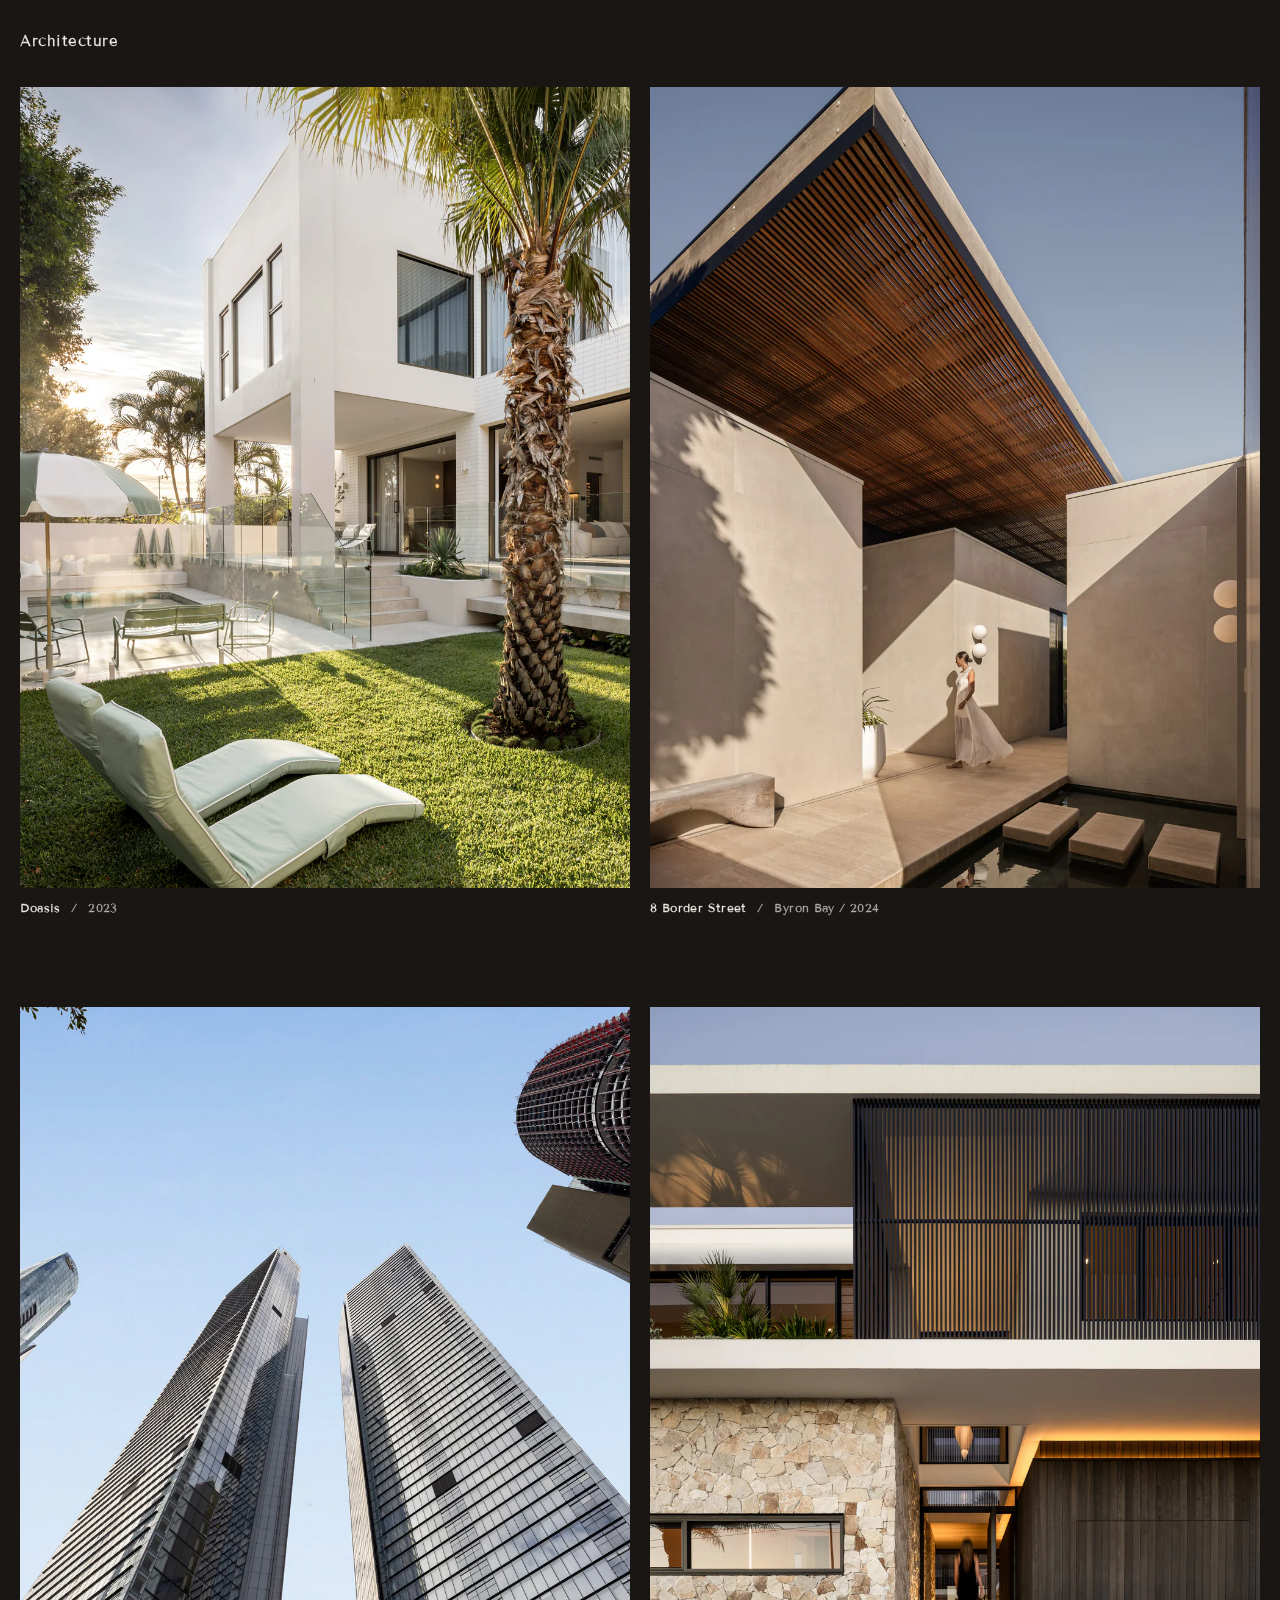
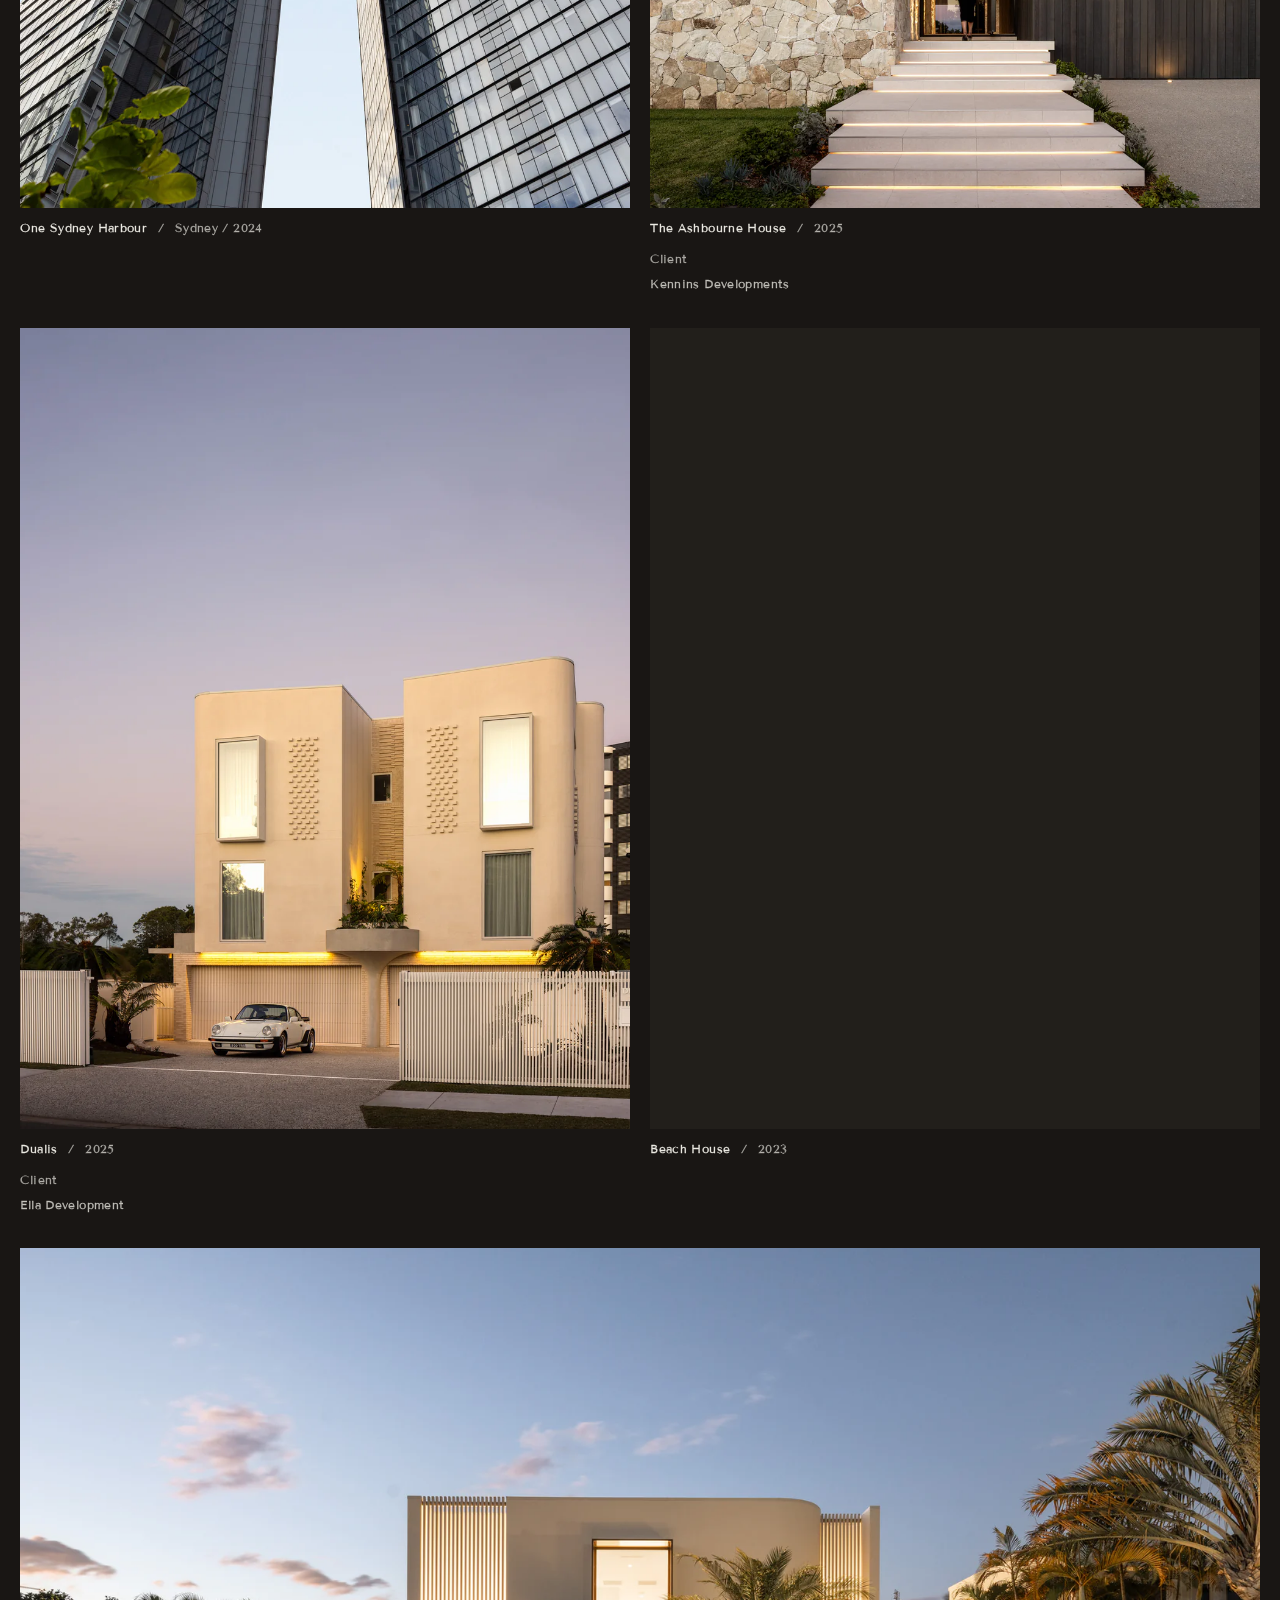
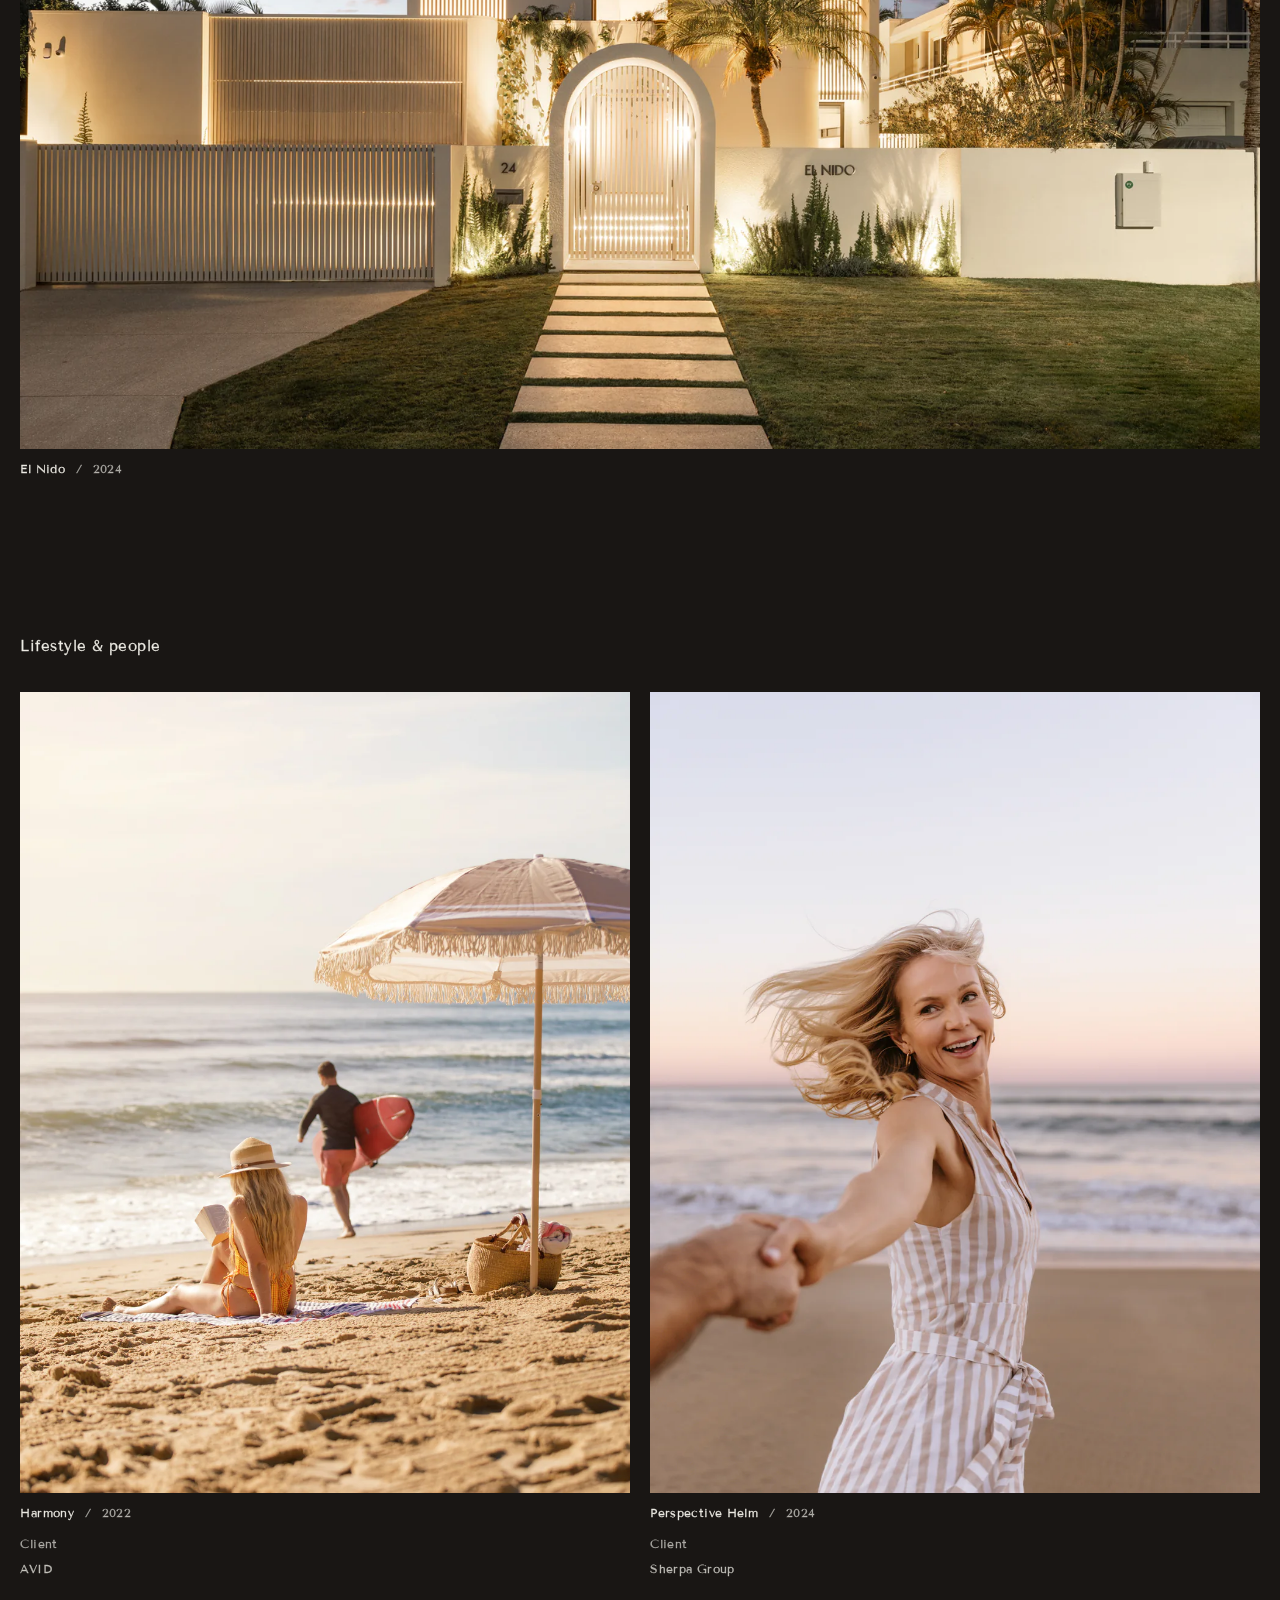
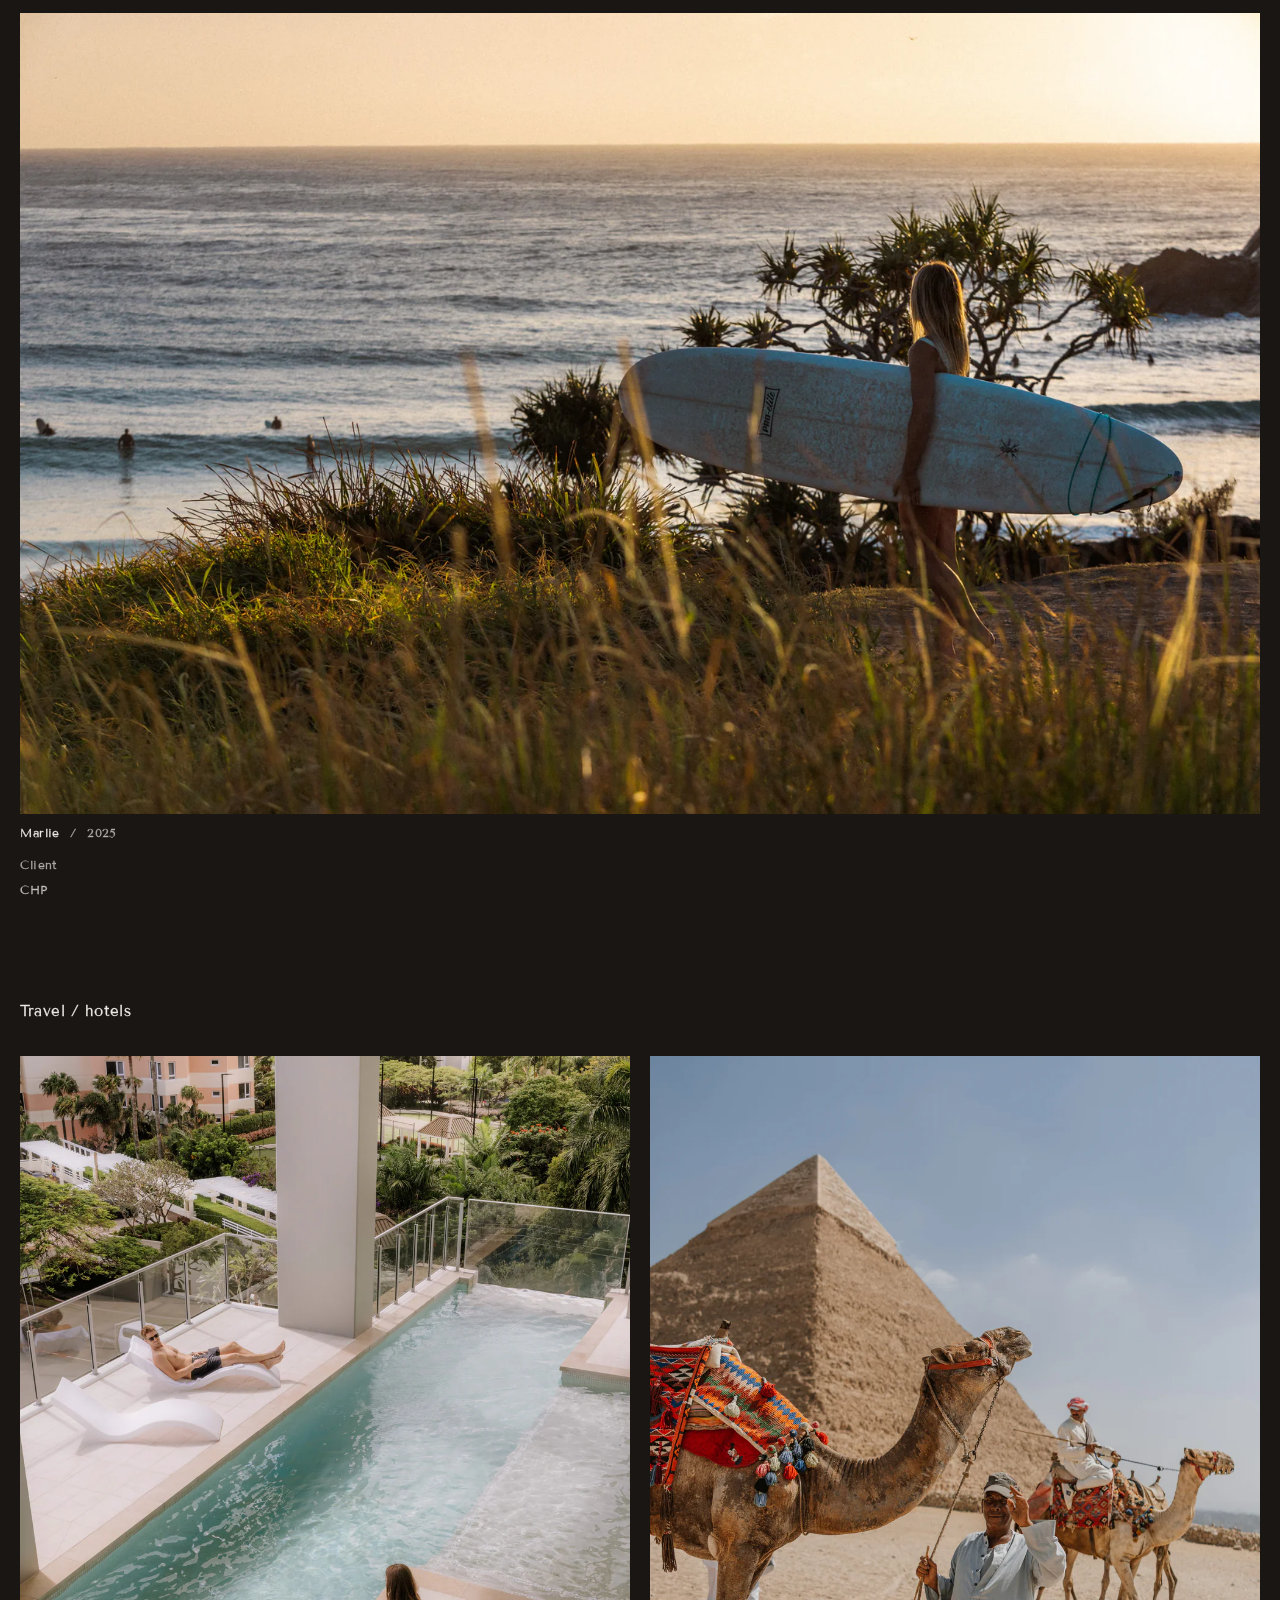
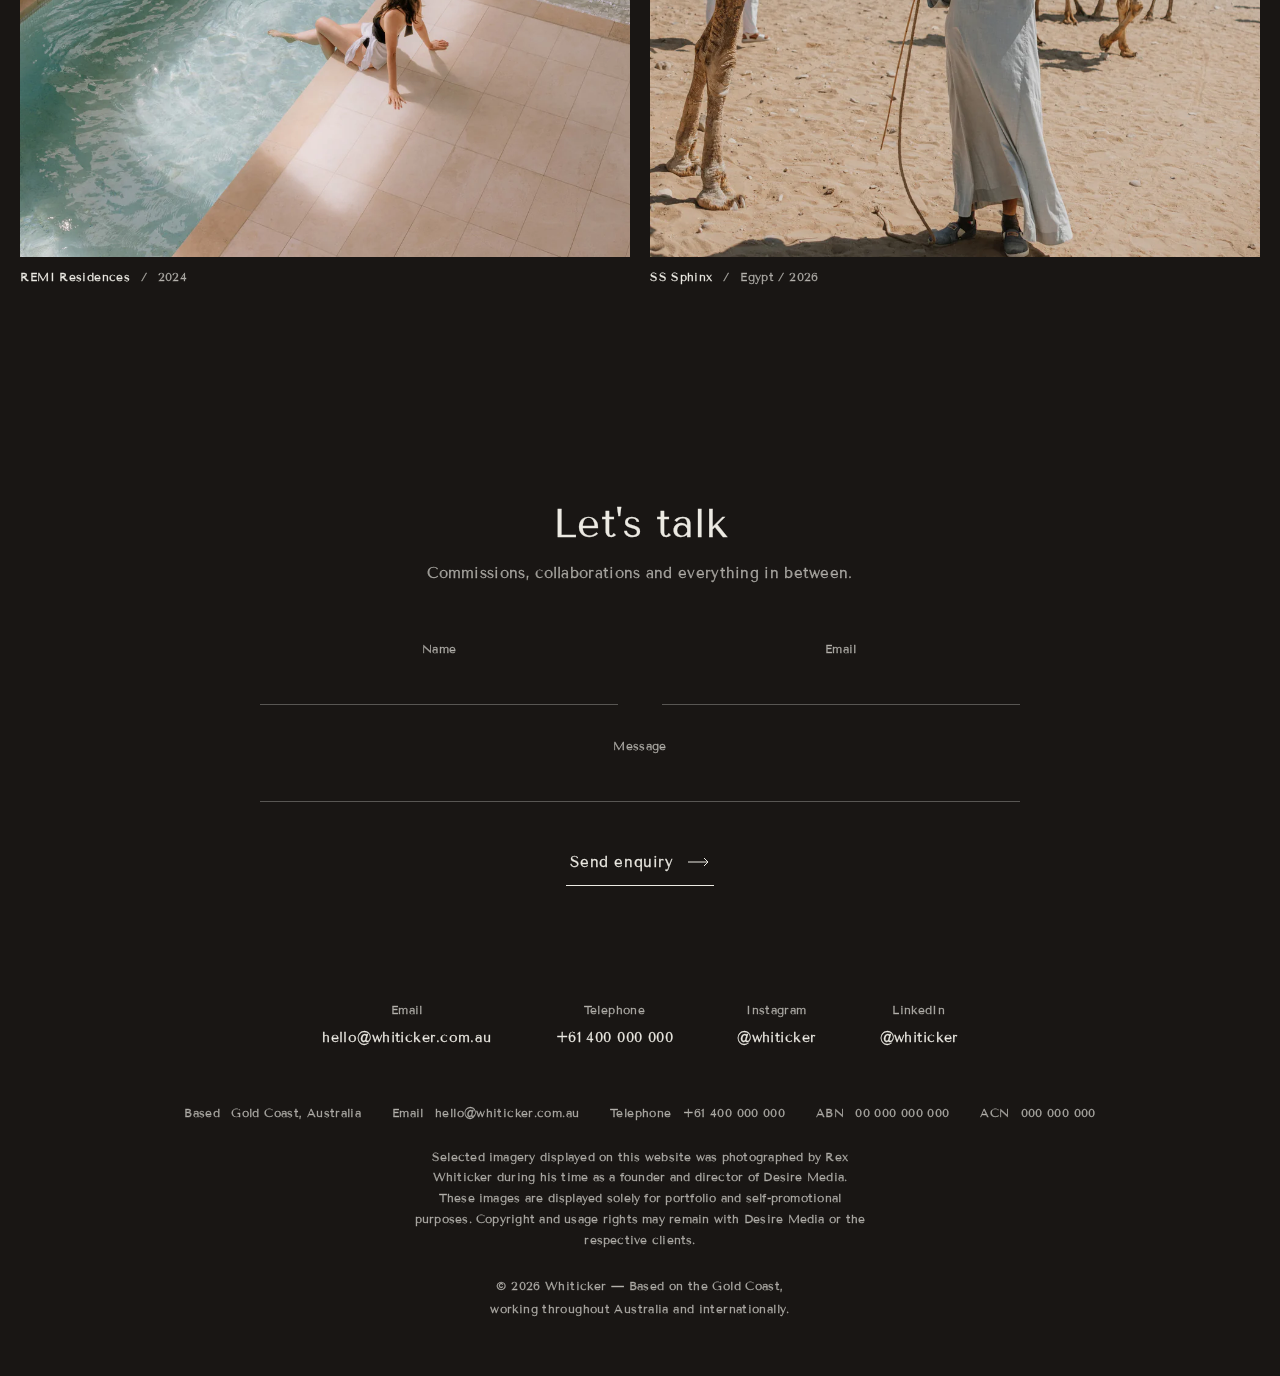
==== commit ef11b7d7: "Split the menu into photo and details, add business details to the footer Desktop menu: left half sh" ====
--- a/index.html
+++ b/index.html
@@ -65,32 +65,36 @@
 </header>
 
 <!-- ==========================================================================
-	 NAV OVERLAY — blurred fullscreen, perfectly centred. Deliberately
-	 unnumbered: the chapter numerals live in the page, not the menu.
+	 NAV — a 50/50 split. Left: one of Rex's photographs, a different one each
+	 time it opens (main.js picks it; the img has no src until then). Right:
+	 the menu and the business details, hung from the right edge under the
+	 toggle. Phones drop the photograph and spread the panel down the screen.
 	 ========================================================================== -->
 <nav id="site-nav" class="nav-overlay" aria-hidden="true">
-	<div class="nav-overlay__inner">
-		<!-- Nav order mirrors the page, so it matches the chapter numbering -->
+	<div class="nav-overlay__media" aria-hidden="true">
+		<img alt="" decoding="async" draggable="false">
+		<p class="nav-overlay__caption"></p>
+	</div>
+
+	<div class="nav-overlay__panel">
 		<ul class="nav-list">
 			<li style="--i:0"><a href="#behind-the-lens">About</a></li>
 			<li style="--i:1"><a href="projects/">Projects</a></li>
 			<li style="--i:2"><a href="#contact">Contact</a></li>
 		</ul>
 
-		<a
-			class="nav-ig"
-			href="https://www.instagram.com/"
-			target="_blank"
-			rel="noopener noreferrer"
-			aria-label="Instagram">
-			<svg viewBox="0 0 24 24" width="24" height="24" aria-hidden="true" focusable="false">
-				<rect x="2.5" y="2.5" width="19" height="19" rx="5.25"
-					fill="none" stroke="currentColor" stroke-width="1.3"/>
-				<circle cx="12" cy="12" r="4.6"
-					fill="none" stroke="currentColor" stroke-width="1.3"/>
-				<circle cx="17.6" cy="6.4" r="1.15" fill="currentColor"/>
-			</svg>
-		</a>
+		<!-- PLACEHOLDER business details: email, phone, handles, ABN and ACN.
+	     Replace with Rex's real ones here, in the footer and in the contact
+	     section, on both pages. -->
+		<dl class="biz nav-biz">
+			<div class="biz__item"><dt>Email</dt><dd><a href="mailto:hello@whiticker.com.au">hello@whiticker.com.au</a></dd></div>
+			<div class="biz__item"><dt>Telephone</dt><dd><a href="tel:+61400000000">+61 400 000 000</a></dd></div>
+			<div class="biz__item"><dt>Instagram</dt><dd><a href="https://www.instagram.com/" target="_blank" rel="noopener noreferrer">@whiticker</a></dd></div>
+			<div class="biz__item"><dt>LinkedIn</dt><dd><a href="https://www.linkedin.com/" target="_blank" rel="noopener noreferrer">@whiticker</a></dd></div>
+			<div class="biz__item"><dt>Based</dt><dd>Gold Coast, Australia</dd></div>
+			<div class="biz__item"><dt>ABN</dt><dd>00 000 000 000</dd></div>
+			<div class="biz__item"><dt>ACN</dt><dd>000 000 000</dd></div>
+		</dl>
 	</div>
 </nav>
 
@@ -412,6 +416,13 @@
 		     The disclaimer is Rex's wording, supplied for legal reasons: keep
 		     it verbatim on every page that shows the photographs. -->
 		<footer class="foot">
+			<dl class="biz foot__biz">
+				<div class="biz__item"><dt>Based</dt><dd>Gold Coast, Australia</dd></div>
+				<div class="biz__item"><dt>Email</dt><dd><a href="mailto:hello@whiticker.com.au">hello@whiticker.com.au</a></dd></div>
+				<div class="biz__item"><dt>Telephone</dt><dd><a href="tel:+61400000000">+61 400 000 000</a></dd></div>
+				<div class="biz__item"><dt>ABN</dt><dd>00 000 000 000</dd></div>
+				<div class="biz__item"><dt>ACN</dt><dd>000 000 000</dd></div>
+			</dl>
 			<p class="foot__disclaimer">Selected imagery displayed on this website was photographed by Rex Whiticker during his time as a founder and director of Desire Media. These images are displayed solely for portfolio and self-promotional purposes. Copyright and usage rights may remain with Desire Media or the respective clients.</p>
 			<p class="contact__colophon">© 2026 Whiticker — Based on the Gold Coast, working throughout Australia and internationally.</p>
 		</footer>
--- a/style.css
+++ b/style.css
@@ -162,6 +162,9 @@
 
 body.past-hero .brand { pointer-events: auto; }
 
+/* With the menu open the name always shows, even over the hero */
+body.nav-open .brand { opacity: 1; pointer-events: auto; }
+
 
 /* ==========================================================================
    04  NAV TOGGLE — two bars that rotate into an X
@@ -216,11 +219,8 @@
 	inset: 0;
 	z-index: 110;
 	display: grid;
-	place-items: center;
-
-	background: rgba(25, 22, 20, 0.55);   /* matches the softened ground */
-	-webkit-backdrop-filter: blur(28px) saturate(120%);
-	backdrop-filter: blur(28px) saturate(120%);
+	grid-template-columns: 1fr 1fr;
+	background: var(--bg);
 
 	/* visibility (not opacity alone) keeps links out of the tab order */
 	opacity: 0;
@@ -240,27 +240,71 @@
 		visibility 0s linear 0s;
 }
 
-.nav-overlay__inner {
+/* Left half — a photograph, swapped for another each time the menu opens */
+.nav-overlay__media {
+	position: relative;
+	overflow: hidden;
+	background: var(--bg-raise);
+}
+
+.nav-overlay__media img {
+	position: absolute;
+	inset: 0;
+	width: 100%;
+	height: 100%;
+	object-fit: cover;
+	opacity: 0;
+	transform: scale(1.04);
+	transition:
+		opacity   0.9s var(--ease),
+		transform var(--dur-slow) var(--ease);
+	-webkit-user-drag: none;
+	-webkit-touch-callout: none;
+	user-select: none;
+}
+
+.nav-overlay__caption {
+	position: absolute;
+	left: var(--edge);
+	bottom: var(--edge);
+	font-size: var(--credit-size);
+	letter-spacing: var(--track-wide);
+	color: var(--ink);
+	text-shadow: 0 1px 18px rgba(0, 0, 0, 0.6);
+	opacity: 0;
+	transition: opacity var(--dur) var(--ease);
+}
+
+body.nav-open .nav-overlay__media.is-in img { opacity: 1; transform: none; }
+body.nav-open .nav-overlay__media.is-in .nav-overlay__caption {
+	opacity: 1;
+	transition-delay: 0.35s;
+}
+
+/* Right half — menu then details, flush right under the toggle */
+.nav-overlay__panel {
 	display: flex;
 	flex-direction: column;
-	align-items: center;
 	justify-content: center;
-	text-align: center;
-	padding: var(--gutter);
+	align-items: flex-end;
+	gap: clamp(48px, 9vh, 96px);
+	padding: calc(var(--edge) + 72px) var(--gutter) var(--edge);
+	text-align: right;
+	overflow-y: auto;
 }
 
 .nav-list {
 	display: flex;
 	flex-direction: column;
-	align-items: center;
-	gap: clamp(0.55rem, 1.6vh, 1.1rem);
+	align-items: flex-end;
+	gap: clamp(0.35rem, 1.1vh, 0.8rem);
 }
 
 .nav-list a {
 	display: inline-block;
 	font-size: var(--nav-size);
-	letter-spacing: 0.04em;
-	line-height: 1.3;
+	letter-spacing: 0.02em;
+	line-height: 1.2;
 	color: var(--ink);
 
 	opacity: 0;
@@ -282,27 +326,37 @@
 	.nav-list a:hover { opacity: 1; }
 }
 
-.nav-ig {
-	display: inline-grid;
-	place-items: center;
-	margin-top: clamp(28px, 5vh, 60px);
-	color: var(--ink);
+/* Business details — the same set as the footer, one size and one colour */
+.biz {
+	font-size: var(--credit-size);
+	letter-spacing: var(--track-wide);
+	line-height: 1.6;
+}
+
+.biz__item { display: flex; gap: 0.9em; }
+
+.biz a { transition: opacity var(--dur) var(--ease); }
+.biz a:hover { opacity: var(--hover-alpha); }
+
+.nav-biz {
+	display: flex;
+	flex-direction: column;
+	align-items: flex-end;
+	gap: 0.55em;
+	color: var(--ink-soft);
 
 	opacity: 0;
 	transform: translateY(18px);
 	transition:
 		opacity   0.7s var(--ease),
-		transform 0.7s var(--ease),
-		color     var(--dur) var(--ease);
-}
-
-body.nav-open .nav-ig {
+		transform 0.7s var(--ease);
+}
+
+body.nav-open .nav-biz {
 	opacity: 1;
 	transform: translateY(0);
-	transition-delay: 340ms;
-}
-
-.nav-ig:hover { color: var(--ink-dim); }
+	transition-delay: 320ms;
+}
 
 
 /* ==========================================================================
@@ -796,6 +850,20 @@
 .contact__item dd a { transition: opacity var(--dur) var(--ease); }
 .contact__item dd a:hover { opacity: var(--hover-alpha); }
 
+/* Business details, one centred row above the disclaimer */
+.foot__biz {
+	display: flex;
+	flex-wrap: wrap;
+	justify-content: center;
+	gap: 0.4em clamp(20px, 2.4vw, 40px);
+	max-width: 1240px;
+	margin: clamp(36px, 6vh, 72px) auto 0;
+	padding: 0 var(--inset);
+	color: var(--ink-quiet);
+}
+
+.foot__biz + .foot__disclaimer { margin-top: clamp(18px, 2.6vh, 28px); }
+
 /* Rex's legal disclaimer, verbatim: quiet, but sized to stay genuinely
    readable.
    --ink-quiet on --bg is about 6.5:1, comfortably past WCAG AA. */
@@ -847,41 +915,33 @@
 	scroll-margin-top: clamp(24px, 6vh, 64px);
 }
 
+/* Every line of a project header — labels, values, Rex's credit — is set
+   alike: one size, one colour, one tracking. Only the title differs, and
+   only by being slightly bigger. */
 .project__head {
 	padding: clamp(40px, 7vh, 90px) var(--inset) clamp(18px, 2.6vh, 34px);
-}
-
-.project__title {
-	font-size: var(--chapter-size);
-	font-weight: 400;
-	letter-spacing: var(--track-wide);
-	line-height: 1;
-	color: var(--ink);
-}
-
-.project__specs {
-	display: flex;
-	flex-wrap: wrap;
-	gap: 0.6em clamp(20px, 2.4vw, 40px);
-	margin-top: clamp(12px, 1.6vh, 18px);
 	font-size: var(--credit-size);
 	letter-spacing: var(--track-wide);
-	line-height: 1.5;
+	line-height: 1.6;
+	color: var(--ink);
+}
+
+.project__title {
+	font-size: clamp(0.92rem, 1.05vw, 1.02rem);
+	font-weight: 400;
+	line-height: 1.3;
+}
+
+.project__specs {
+	display: flex;
+	flex-wrap: wrap;
+	gap: 0.4em clamp(20px, 2.4vw, 40px);
+	margin-top: clamp(10px, 1.4vh, 14px);
 }
 
 .project__spec { display: flex; gap: 0.9em; }
-.project__spec dt { color: var(--ink-quiet); }
-.project__spec dd { color: var(--ink-soft); }
-
-/* Rex's short per project credit — sentence case so it reads as a line,
-   not another label */
-.project__credit {
-	margin-top: clamp(10px, 1.4vh, 16px);
-	font-size: clamp(0.72rem, 0.85vw, 0.8rem);
-	letter-spacing: 0.02em;
-	line-height: 1.7;
-	color: var(--ink-quiet);
-}
+
+.project__credit { margin-top: clamp(6px, 1vh, 10px); }
 
 .project__rows {
 	display: flex;
@@ -986,10 +1046,10 @@
    ========================================================================== */
 
 @media (max-width: 768px) {
-	/* Sized so the longest label ("Lifestyle & People") holds a single line —
-	   three clean lines read far better than five wrapped ones */
+	/* Phones: the menu fills the screen, so its links can be large; other
+	   sizes step down to suit the narrow column */
 	:root {
-		--nav-size:  clamp(1.15rem, 5.6vw, 1.9rem);
+		--nav-size:  clamp(1.9rem, 9vw, 2.6rem);
 		--cap-size:  clamp(0.85rem, 3.4vw, 0.95rem);
 		--hero-size: clamp(1.6rem, 11vw, 3.4rem);
 		--tag-size:  clamp(0.78rem, 3.2vw, 0.9rem);
@@ -1075,8 +1135,26 @@
 
 	.brand { letter-spacing: 0.12em; }
 
-	.nav-list { gap: clamp(0.8rem, 2.4vh, 1.4rem); }
-	.nav-list a { letter-spacing: 0.03em; }
+	/* No photograph on a phone: the panel takes the screen, menu at the
+	   top, details at the foot, both flush right under the toggle */
+	.nav-overlay { grid-template-columns: 1fr; }
+	.nav-overlay__media { display: none; }
+
+	.nav-overlay__panel {
+		justify-content: space-between;
+		gap: 48px;
+		padding: calc(var(--edge) + 96px) var(--gutter) calc(var(--edge) + 20px);
+	}
+
+	.nav-list { gap: clamp(0.5rem, 1.8vh, 1rem); }
+	.nav-biz { gap: 0.75em; }
+
+	/* One detail per line on a phone, rather than an uneven wrap */
+	.foot__biz {
+		flex-direction: column;
+		align-items: center;
+		gap: 0.35em;
+	}
 
 	/* Side by side would leave two slivers — stack instead, each image
 	   keeping the full viewport height */
@@ -1105,7 +1183,7 @@
 /* Short landscape viewports — keep the nav from overflowing */
 @media (max-height: 480px) {
 	:root { --nav-size: clamp(1.2rem, 6vh, 2rem); }
-	.nav-ig { margin-top: 20px; }
+	.nav-overlay__panel { justify-content: flex-start; gap: 28px; }
 }
 
 
@@ -1124,7 +1202,8 @@
 	/* Keep fades, drop all movement. The wordmark crossfade stays — opacity
 	   is not a vestibular trigger. */
 	.nav-list a,
-	.nav-ig,
+	.nav-biz,
+	.nav-overlay__media img,
 	.frame img,
 	.plate {
 		transform: none !important;
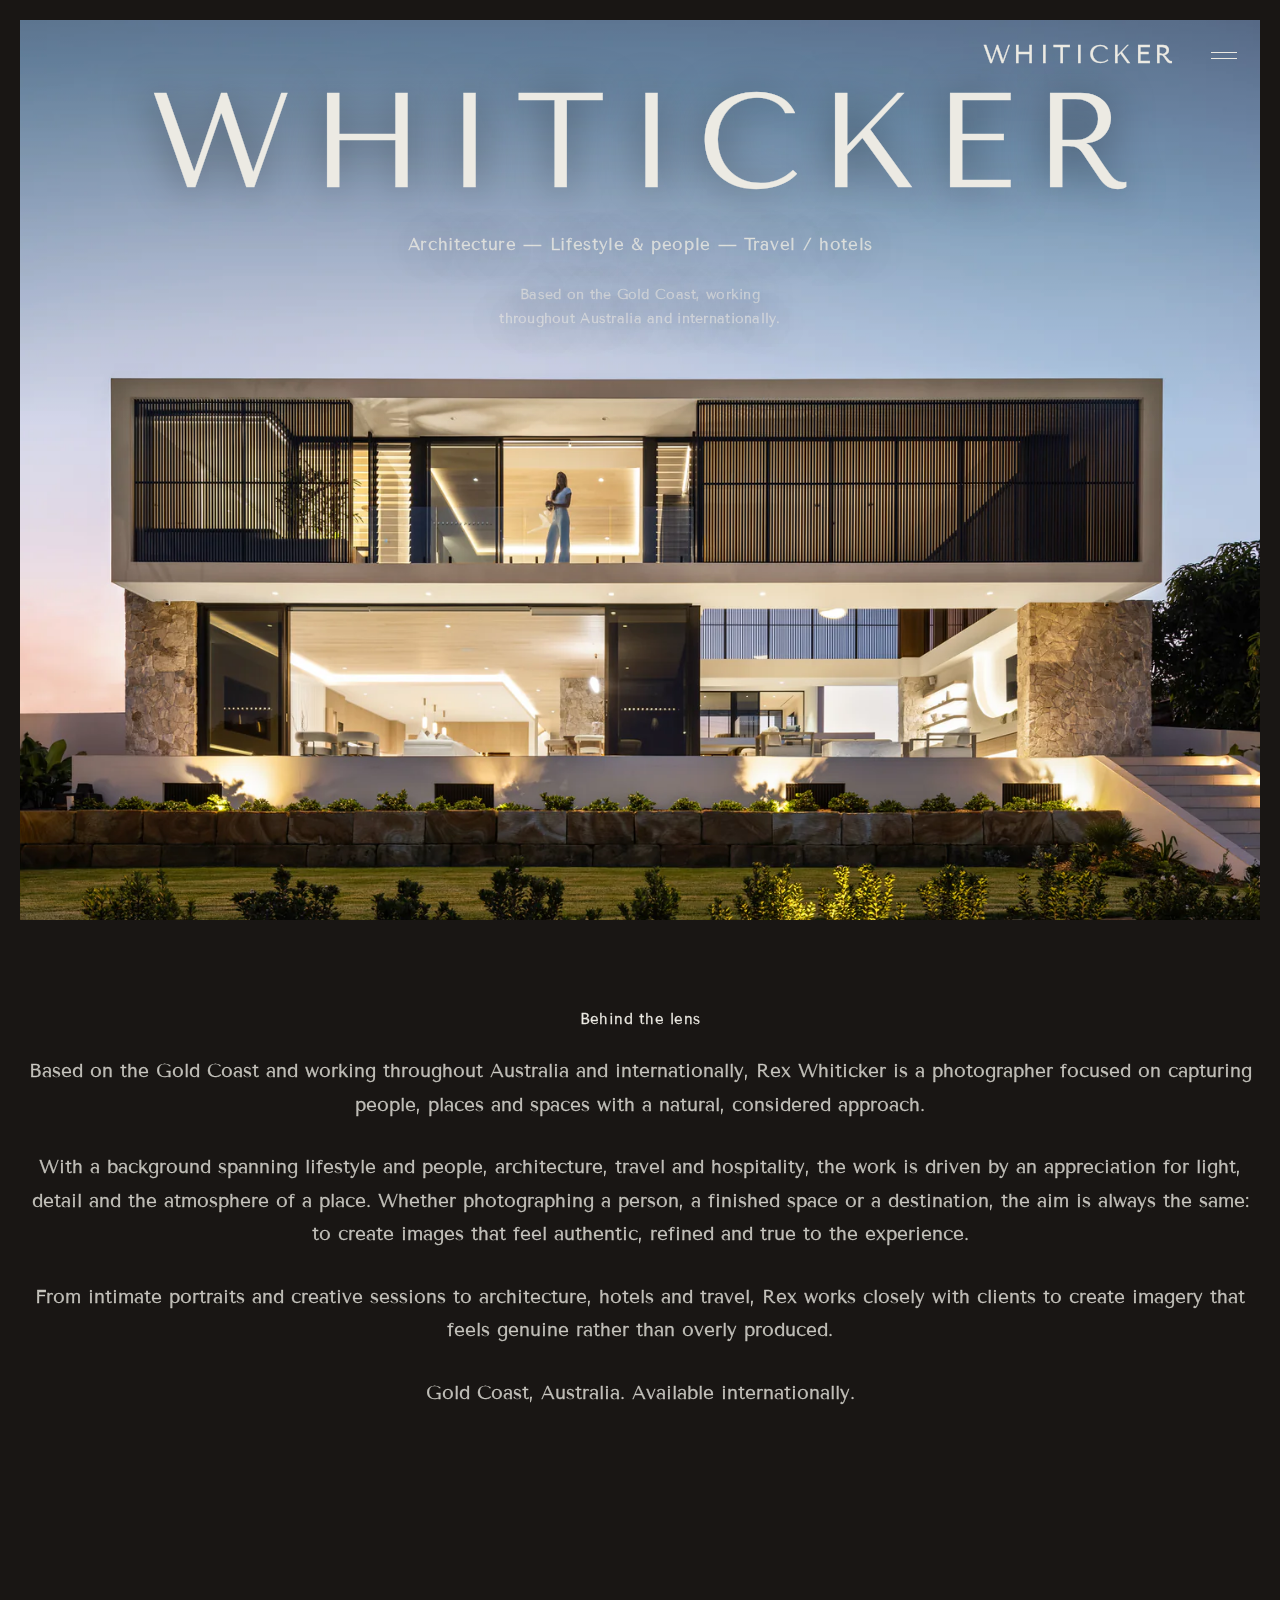
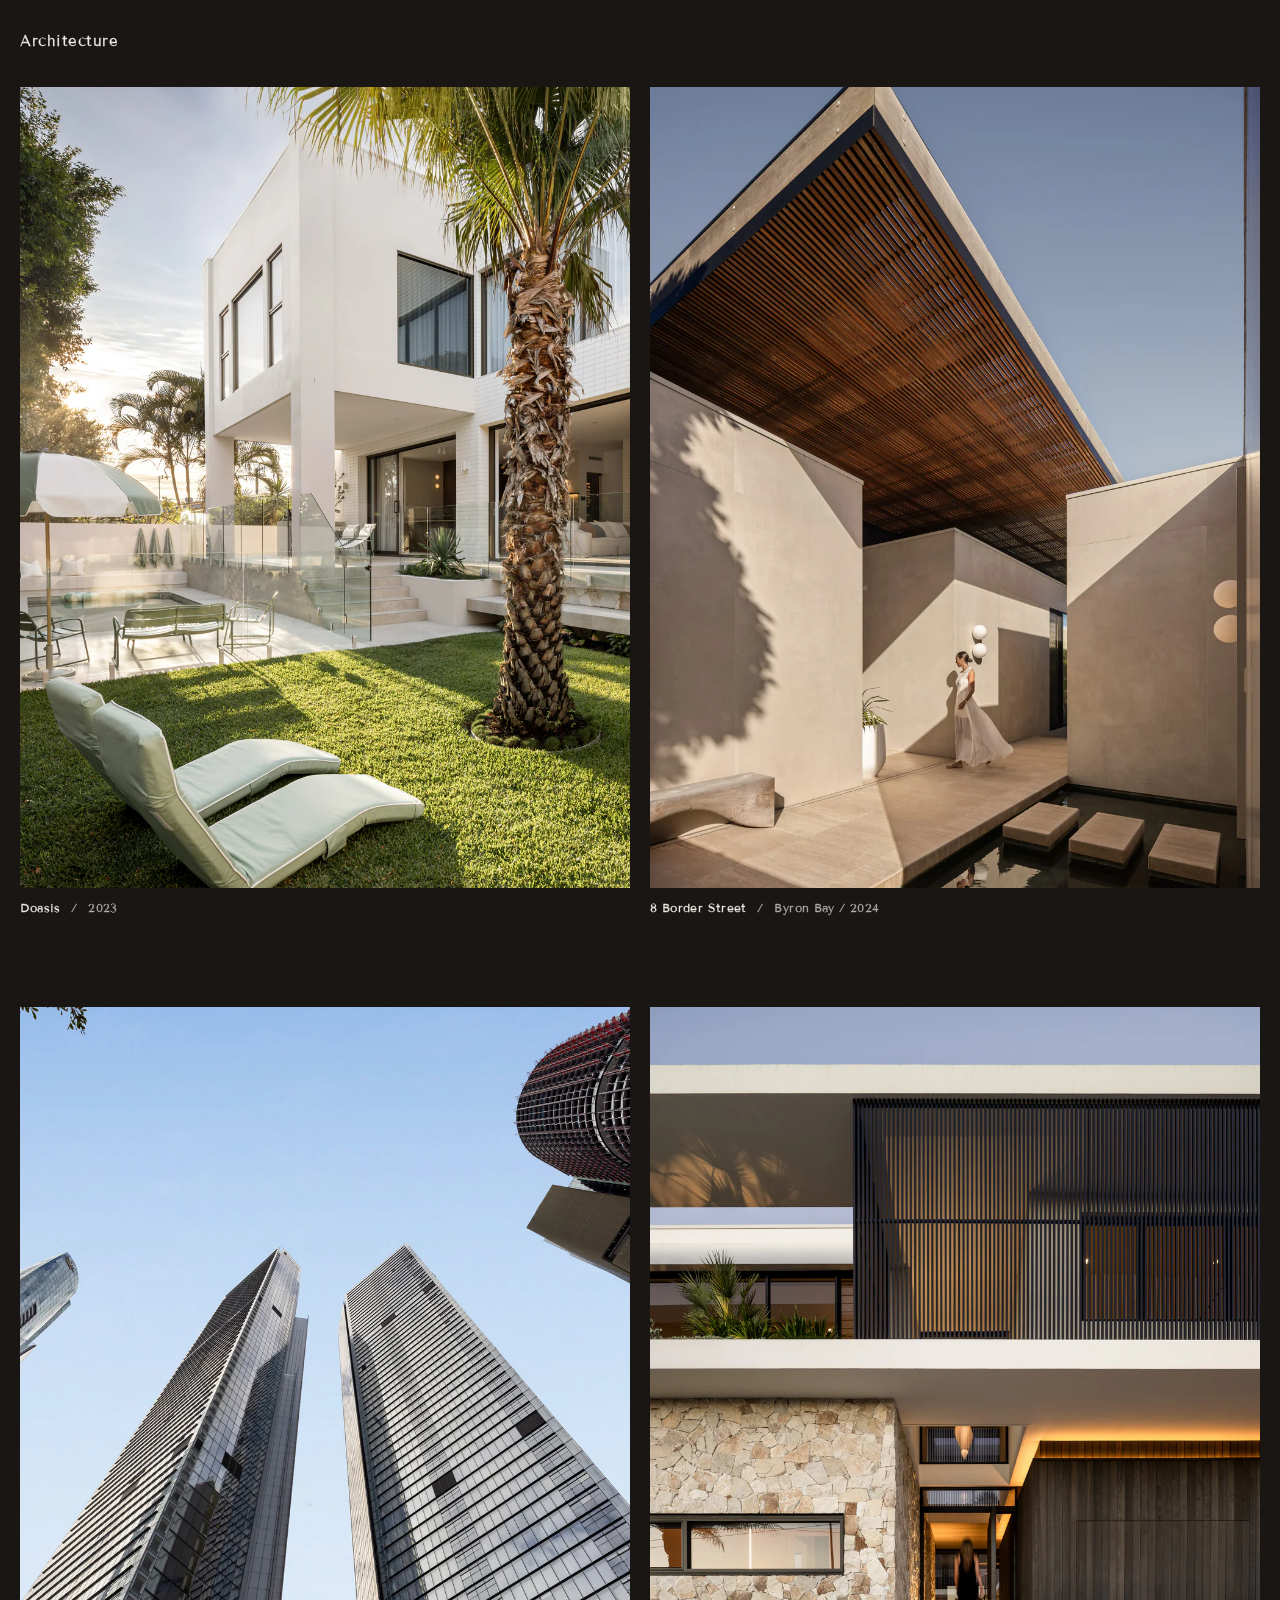
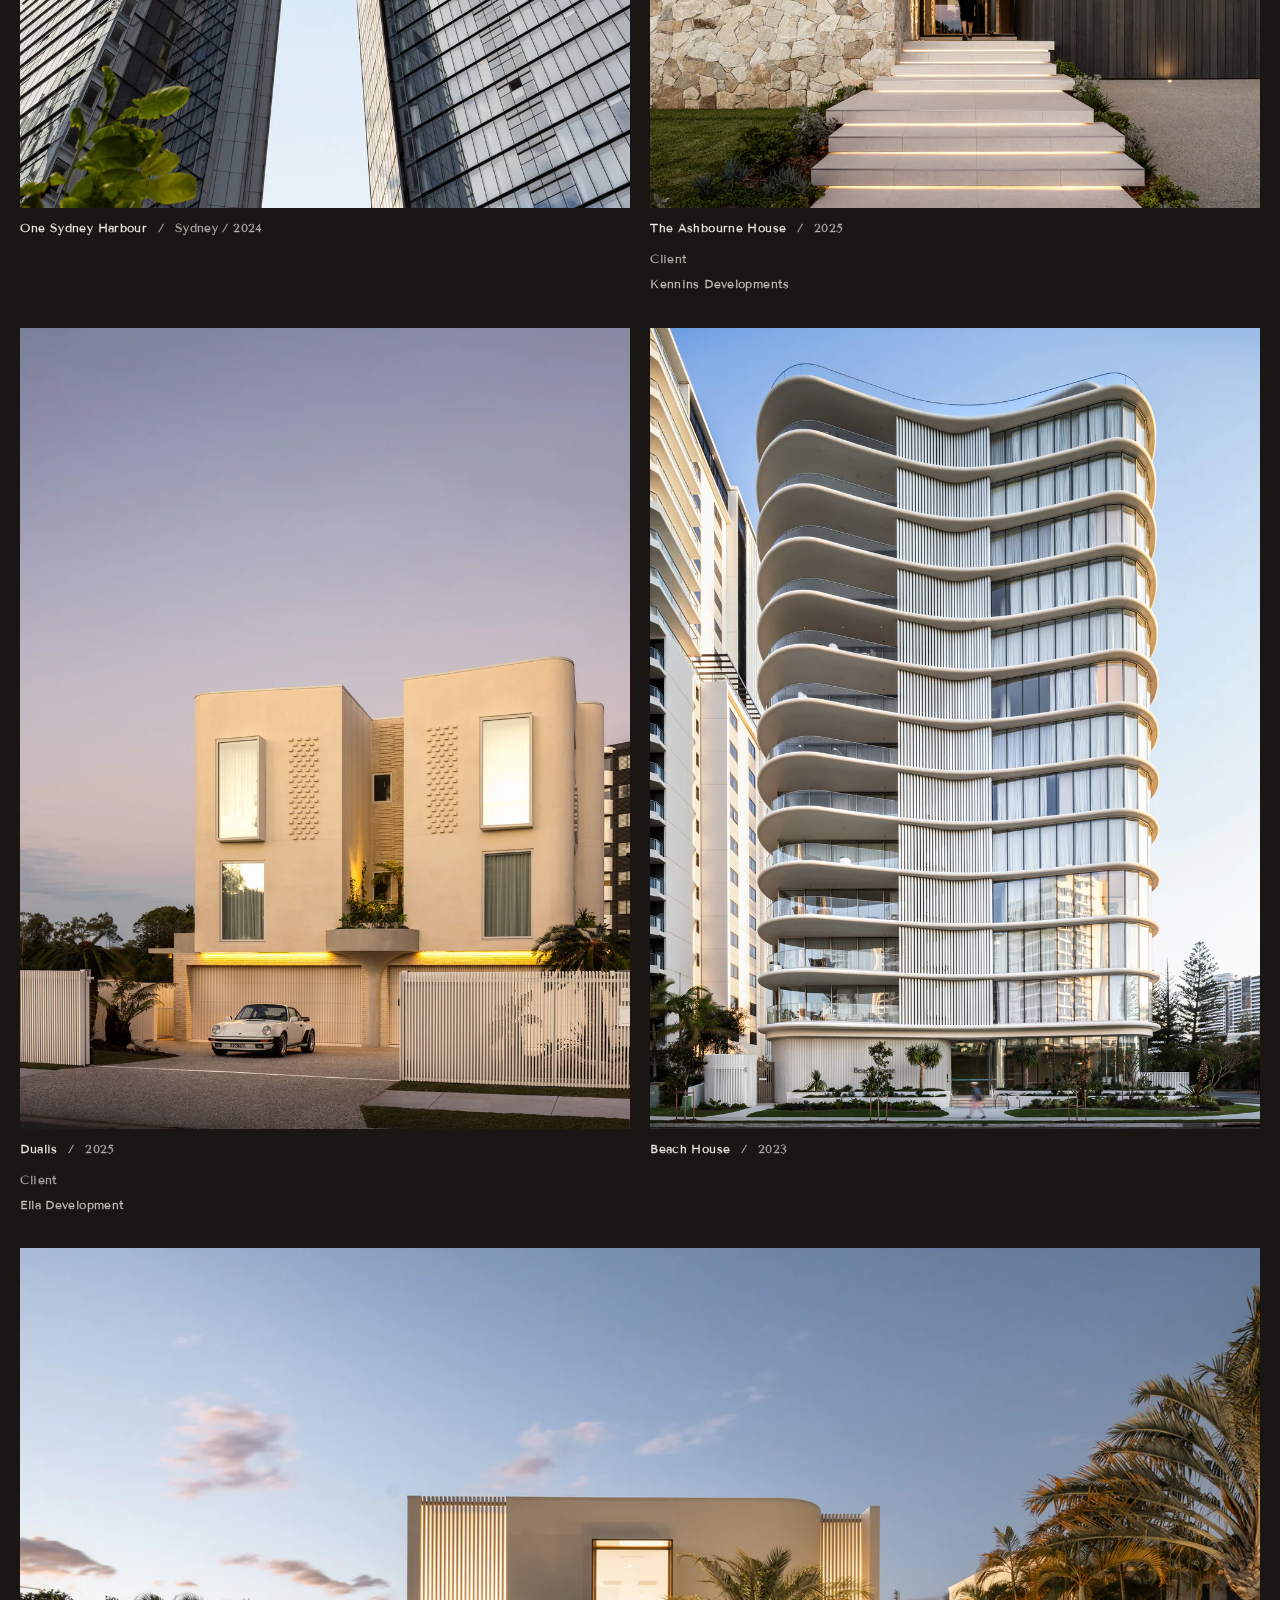
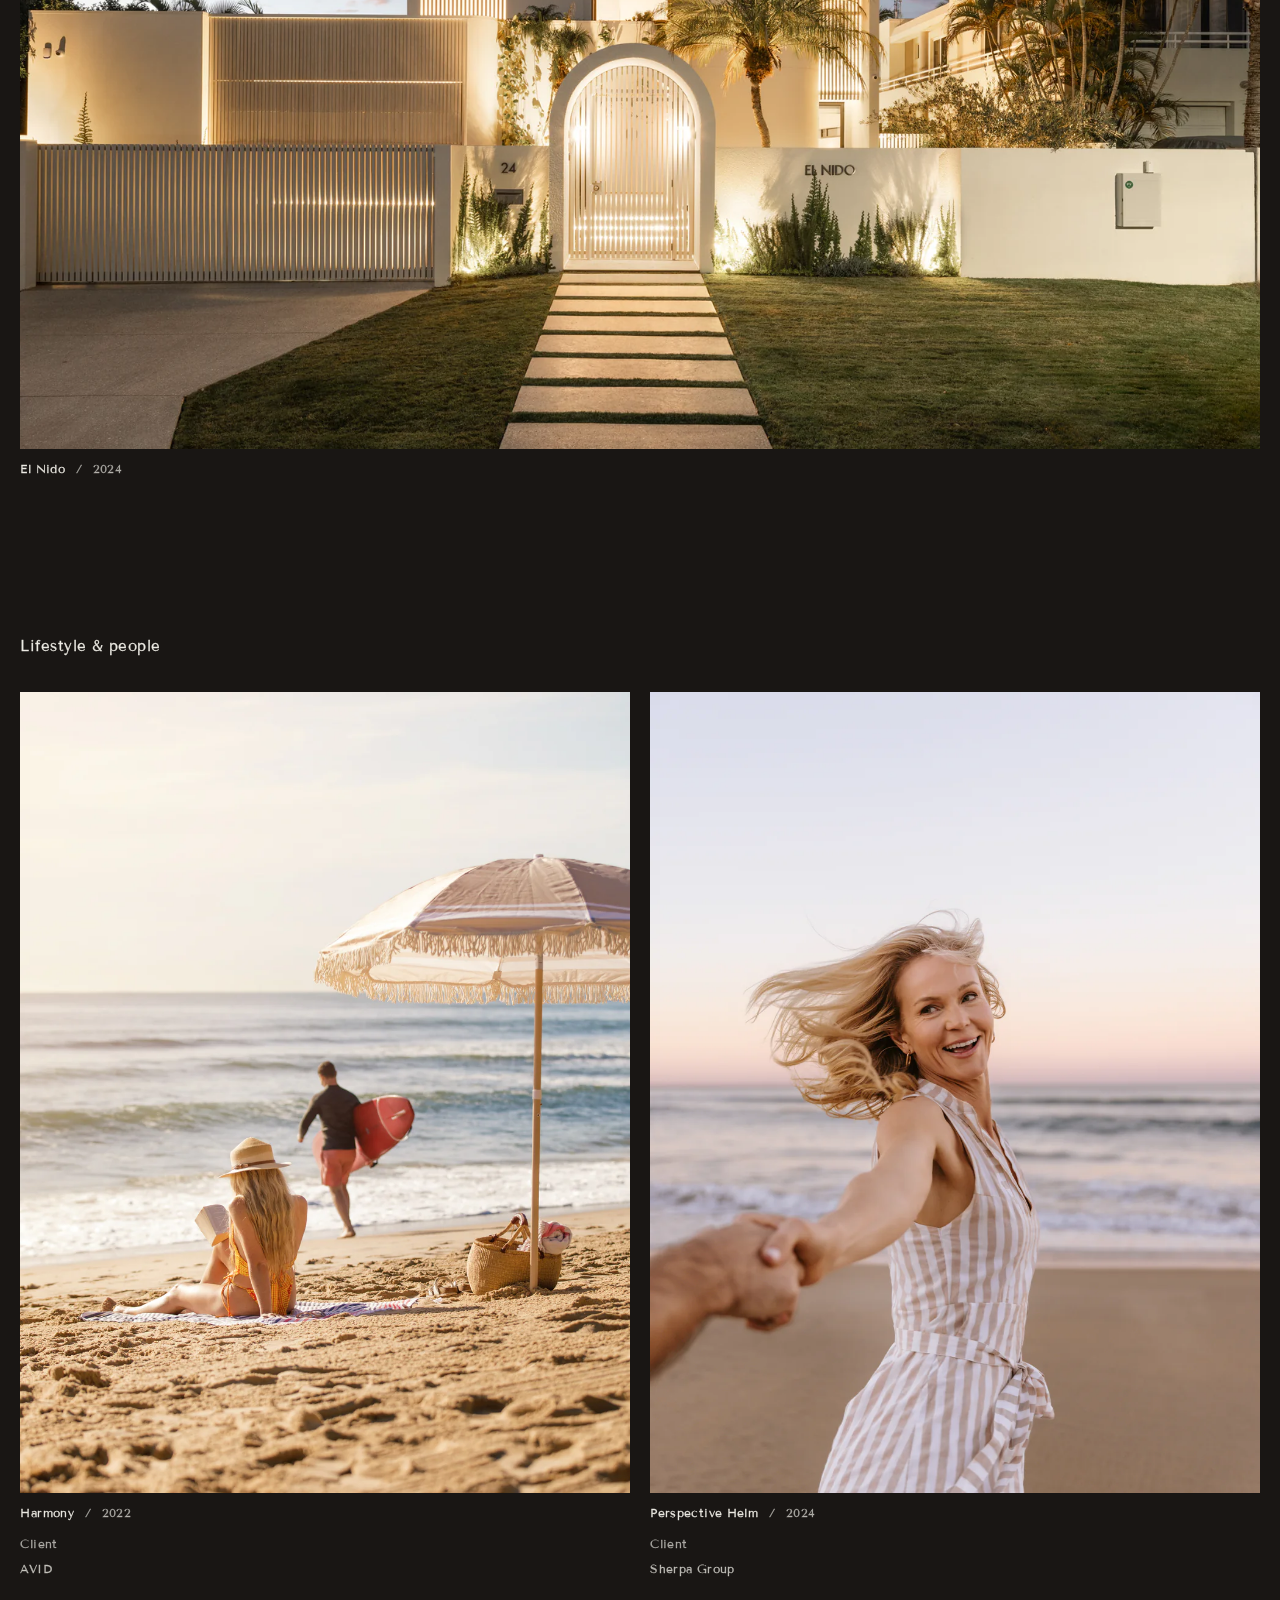
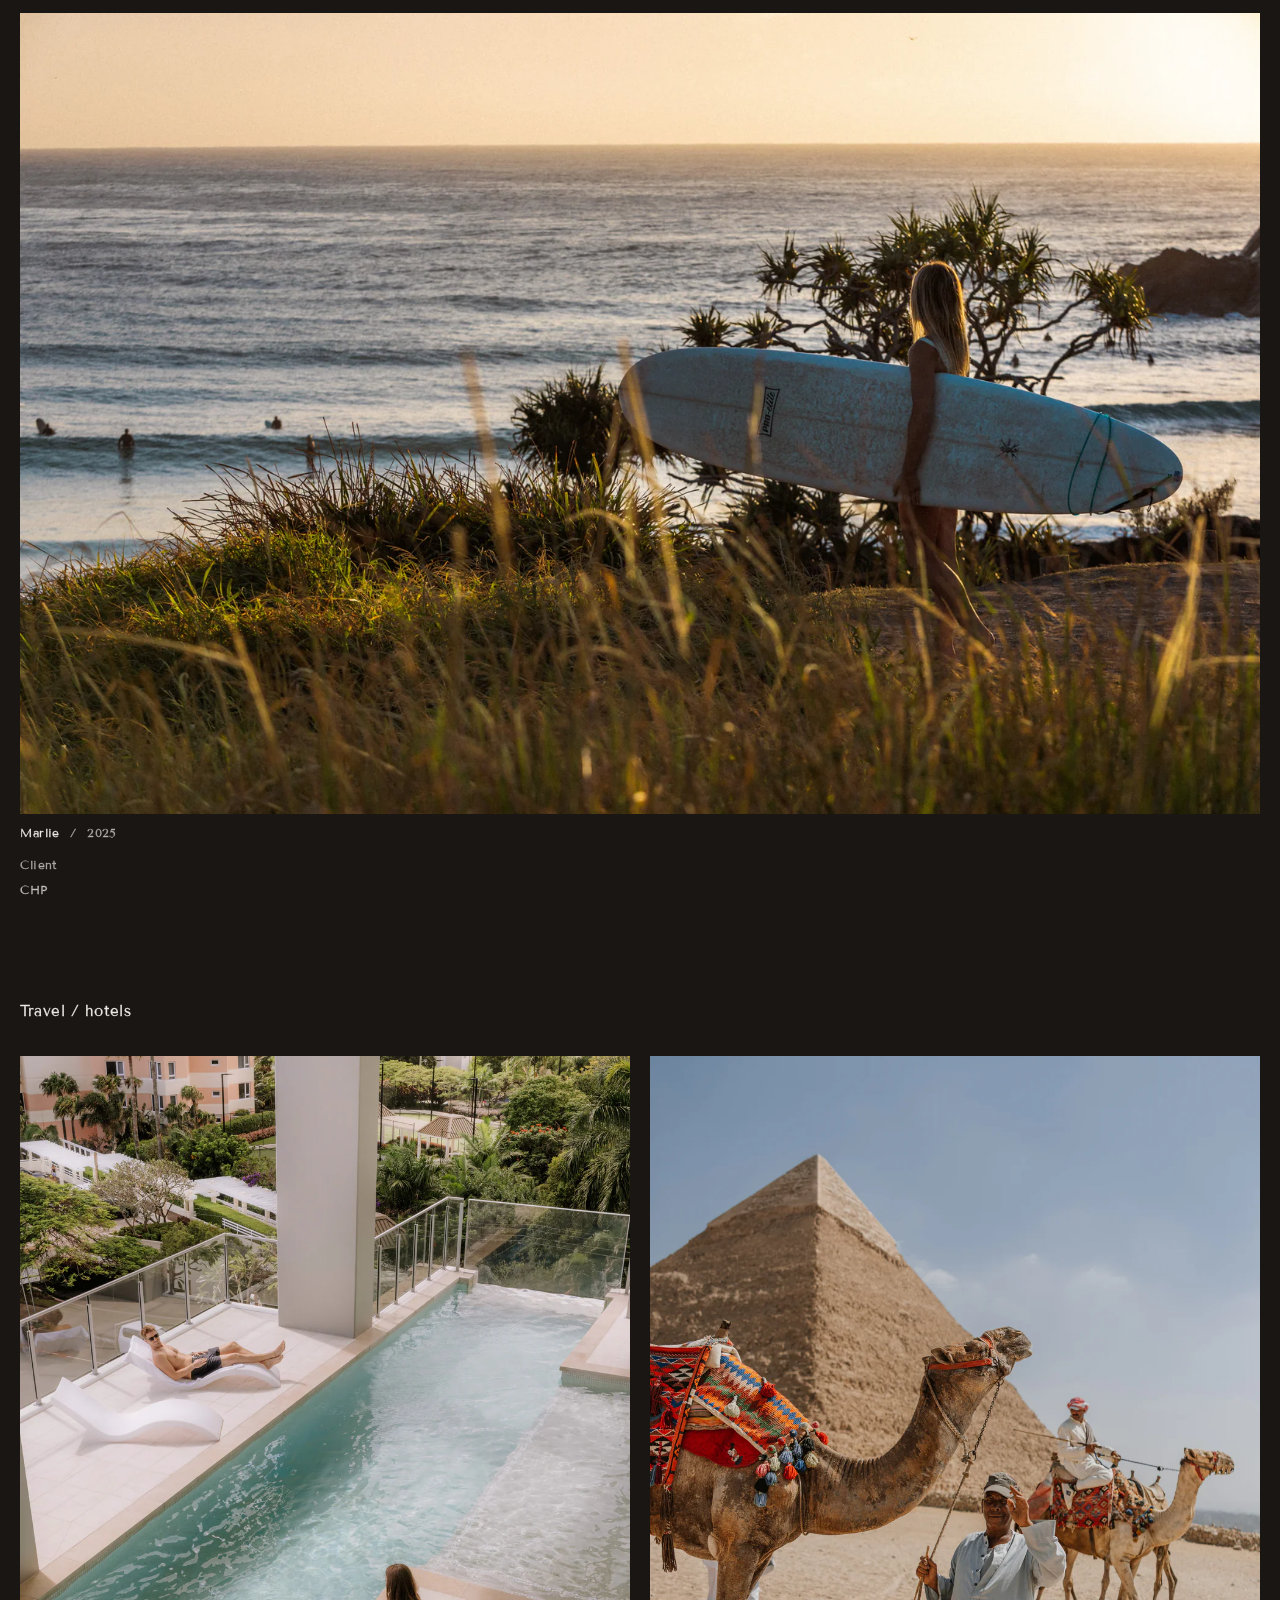
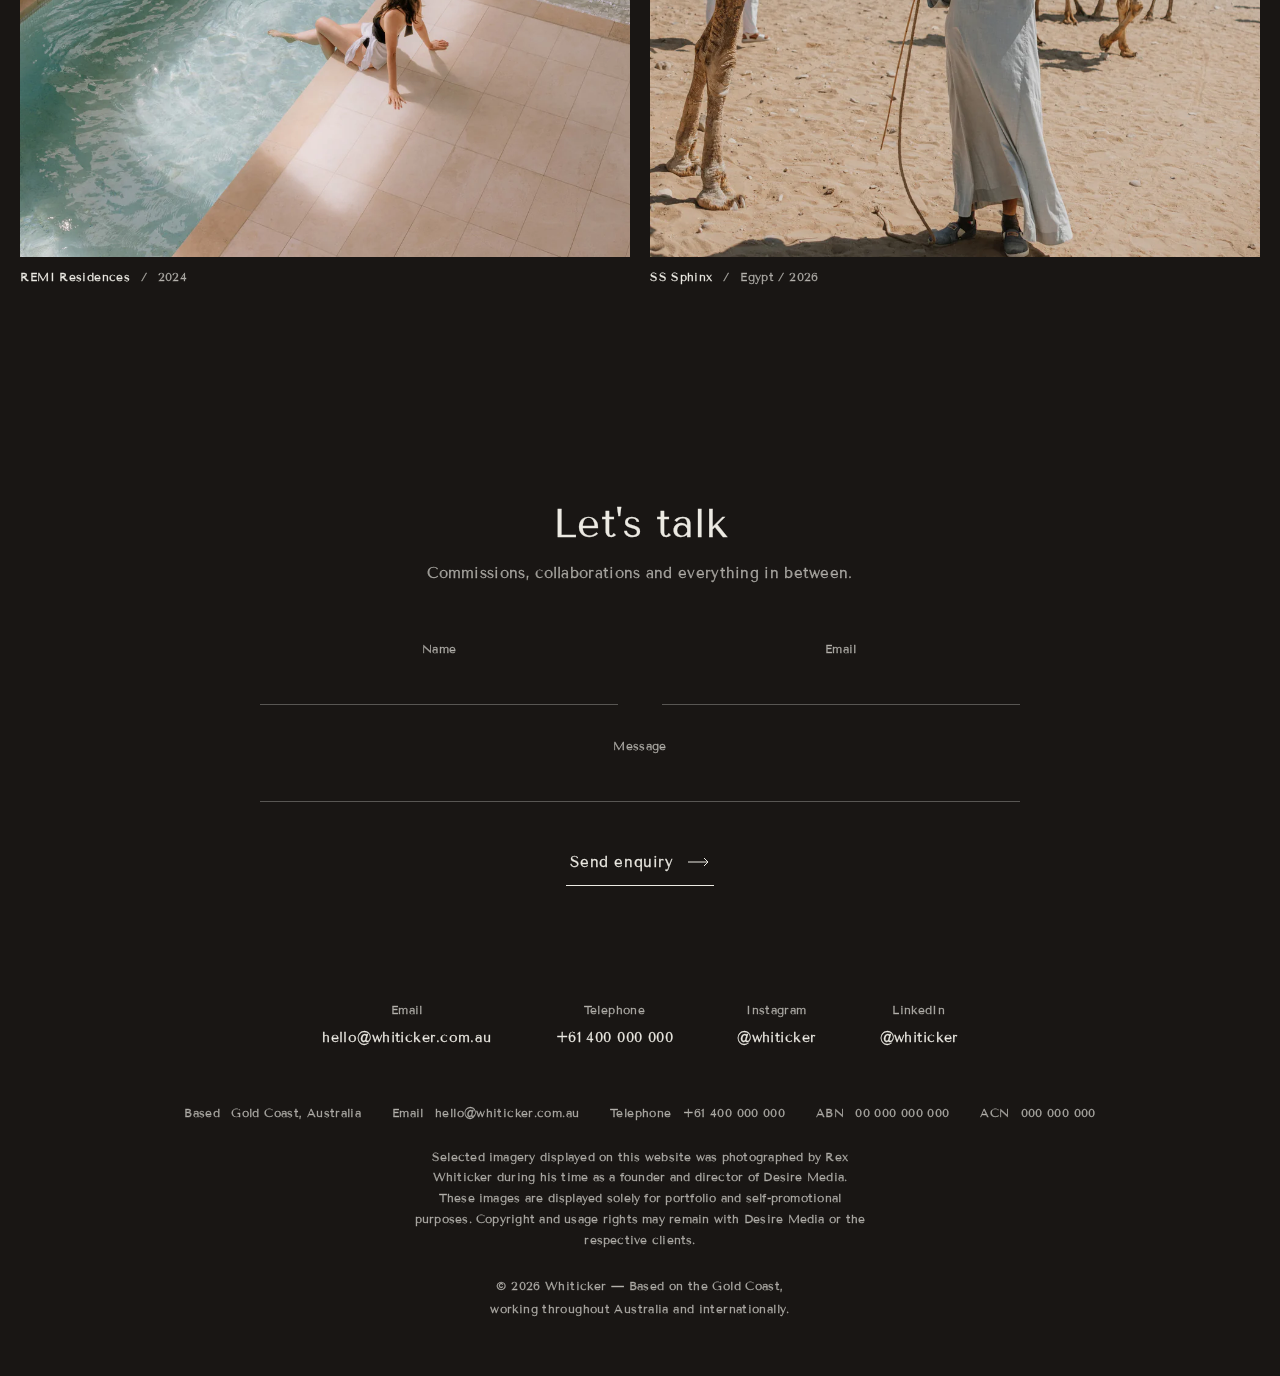
==== commit f6d5dc0a: "Use the full height tower shot for the Beach House homepage tile Co-Authored-By: Claude Opus 5.5 <no" ====
--- a/index.html
+++ b/index.html
@@ -237,12 +237,12 @@
 			</figcaption>
 		</figure>
 		<figure class="frame">
-			<a class="frame__media" href="projects/#beach-house" style="--pos:50% 45%">
-				<img src="images/work/beach-house/11-1600.webp"
-					srcset="images/work/beach-house/11-1000.webp 1000w, images/work/beach-house/11-1600.webp 1600w"
-					sizes="(max-width: 768px) 130vw, 50vw"
-					width="2003" height="3000"
-					alt="Curved white balconies of the tower lit at dusk"
+			<a class="frame__media" href="projects/#beach-house" style="--pos:50% 8%">
+				<img src="images/work/beach-house/02-1600.webp"
+					srcset="images/work/beach-house/02-1000.webp 1000w, images/work/beach-house/02-1600.webp 1600w"
+					sizes="(max-width: 768px) 130vw, 50vw"
+					width="2001" height="3000"
+					alt="The full height of the tower against a blue sky"
 					loading="lazy" decoding="async" draggable="false">
 				<p class="frame__note">Every floor a wave</p>
 			</a>
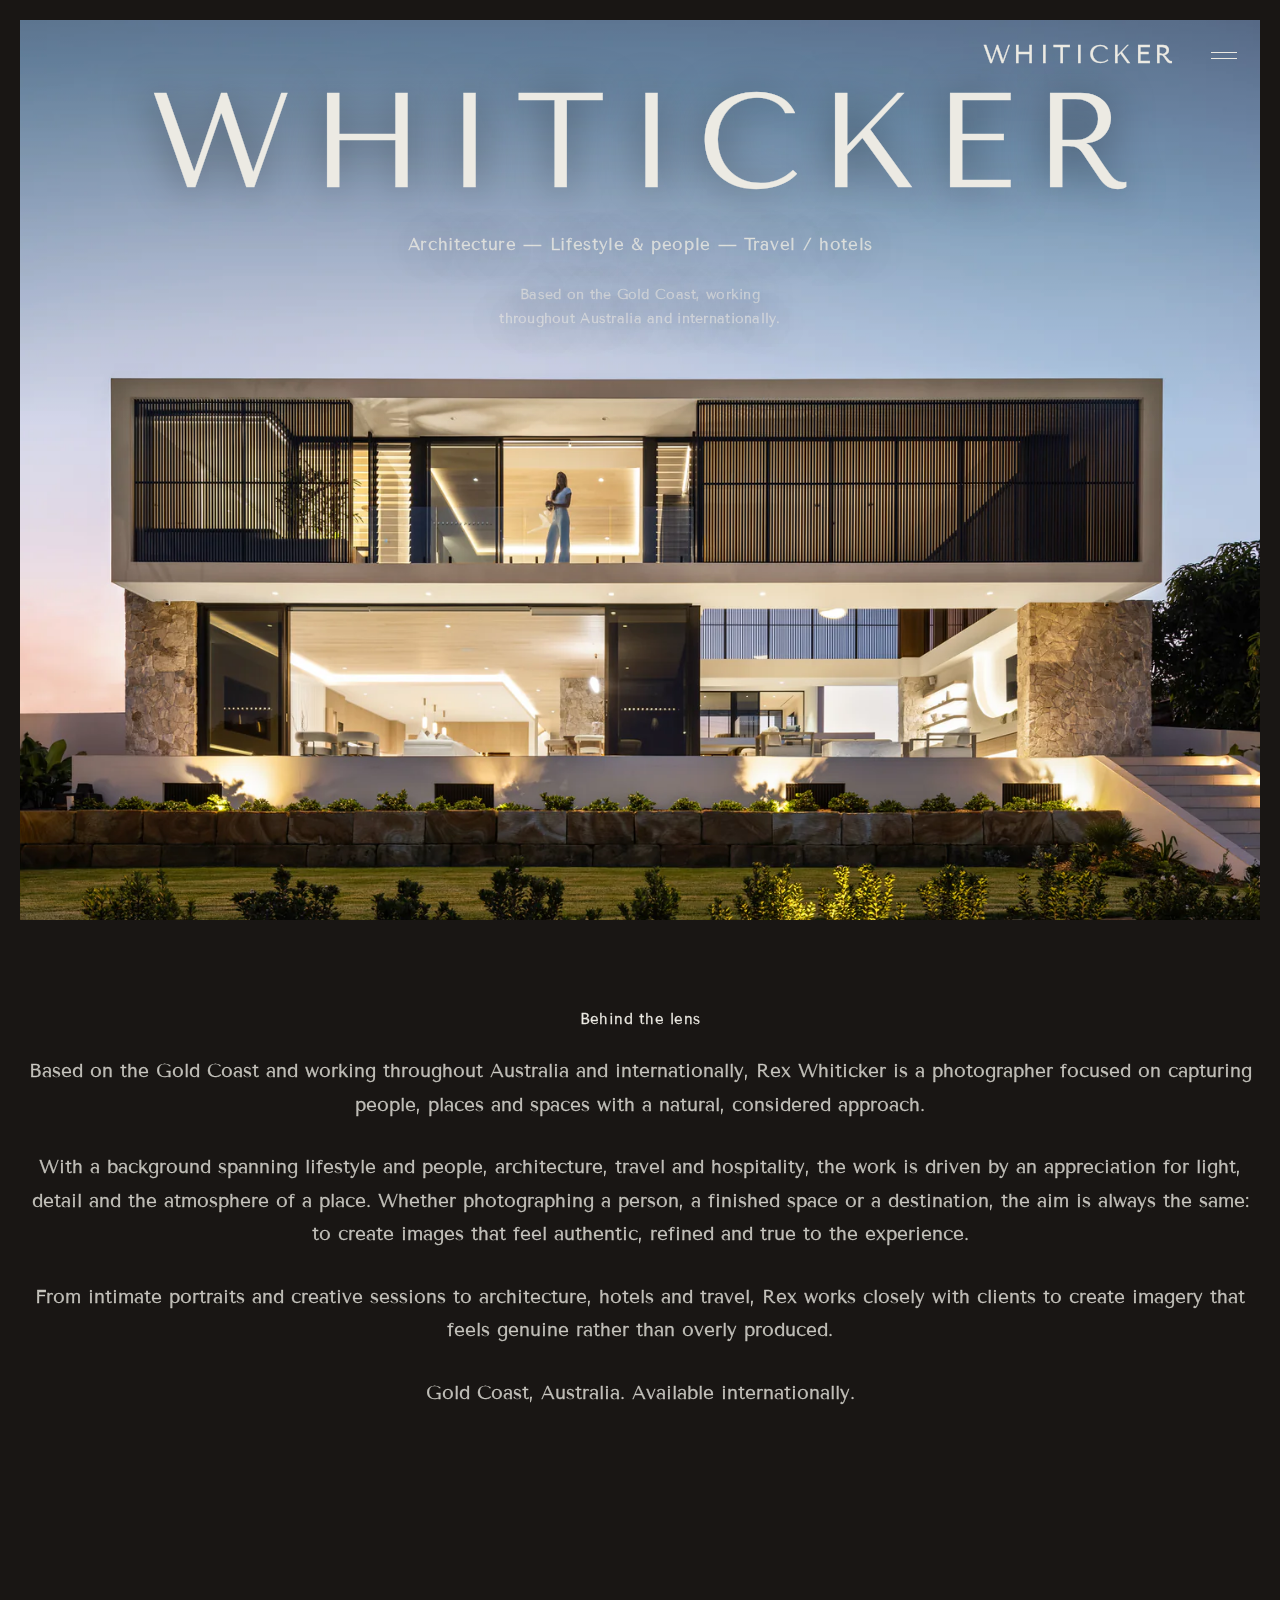
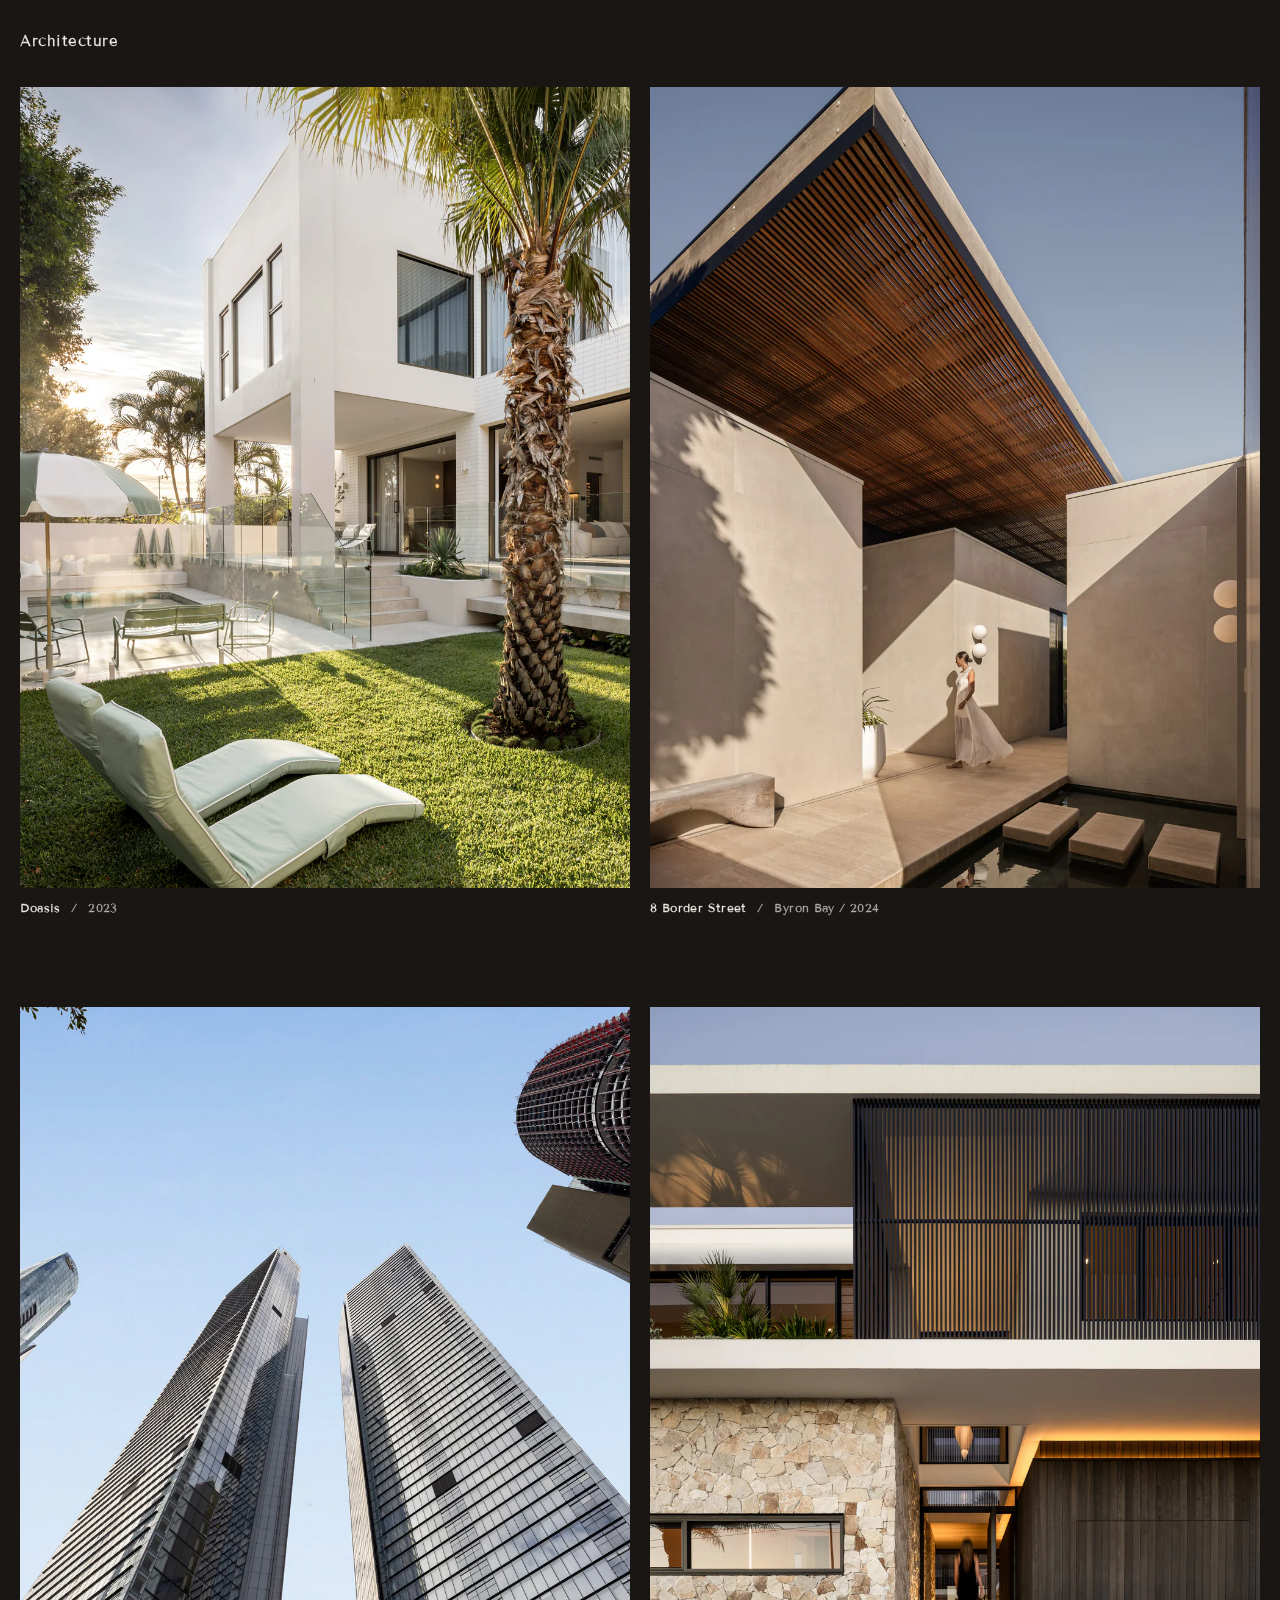
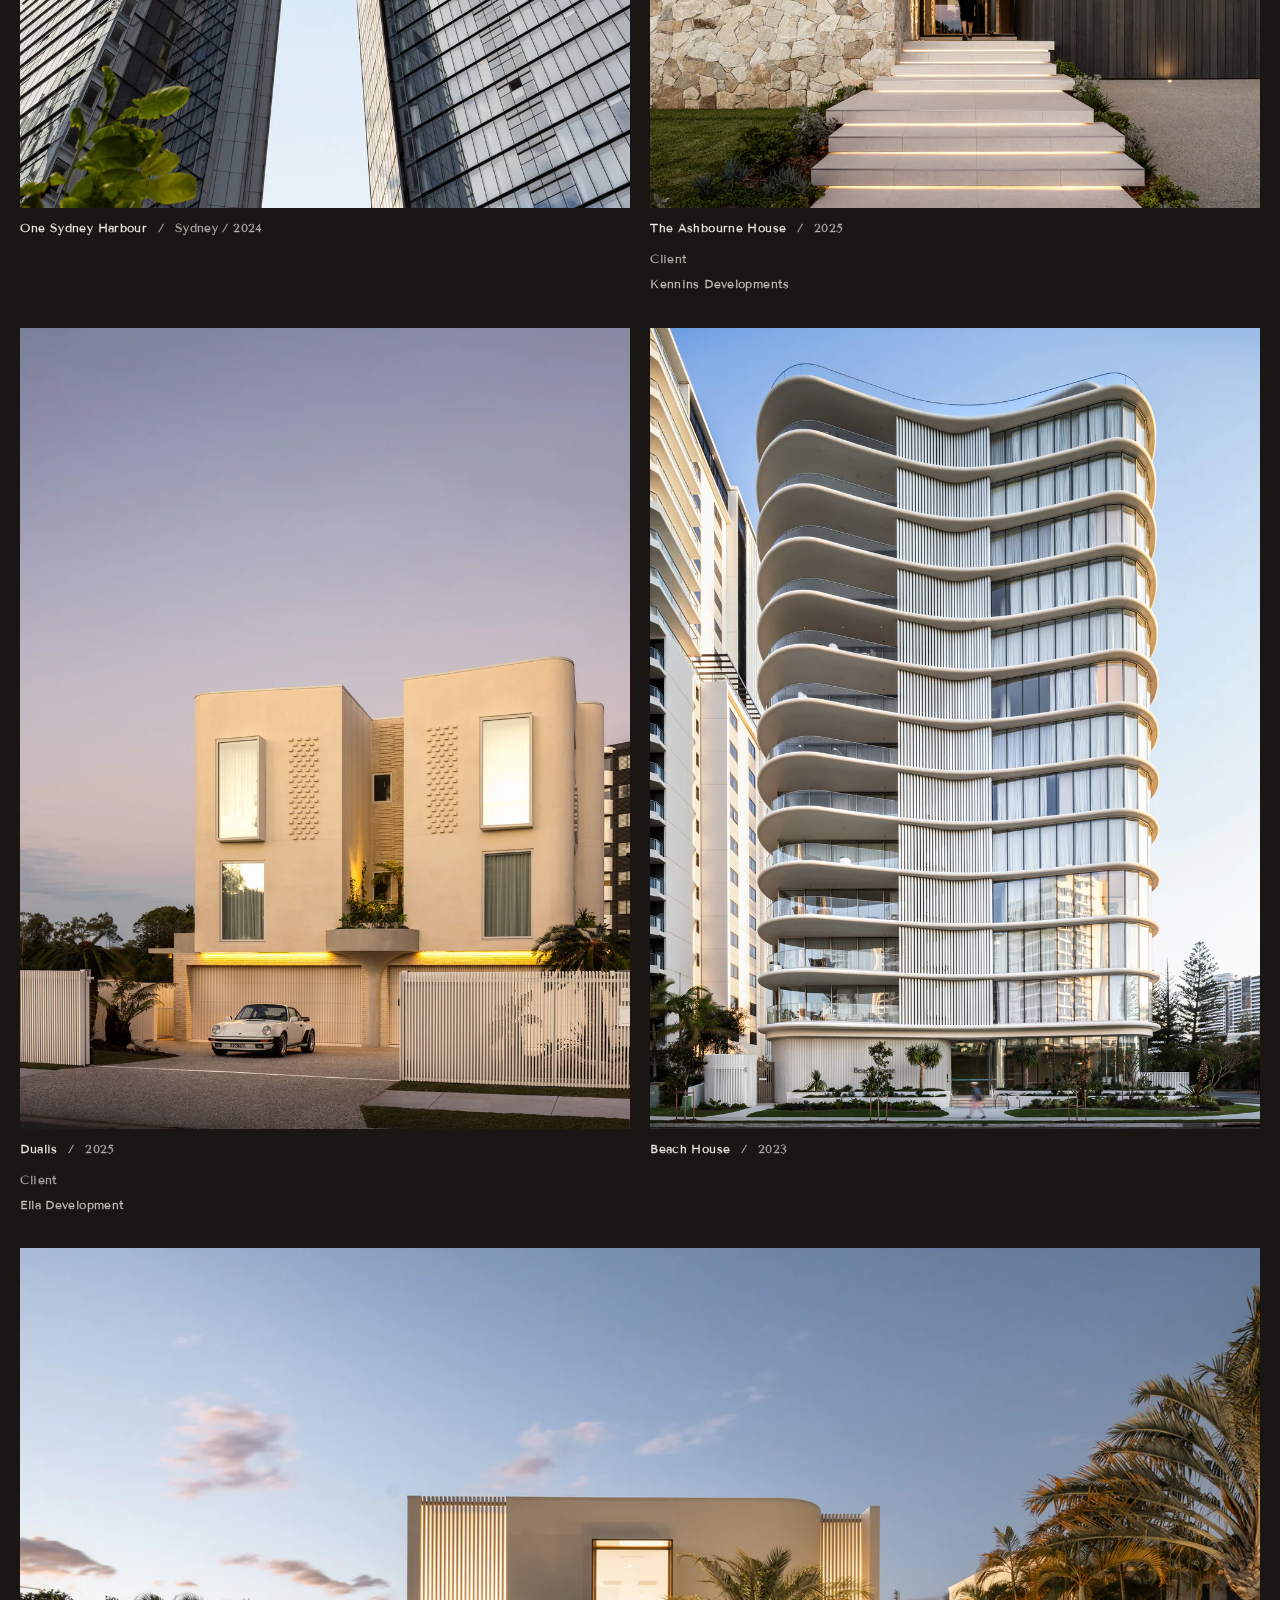
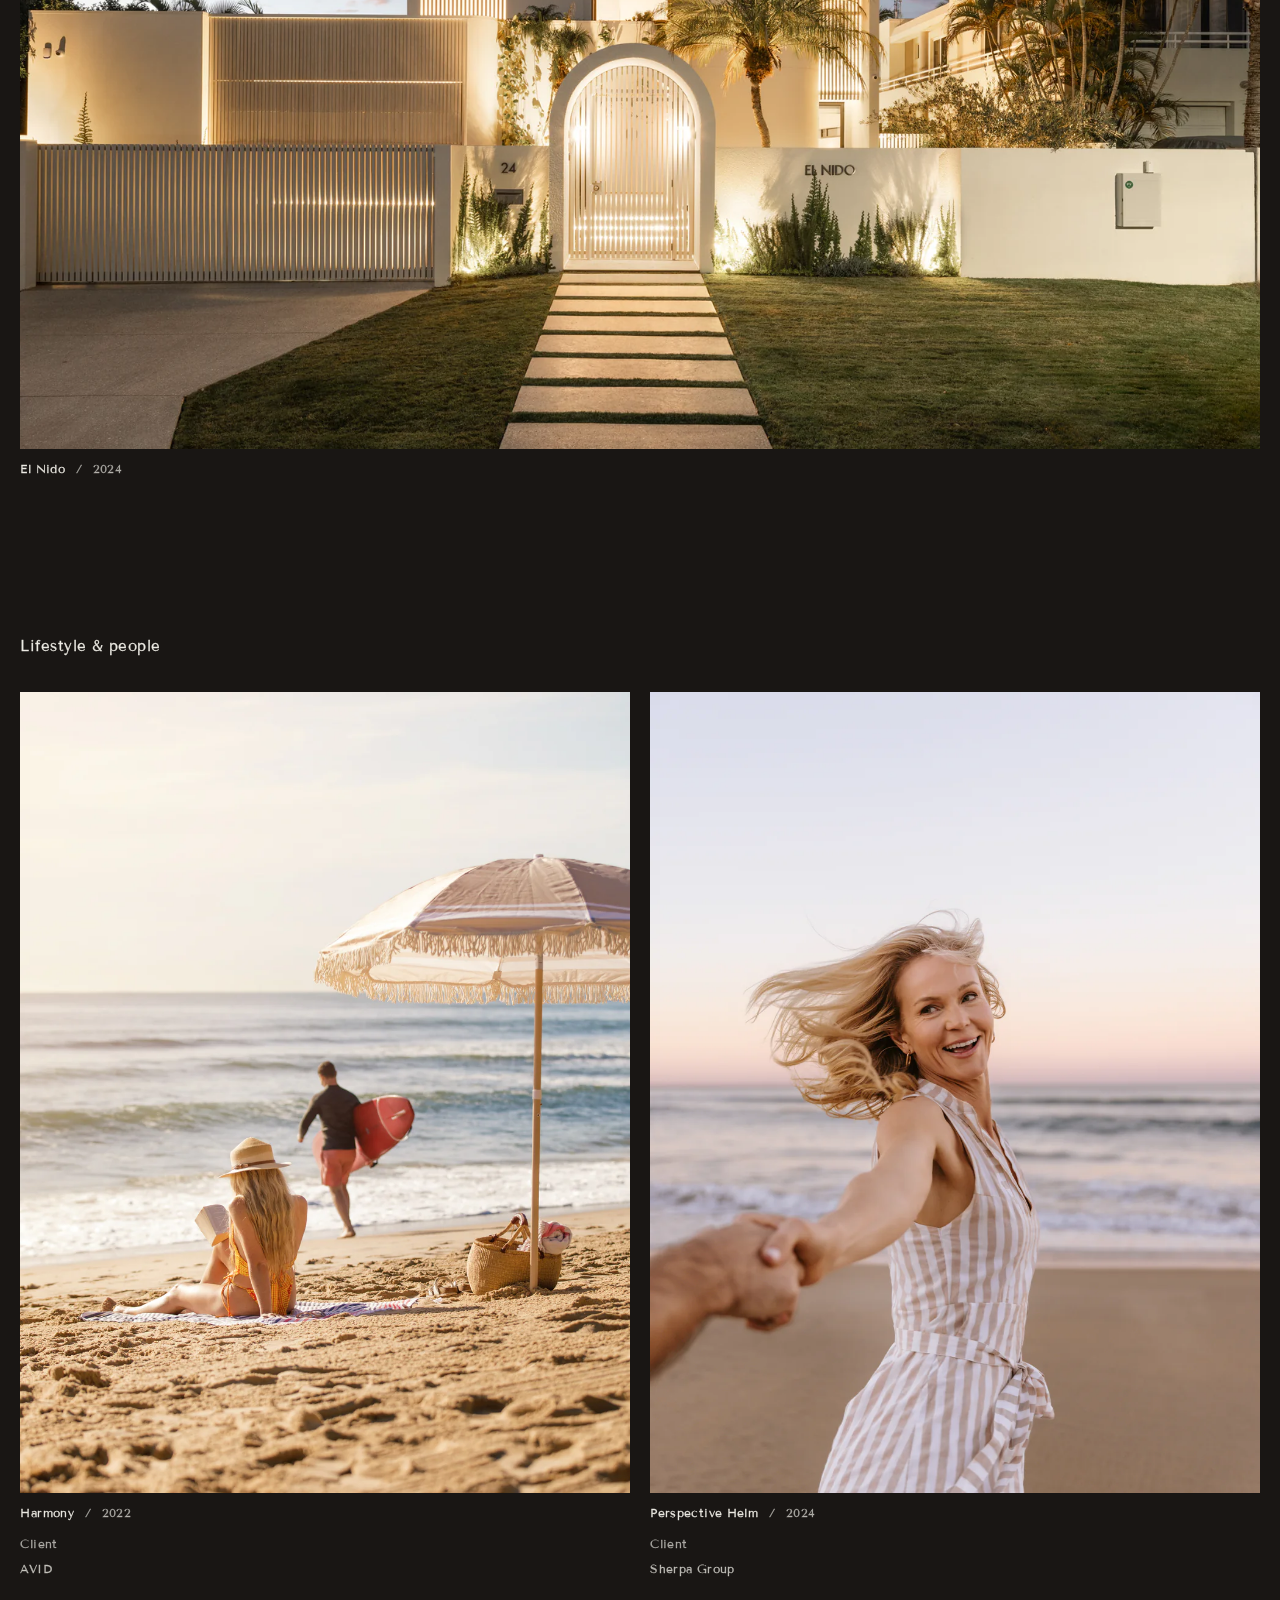
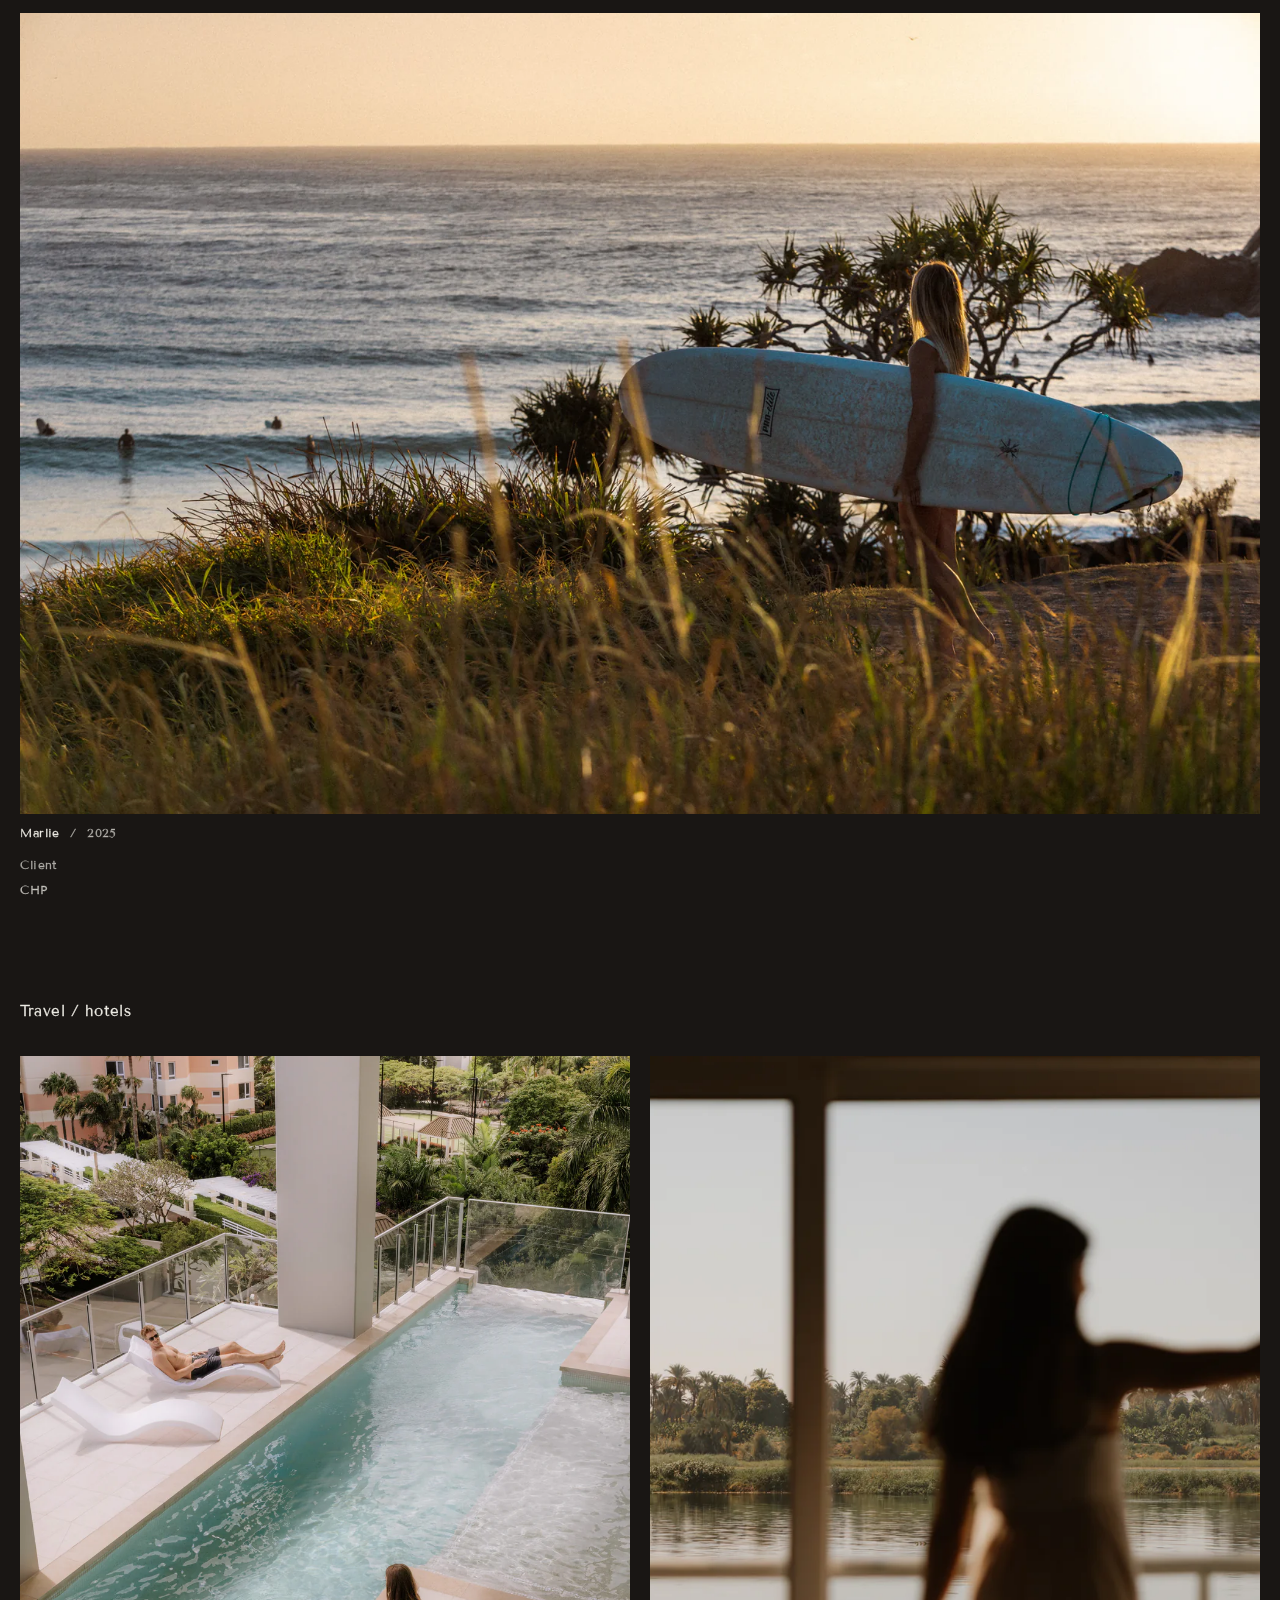
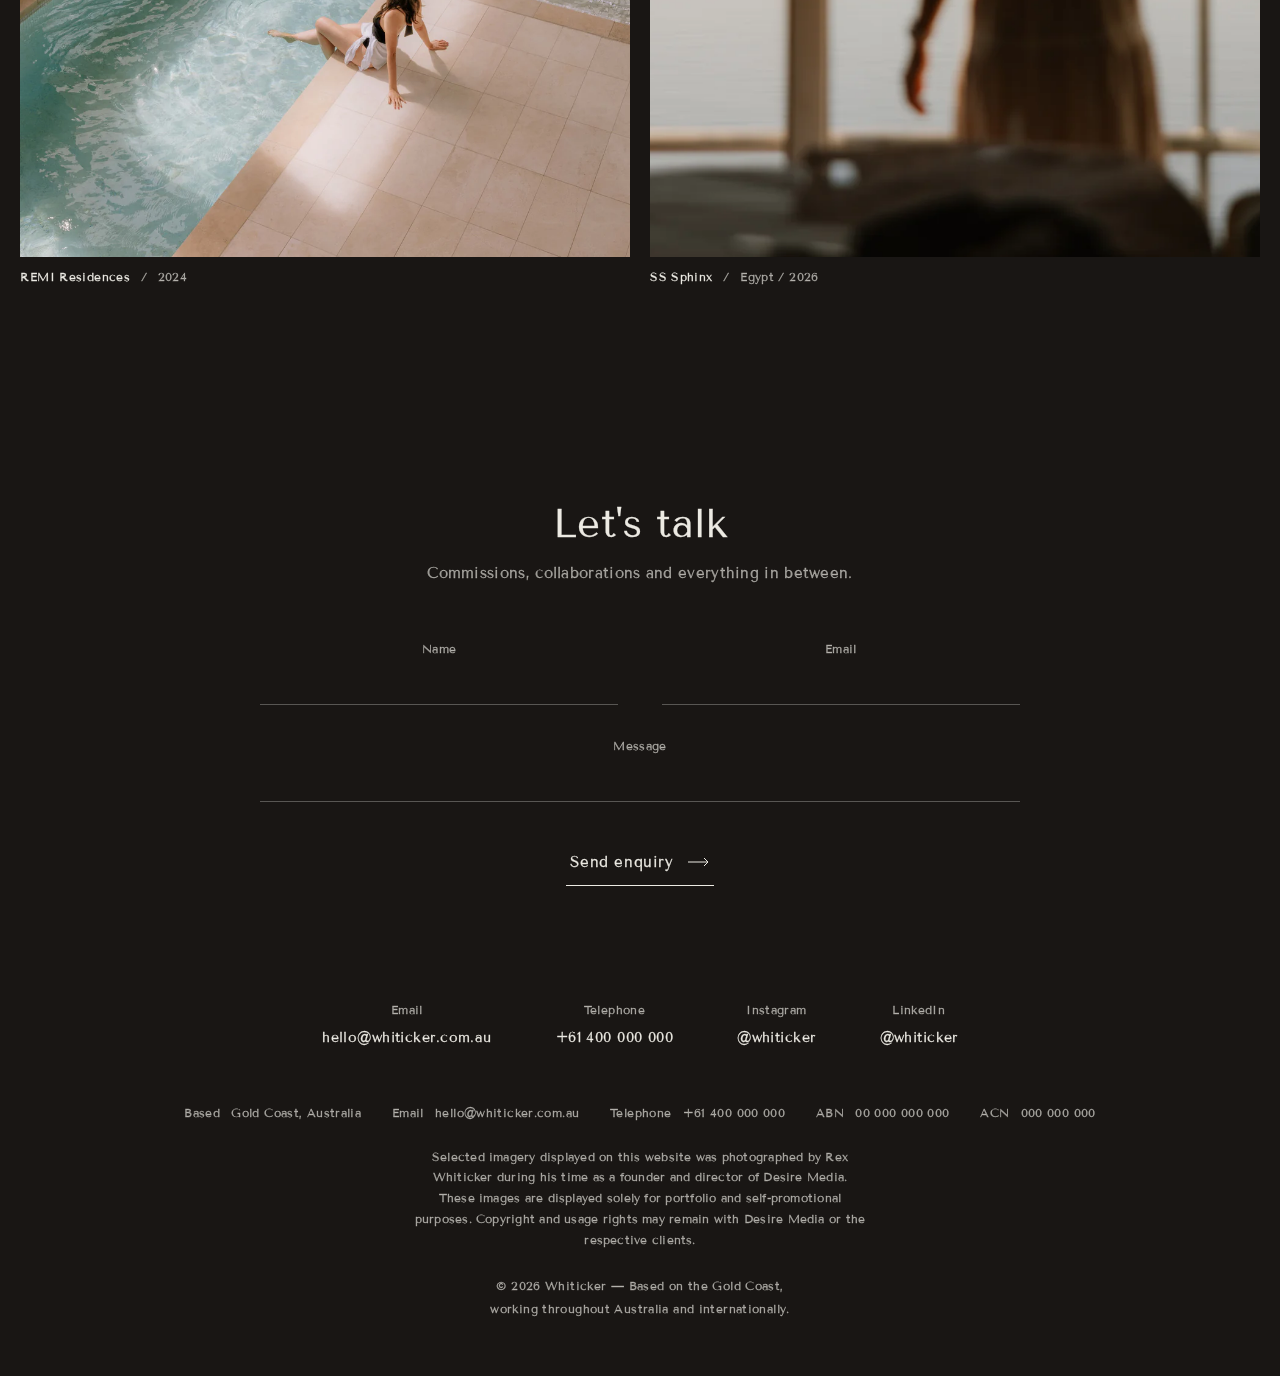
==== commit dea42f1d: "Show project names on hover, use the cabin window shot for the SS Sphinx tile The homepage hover lin" ====
--- a/index.html
+++ b/index.html
@@ -162,7 +162,7 @@
 					width="2250" height="3000"
 					alt="Garden lounges on the lawn beneath a palm, the white two storey house behind"
 					loading="lazy" decoding="async" draggable="false">
-				<p class="frame__note">Afternoon, kept slow</p>
+				<p class="frame__note">Doasis</p>
 			</a>
 			<figcaption class="frame__credit">
 				<p class="frame__line"><span class="frame__project">Doasis</span><span class="frame__meta">2023</span></p>
@@ -176,7 +176,7 @@
 					width="2001" height="3000"
 					alt="Timber lined roof edge cantilevering over a rendered courtyard"
 					loading="lazy" decoding="async" draggable="false">
-				<p class="frame__note">Where the roof meets the sky</p>
+				<p class="frame__note">8 Border Street</p>
 			</a>
 			<figcaption class="frame__credit">
 				<p class="frame__line"><span class="frame__project">8 Border Street</span><span class="frame__meta">Byron Bay / 2024</span></p>
@@ -193,7 +193,7 @@
 					width="2001" height="3000"
 					alt="Looking up between the two glass towers into a clear sky"
 					loading="lazy" decoding="async" draggable="false">
-				<p class="frame__note">Two towers, one line of light</p>
+				<p class="frame__note">One Sydney Harbour</p>
 			</a>
 			<figcaption class="frame__credit">
 				<p class="frame__line"><span class="frame__project">One Sydney Harbour</span><span class="frame__meta">Sydney / 2024</span></p>
@@ -207,7 +207,7 @@
 					width="2001" height="3000"
 					alt="Stone clad entry with floating steps lit at dusk"
 					loading="lazy" decoding="async" draggable="false">
-				<p class="frame__note">Stone first, then light</p>
+				<p class="frame__note">The Ashbourne House</p>
 			</a>
 			<figcaption class="frame__credit">
 				<p class="frame__line"><span class="frame__project">The Ashbourne House</span><span class="frame__meta">2025</span></p>
@@ -227,7 +227,7 @@
 					width="2001" height="3000"
 					alt="The twin townhouses under a lilac evening sky"
 					loading="lazy" decoding="async" draggable="false">
-				<p class="frame__note">A pair, lit for evening</p>
+				<p class="frame__note">Dualis</p>
 			</a>
 			<figcaption class="frame__credit">
 				<p class="frame__line"><span class="frame__project">Dualis</span><span class="frame__meta">2025</span></p>
@@ -244,7 +244,7 @@
 					width="2001" height="3000"
 					alt="The full height of the tower against a blue sky"
 					loading="lazy" decoding="async" draggable="false">
-				<p class="frame__note">Every floor a wave</p>
+				<p class="frame__note">Beach House</p>
 			</a>
 			<figcaption class="frame__credit">
 				<p class="frame__line"><span class="frame__project">Beach House</span><span class="frame__meta">2023</span></p>
@@ -261,7 +261,7 @@
 					width="3000" height="2001"
 					alt="Front path leading to the arched entry at dusk"
 					loading="lazy" decoding="async" draggable="false">
-				<p class="frame__note">An arch to come home through</p>
+				<p class="frame__note">El Nido</p>
 			</a>
 			<figcaption class="frame__credit">
 				<p class="frame__line"><span class="frame__project">El Nido</span><span class="frame__meta">2024</span></p>
@@ -283,7 +283,7 @@
 					width="2000" height="3000"
 					alt="A woman beneath a beach umbrella as a surfer heads into the water"
 					loading="lazy" decoding="async" draggable="false">
-				<p class="frame__note">Shade, sand, the first wave</p>
+				<p class="frame__note">Harmony</p>
 			</a>
 			<figcaption class="frame__credit">
 				<p class="frame__line"><span class="frame__project">Harmony</span><span class="frame__meta">2022</span></p>
@@ -300,7 +300,7 @@
 					width="2001" height="3000"
 					alt="A woman laughing as she leads the way along the beach"
 					loading="lazy" decoding="async" draggable="false">
-				<p class="frame__note">Follow the light down the beach</p>
+				<p class="frame__note">Perspective Helm</p>
 			</a>
 			<figcaption class="frame__credit">
 				<p class="frame__line"><span class="frame__project">Perspective Helm</span><span class="frame__meta">2024</span></p>
@@ -320,7 +320,7 @@
 					width="3000" height="2000"
 					alt="A surfer carrying her board through dune grass at sunset"
 					loading="lazy" decoding="async" draggable="false">
-				<p class="frame__note">Last light through the dunes</p>
+				<p class="frame__note">Marlie</p>
 			</a>
 			<figcaption class="frame__credit">
 				<p class="frame__line"><span class="frame__project">Marlie</span><span class="frame__meta">2025</span></p>
@@ -345,7 +345,7 @@
 					width="2001" height="3000"
 					alt="A woman at the end of a narrow pool lined with loungers"
 					loading="lazy" decoding="async" draggable="false">
-				<p class="frame__note">Morning, in still water</p>
+				<p class="frame__note">REMI Residences</p>
 			</a>
 			<figcaption class="frame__credit">
 				<p class="frame__line"><span class="frame__project">REMI Residences</span><span class="frame__meta">2024</span></p>
@@ -353,13 +353,13 @@
 		</figure>
 		<figure class="frame">
 			<a class="frame__media" href="projects/#ss-sphinx" style="--pos:50% 50%">
-				<img src="images/work/ss-sphinx/37-1600.webp"
-					srcset="images/work/ss-sphinx/37-1000.webp 1000w, images/work/ss-sphinx/37-1600.webp 1600w"
-					sizes="(max-width: 768px) 130vw, 50vw"
-					width="2001" height="3000"
-					alt="A camel handler with his camels before the Great Pyramid"
-					loading="lazy" decoding="async" draggable="false">
-				<p class="frame__note">Older than every map</p>
+				<img src="images/work/ss-sphinx/58-1600.webp"
+					srcset="images/work/ss-sphinx/58-1000.webp 1000w, images/work/ss-sphinx/58-1600.webp 1600w, images/work/ss-sphinx/58-2400.webp 2400w"
+					sizes="(max-width: 768px) 290vw, 82vw"
+					width="3000" height="2001"
+					alt="A woman drawing back the curtains of a cabin above the Nile"
+					loading="lazy" decoding="async" draggable="false">
+				<p class="frame__note">SS Sphinx</p>
 			</a>
 			<figcaption class="frame__credit">
 				<p class="frame__line"><span class="frame__project">SS Sphinx</span><span class="frame__meta">Egypt / 2026</span></p>
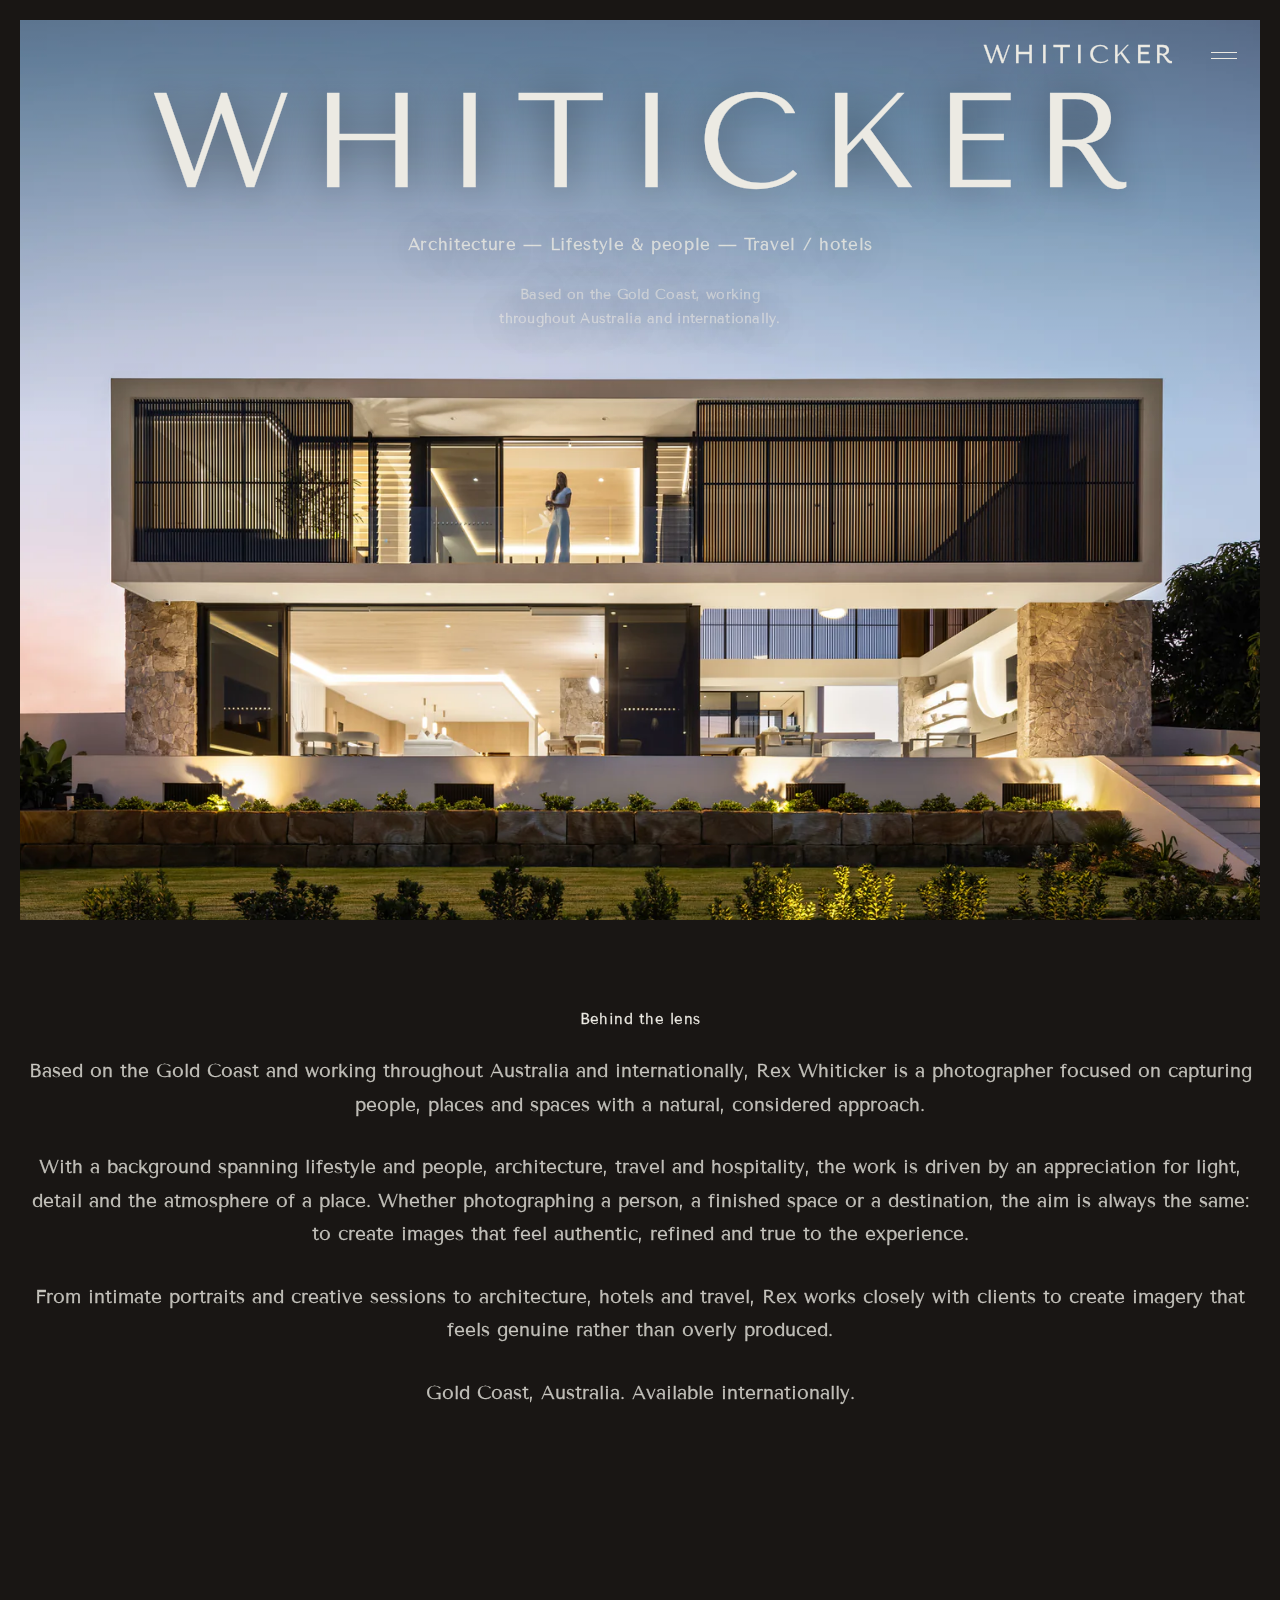
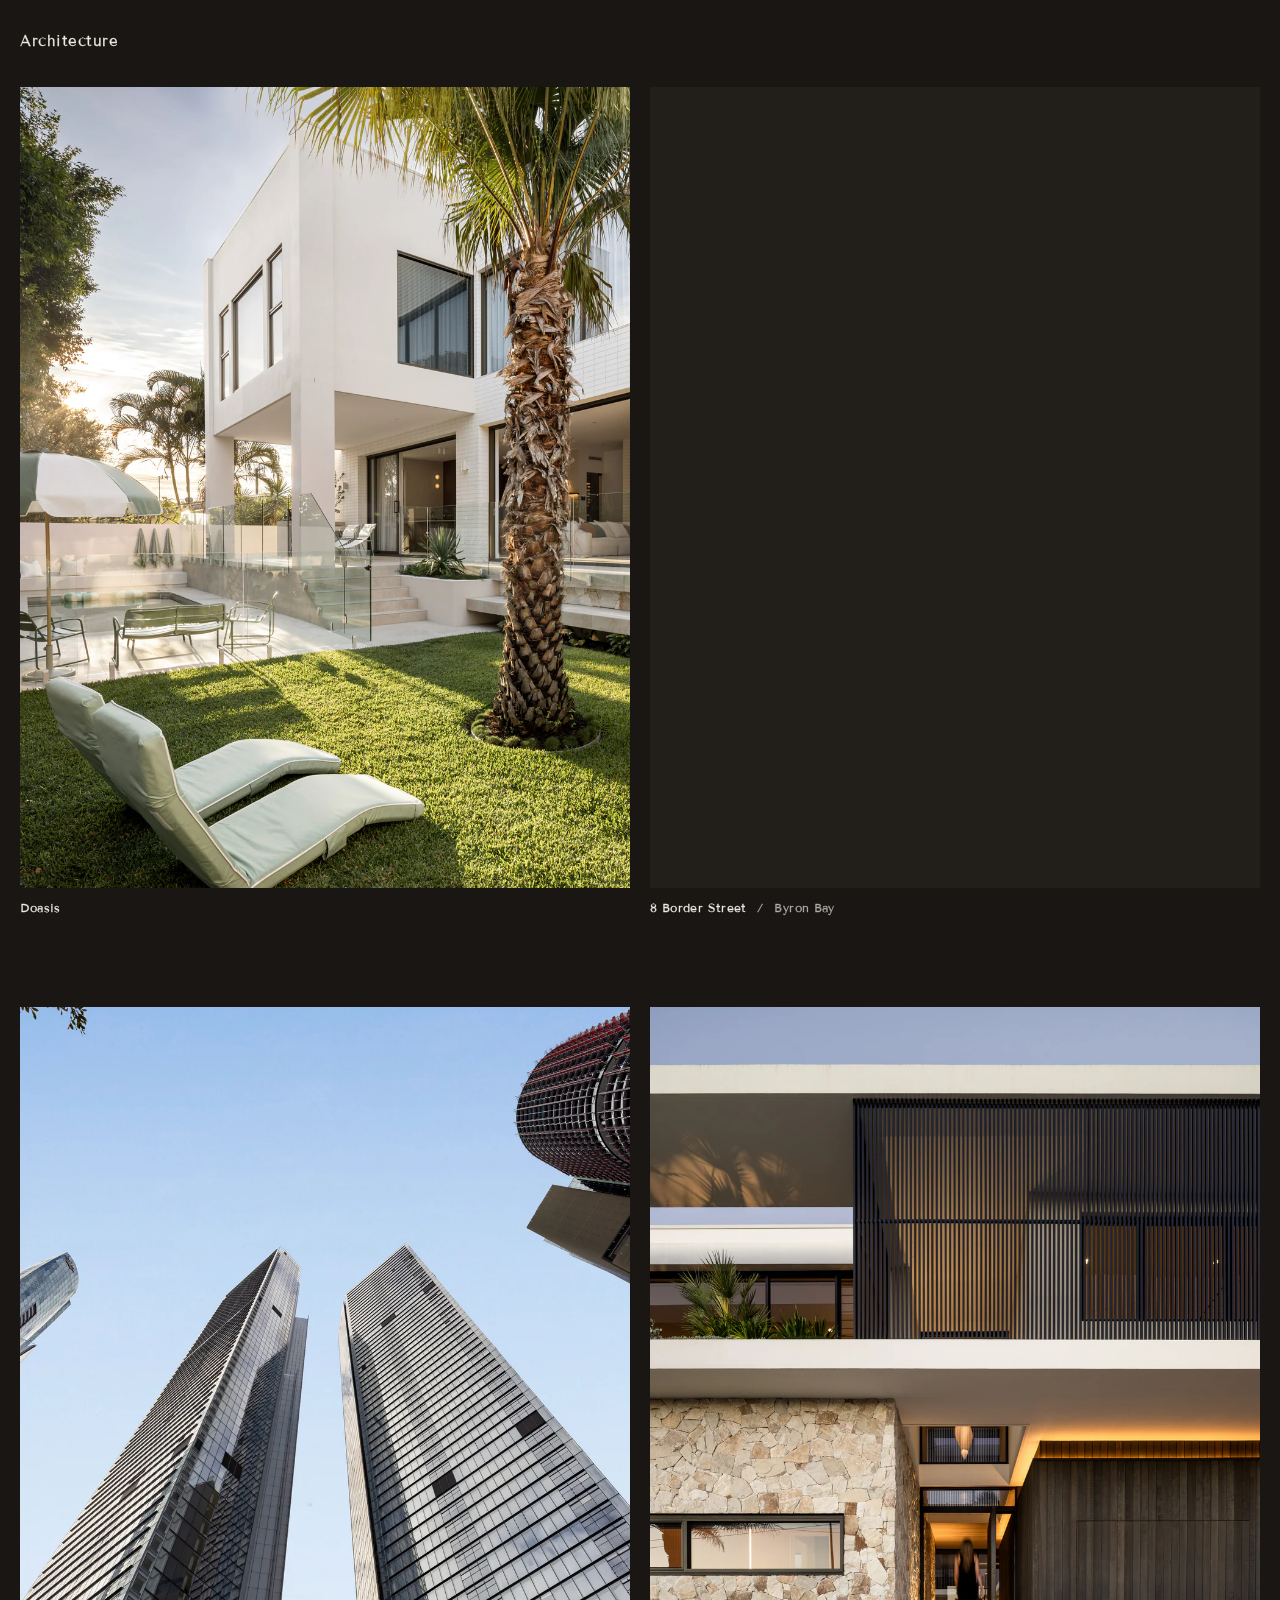
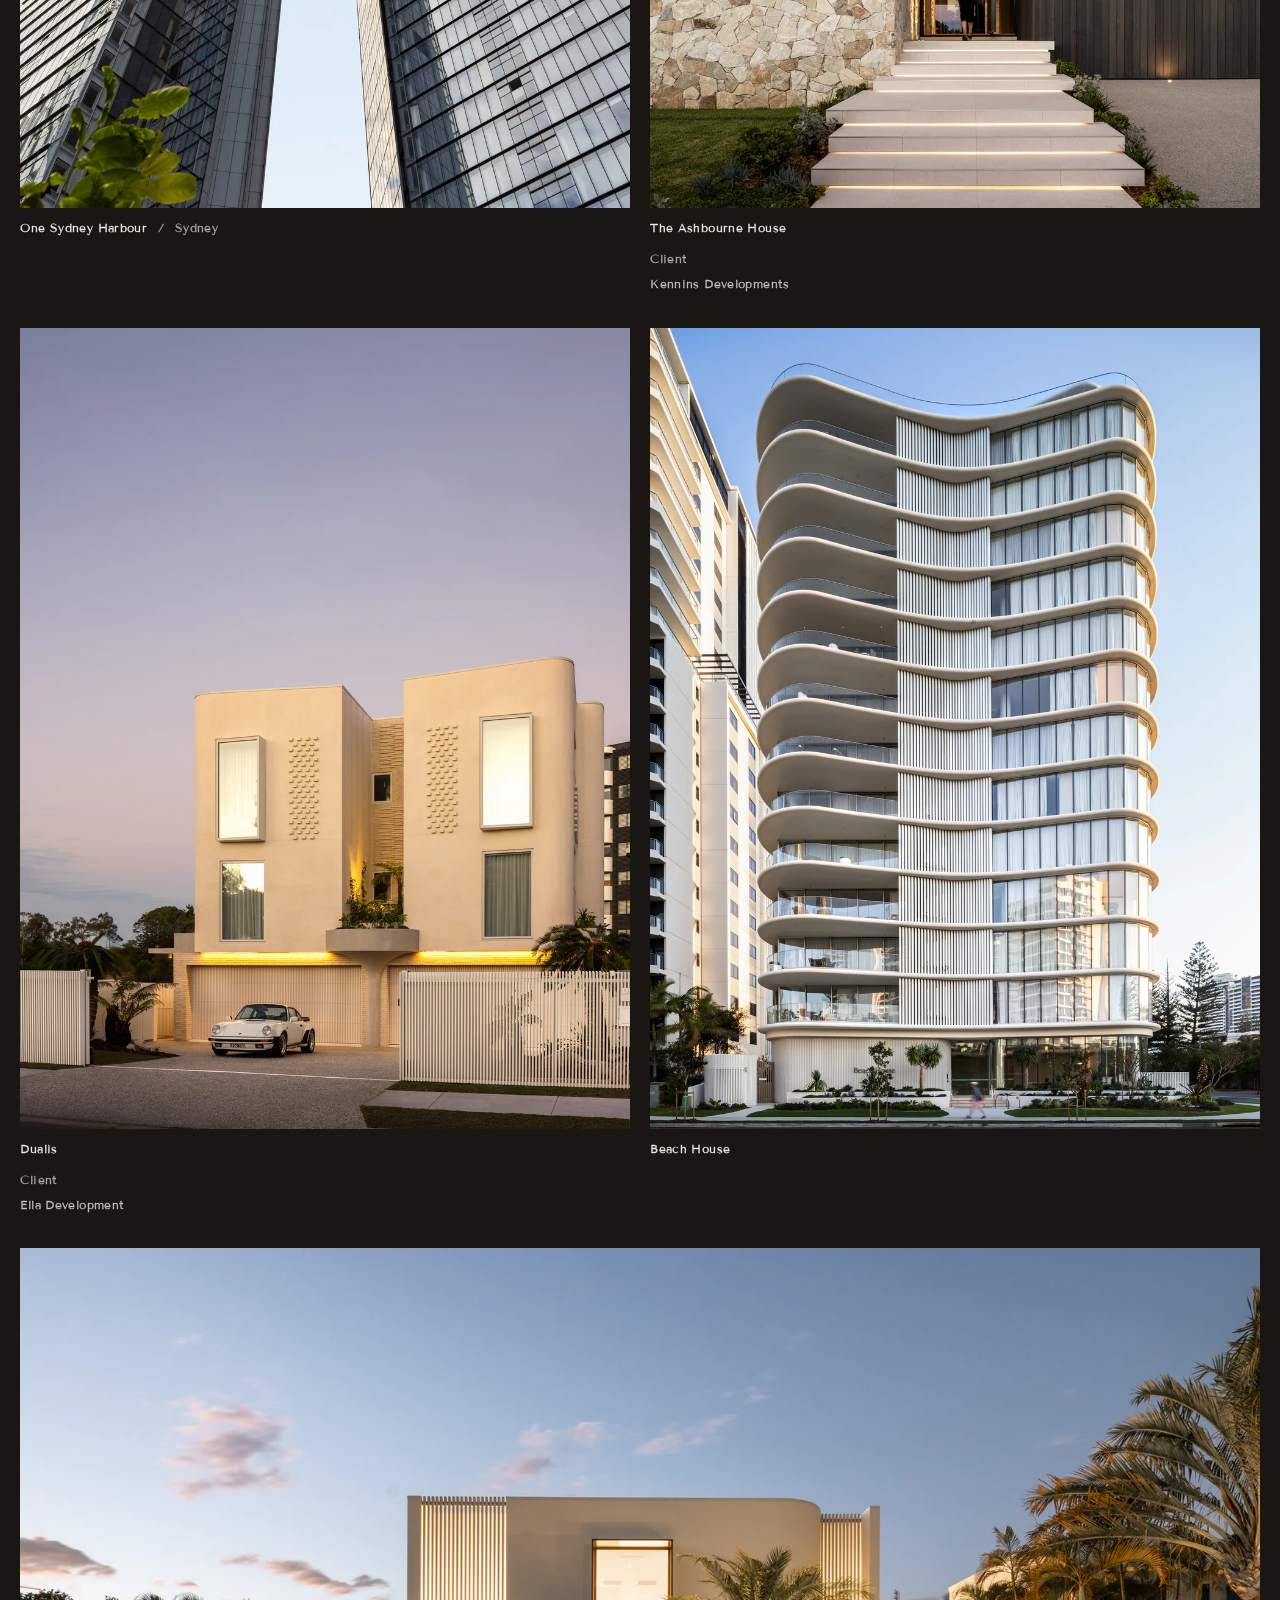
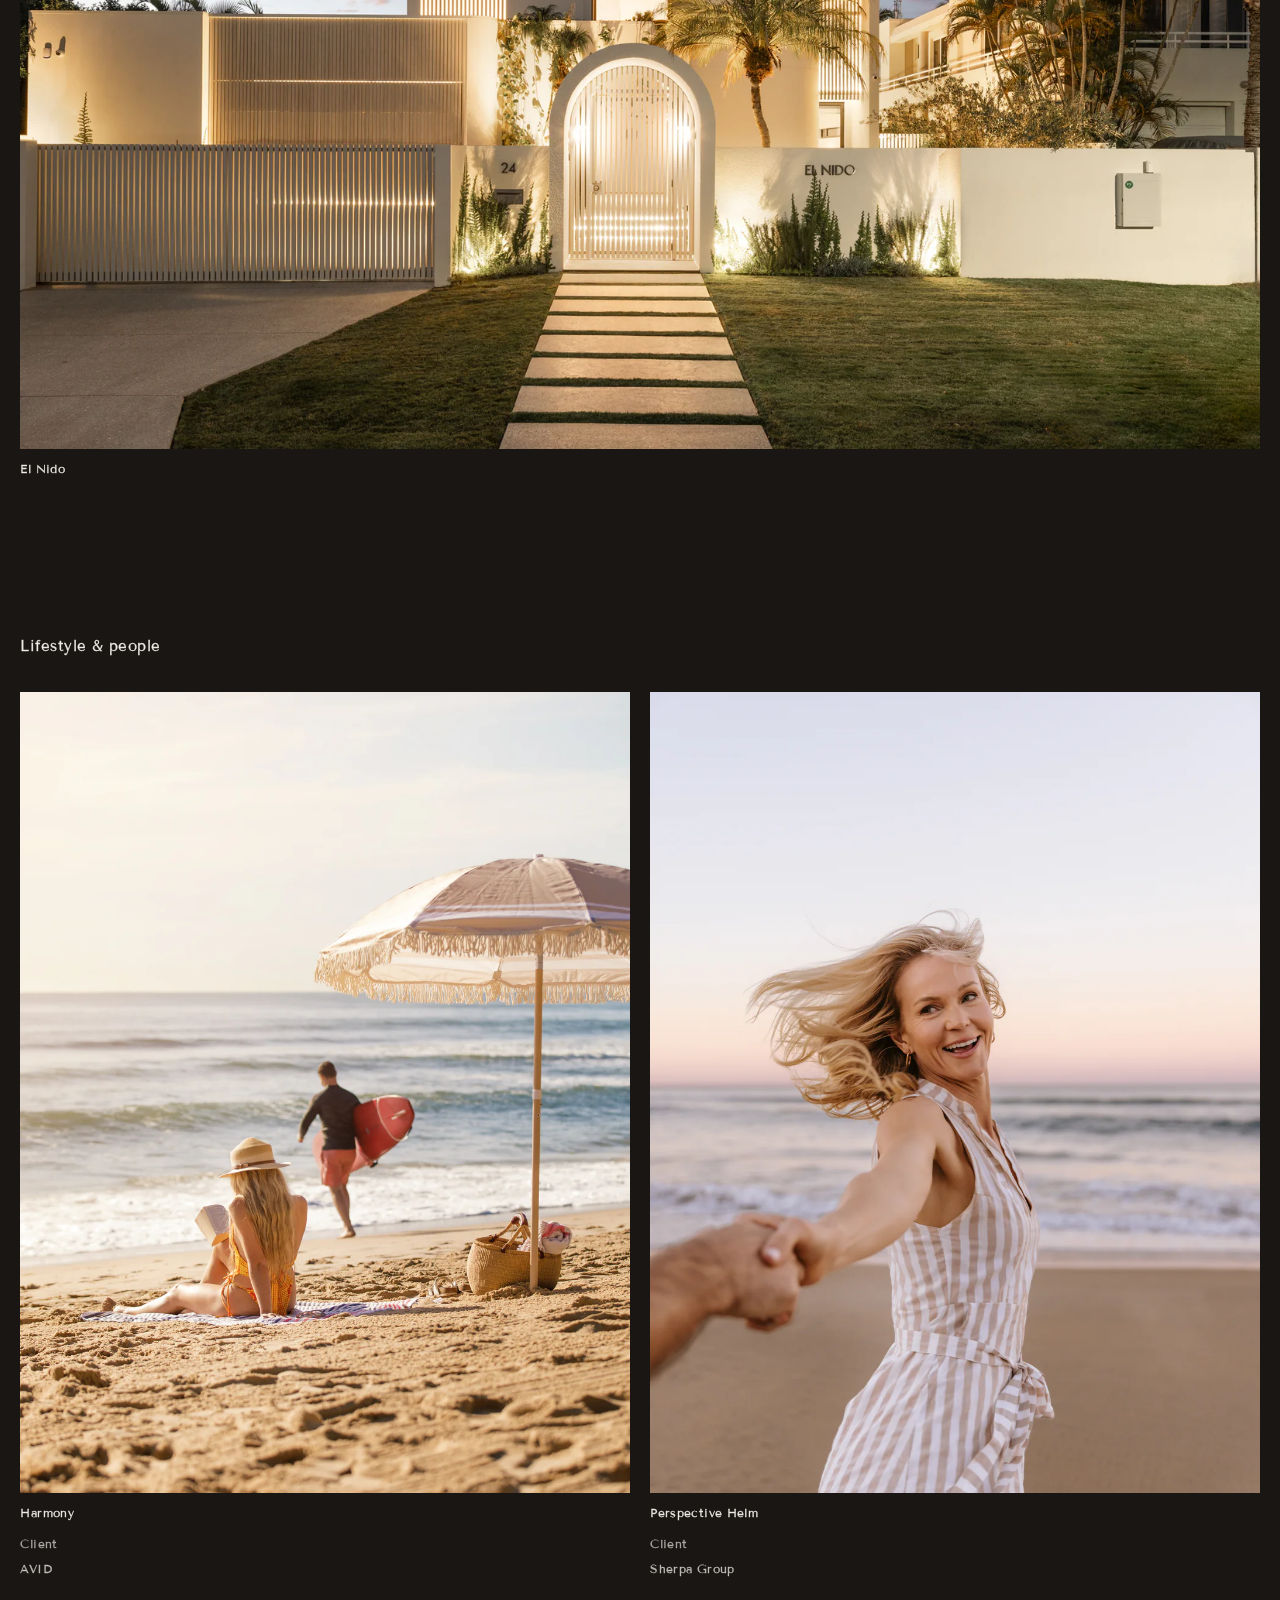
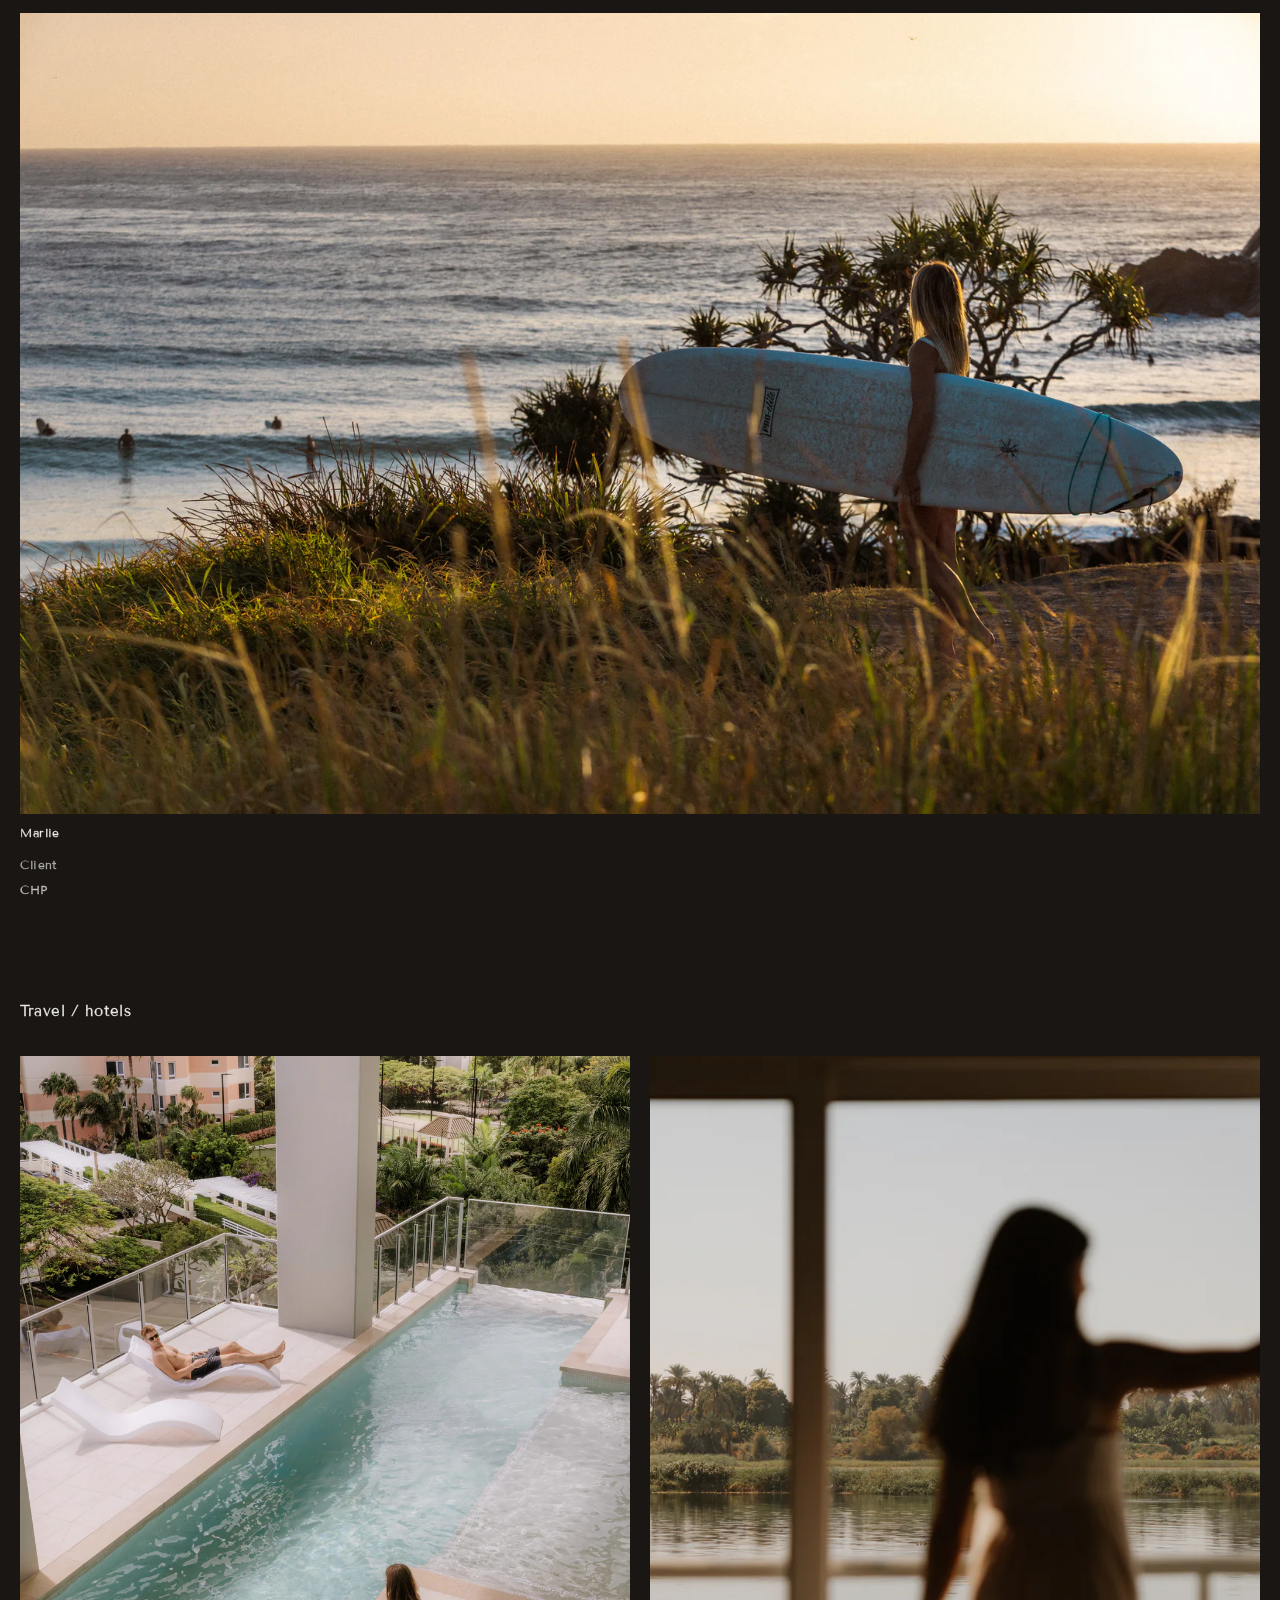
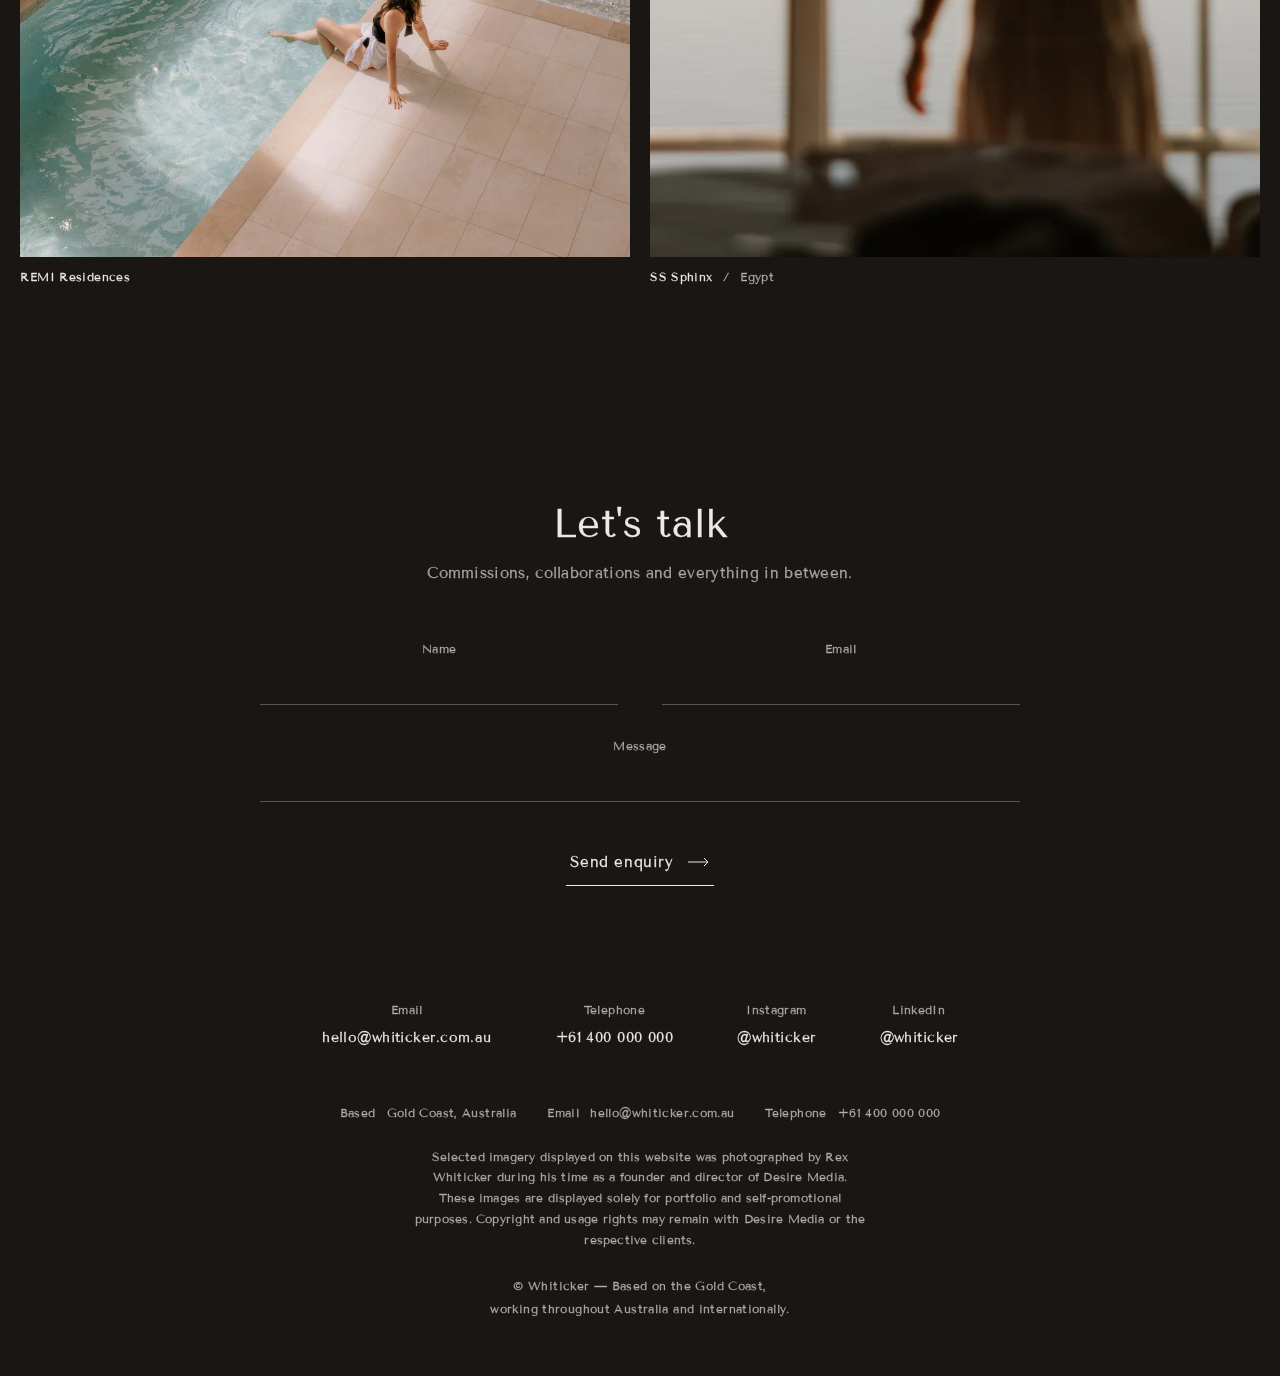
==== commit c16e9b34: "Remove all years and the ABN and ACN from the site Captions, project headers and the copyright line " ====
--- a/index.html
+++ b/index.html
@@ -83,7 +83,7 @@
 			<li style="--i:2"><a href="#contact">Contact</a></li>
 		</ul>
 
-		<!-- PLACEHOLDER business details: email, phone, handles, ABN and ACN.
+		<!-- PLACEHOLDER business details: email, phone and handles.
 	     Replace with Rex's real ones here, in the footer and in the contact
 	     section, on both pages. -->
 		<dl class="biz nav-biz">
@@ -92,8 +92,6 @@
 			<div class="biz__item"><dt>Instagram</dt><dd><a href="https://www.instagram.com/" target="_blank" rel="noopener noreferrer">@whiticker</a></dd></div>
 			<div class="biz__item"><dt>LinkedIn</dt><dd><a href="https://www.linkedin.com/" target="_blank" rel="noopener noreferrer">@whiticker</a></dd></div>
 			<div class="biz__item"><dt>Based</dt><dd>Gold Coast, Australia</dd></div>
-			<div class="biz__item"><dt>ABN</dt><dd>00 000 000 000</dd></div>
-			<div class="biz__item"><dt>ACN</dt><dd>000 000 000</dd></div>
 		</dl>
 	</div>
 </nav>
@@ -165,7 +163,7 @@
 				<p class="frame__note">Doasis</p>
 			</a>
 			<figcaption class="frame__credit">
-				<p class="frame__line"><span class="frame__project">Doasis</span><span class="frame__meta">2023</span></p>
+				<p class="frame__line"><span class="frame__project">Doasis</span></p>
 			</figcaption>
 		</figure>
 		<figure class="frame">
@@ -179,7 +177,7 @@
 				<p class="frame__note">8 Border Street</p>
 			</a>
 			<figcaption class="frame__credit">
-				<p class="frame__line"><span class="frame__project">8 Border Street</span><span class="frame__meta">Byron Bay / 2024</span></p>
+				<p class="frame__line"><span class="frame__project">8 Border Street</span><span class="frame__meta">Byron Bay</span></p>
 			</figcaption>
 		</figure>
 	</section>
@@ -196,7 +194,7 @@
 				<p class="frame__note">One Sydney Harbour</p>
 			</a>
 			<figcaption class="frame__credit">
-				<p class="frame__line"><span class="frame__project">One Sydney Harbour</span><span class="frame__meta">Sydney / 2024</span></p>
+				<p class="frame__line"><span class="frame__project">One Sydney Harbour</span><span class="frame__meta">Sydney</span></p>
 			</figcaption>
 		</figure>
 		<figure class="frame">
@@ -210,7 +208,7 @@
 				<p class="frame__note">The Ashbourne House</p>
 			</a>
 			<figcaption class="frame__credit">
-				<p class="frame__line"><span class="frame__project">The Ashbourne House</span><span class="frame__meta">2025</span></p>
+				<p class="frame__line"><span class="frame__project">The Ashbourne House</span></p>
 				<dl class="frame__specs">
 					<div class="frame__spec"><dt>Client</dt><dd>Kennins Developments</dd></div>
 				</dl>
@@ -230,7 +228,7 @@
 				<p class="frame__note">Dualis</p>
 			</a>
 			<figcaption class="frame__credit">
-				<p class="frame__line"><span class="frame__project">Dualis</span><span class="frame__meta">2025</span></p>
+				<p class="frame__line"><span class="frame__project">Dualis</span></p>
 				<dl class="frame__specs">
 					<div class="frame__spec"><dt>Client</dt><dd>Ella Development</dd></div>
 				</dl>
@@ -247,7 +245,7 @@
 				<p class="frame__note">Beach House</p>
 			</a>
 			<figcaption class="frame__credit">
-				<p class="frame__line"><span class="frame__project">Beach House</span><span class="frame__meta">2023</span></p>
+				<p class="frame__line"><span class="frame__project">Beach House</span></p>
 			</figcaption>
 		</figure>
 	</section>
@@ -264,7 +262,7 @@
 				<p class="frame__note">El Nido</p>
 			</a>
 			<figcaption class="frame__credit">
-				<p class="frame__line"><span class="frame__project">El Nido</span><span class="frame__meta">2024</span></p>
+				<p class="frame__line"><span class="frame__project">El Nido</span></p>
 			</figcaption>
 		</figure>
 	</section>
@@ -286,7 +284,7 @@
 				<p class="frame__note">Harmony</p>
 			</a>
 			<figcaption class="frame__credit">
-				<p class="frame__line"><span class="frame__project">Harmony</span><span class="frame__meta">2022</span></p>
+				<p class="frame__line"><span class="frame__project">Harmony</span></p>
 				<dl class="frame__specs">
 					<div class="frame__spec"><dt>Client</dt><dd>AVID</dd></div>
 				</dl>
@@ -303,7 +301,7 @@
 				<p class="frame__note">Perspective Helm</p>
 			</a>
 			<figcaption class="frame__credit">
-				<p class="frame__line"><span class="frame__project">Perspective Helm</span><span class="frame__meta">2024</span></p>
+				<p class="frame__line"><span class="frame__project">Perspective Helm</span></p>
 				<dl class="frame__specs">
 					<div class="frame__spec"><dt>Client</dt><dd>Sherpa Group</dd></div>
 				</dl>
@@ -323,7 +321,7 @@
 				<p class="frame__note">Marlie</p>
 			</a>
 			<figcaption class="frame__credit">
-				<p class="frame__line"><span class="frame__project">Marlie</span><span class="frame__meta">2025</span></p>
+				<p class="frame__line"><span class="frame__project">Marlie</span></p>
 				<dl class="frame__specs">
 					<div class="frame__spec"><dt>Client</dt><dd>CHP</dd></div>
 				</dl>
@@ -348,7 +346,7 @@
 				<p class="frame__note">REMI Residences</p>
 			</a>
 			<figcaption class="frame__credit">
-				<p class="frame__line"><span class="frame__project">REMI Residences</span><span class="frame__meta">2024</span></p>
+				<p class="frame__line"><span class="frame__project">REMI Residences</span></p>
 			</figcaption>
 		</figure>
 		<figure class="frame">
@@ -362,7 +360,7 @@
 				<p class="frame__note">SS Sphinx</p>
 			</a>
 			<figcaption class="frame__credit">
-				<p class="frame__line"><span class="frame__project">SS Sphinx</span><span class="frame__meta">Egypt / 2026</span></p>
+				<p class="frame__line"><span class="frame__project">SS Sphinx</span><span class="frame__meta">Egypt</span></p>
 			</figcaption>
 		</figure>
 	</section>
@@ -420,11 +418,9 @@
 				<div class="biz__item"><dt>Based</dt><dd>Gold Coast, Australia</dd></div>
 				<div class="biz__item"><dt>Email</dt><dd><a href="mailto:hello@whiticker.com.au">hello@whiticker.com.au</a></dd></div>
 				<div class="biz__item"><dt>Telephone</dt><dd><a href="tel:+61400000000">+61 400 000 000</a></dd></div>
-				<div class="biz__item"><dt>ABN</dt><dd>00 000 000 000</dd></div>
-				<div class="biz__item"><dt>ACN</dt><dd>000 000 000</dd></div>
 			</dl>
 			<p class="foot__disclaimer">Selected imagery displayed on this website was photographed by Rex Whiticker during his time as a founder and director of Desire Media. These images are displayed solely for portfolio and self-promotional purposes. Copyright and usage rights may remain with Desire Media or the respective clients.</p>
-			<p class="contact__colophon">© 2026 Whiticker — Based on the Gold Coast, working throughout Australia and internationally.</p>
+			<p class="contact__colophon">© Whiticker — Based on the Gold Coast, working throughout Australia and internationally.</p>
 		</footer>
 	</section>
 
